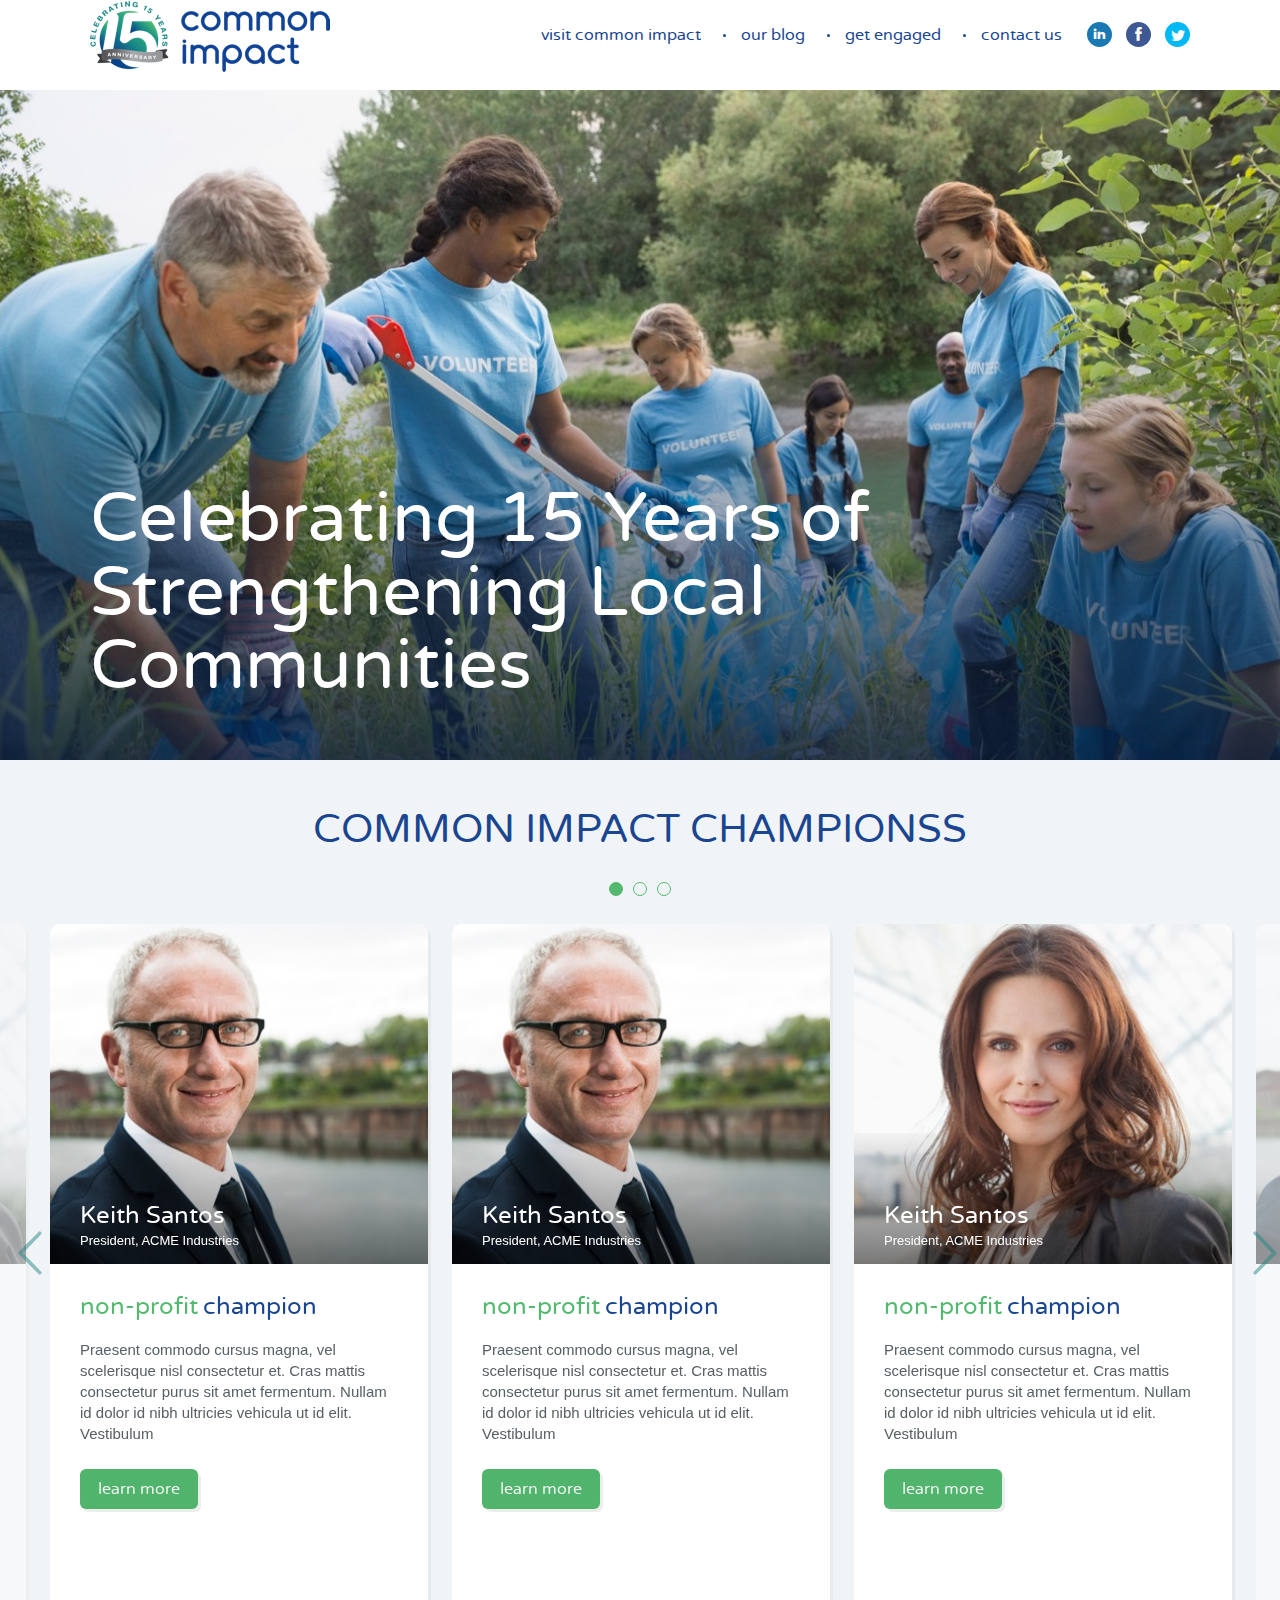
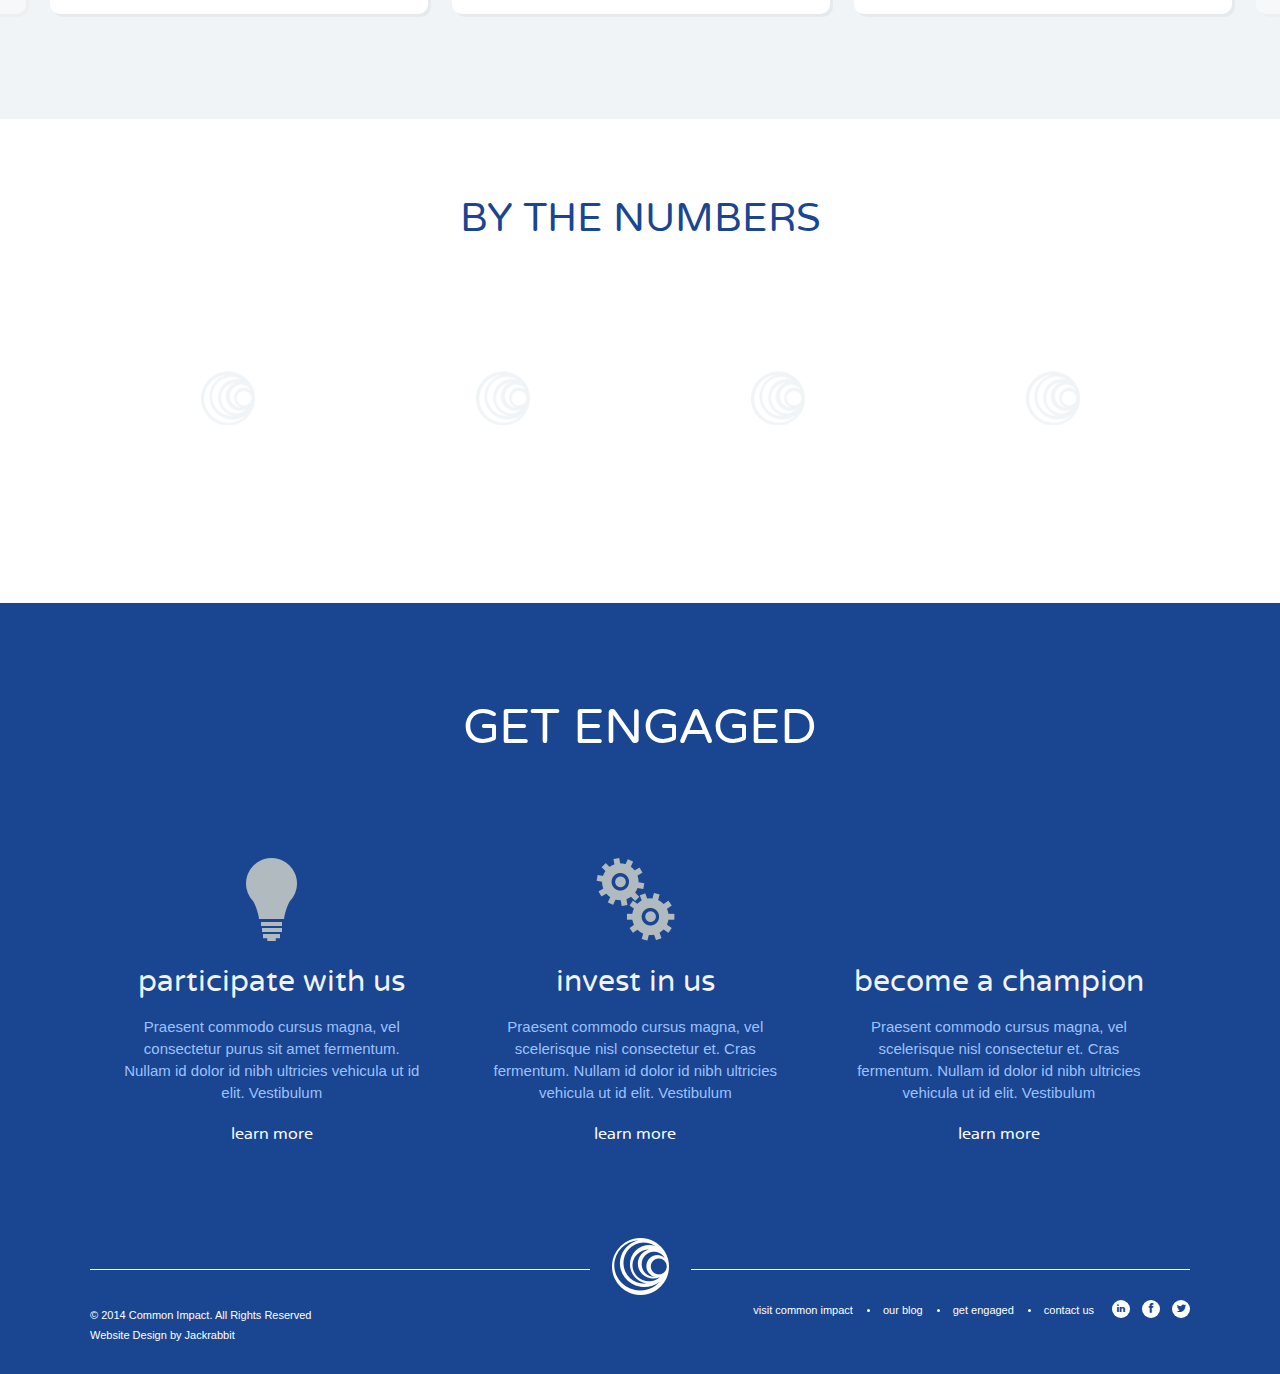
==== _front/index.html @ 27de495e "Home page Development" ====
<!DOCTYPE html>
<html lang="en">
<head>
    <meta charset="utf-8" />
    <meta name="MSSmartTagsPreventParsing" content="true" /><!--[if lte IE 9]><meta http-equiv="X-UA-Compatible" content="IE=Edge"/><![endif]-->
    <meta name="viewport" content="width=device-width, initial-scale=1, maximum-scale=1, user-scalable=no" />
    <title>Common Impact</title>
	<link type="text/css" rel="stylesheet" media="all" href="ui/css/style.css" />
    <link type="text/plain" rel="author" href="authors.txt" />
    <link type="image/x-icon" rel="shortcut icon" href="favicon.ico" />
    <script src="ui/js/modernizr.js"></script>
    <script src="ui/js/jquery.js" type="text/javascript"></script>
</head>
<body>
  
    <header id="header">
    	<div class="wrap clearfix">
        	<h1 id="logo" class="pull-left">
            	<a href="#">
                	<img src="ui/images/logo.png" width="240" height="71" alt="" />
                </a>
            </h1>
            
            <div class="header-right pull-right hidden-s">
            	<div class="clearfix inner-wrap">
                	<div class="header-social pull-right">
                    	<a href="#"><i class="social-linkedin"></i></a>
                        <a href="#"><i class="social-facebook"></i></a>
                        <a href="#"><i class="social-twitter"></i></a>
                    </div>
                	<nav id="main-nav" class="pull-right">
                    	<ul>
                        	<li><a href="#">visit common impact</a></li>
                            <li><a href="#">our blog</a></li>
                            <li><a href="#">get engaged</a></li>
                            <li><a href="#">contact us</a></li>
                        </ul>
                    </nav>
                </div>
            </div><!--header-right-->
        </div>
        
        <div id="toggle_menu_btn" class="visible-s"><span></span></div>
        
        <div id="mobile-menu-wrap">
        	<nav id="mobile-menu">
            	<ul>
                    <li><a href="#">visit common impact</a></li>
                    <li><a href="#">our blog</a></li>
                    <li><a href="#">get engaged</a></li>
                    <li><a href="#">contact us</a></li>
                </ul>
            </nav>
            
            <div class="header-social pull-right">
                <a href="#"><i class="social-linkedin"></i></a>
                <a href="#"><i class="social-facebook"></i></a>
                <a href="#"><i class="social-twitter"></i></a>
            </div>
        </div>
    </header>
	
    
    <div id="hm-banner">
    	<ul>
        	<li>
            	<div class="banner-bg" style="background-image:url(ui/images/banner.jpg)"></div>
                <div class="banner-text">
                	<div class="wrap">
                    	<h2>Celebrating 15 Years of Strengthening Local Communities</h2>
                    </div>
                </div>
            </li>
        </ul>
    </div>


	<section id="champions-wrap" class="hm-module">
    	<h3>COMMON IMPACT CHAMPIONSs</h3>
    	<ul id="champions">
        	<li>
            	<div class="flip-container">
                    <div class="flipper">
                        <div class="front">                        
                            <div class="photo" style="background-image:url(ui/images/champion-1.jpg)">
                            	<div class="info">
                                	<h5>Keith Santos</h5>
                                    <span>President, ACME Industries</span>
                                </div> <!--info-->
                             </div> 
                             
                            <div class="content-wrap">
                                <h5><span>non-profit</span>champion</h5>
                                <p>Praesent commodo cursus magna, vel scelerisque nisl consectetur et. Cras mattis consectetur purus sit amet fermentum. Nullam id dolor id nibh ultricies vehicula ut id elit. Vestibulum</p>
                                <a href="#" class="btn light-green-1 flip-btn">learn more</a>
                            </div>
                        </div>
                        
                        <div class="back">
                            <h4>Keith Santos</h4>
                            <p>Vivamus sagittis lacus vel augue laoreet rutrum faucibus dolor auctor. Aenean lacinia bibendum nulla sed consectetur. Vivamus sagittis lacus vel augue laoreet rutrum faucibus dolor auctor. Lorem ipsum dolor sit amet, consectetur adipiscing elit.</p>

<p>Cras justo odio, dapibus ac facilisis in, egestas eget quam. Duis mollis, est non commodo luctus, nisi erat porttitor ligula, eget lacinia odio sem nec elit. Aenean lacinia bibendum nulla sed consectetur. Aenean eu leo quam. Pellentesque ornare sem lacinia quam venenatis vestibulum. Vivamus sagittis lacus vel augue laoreet rutrum faucibus dolor auctor. Fusce dapibus, tellus ac cursus commodo, tortor mauris condimentum nibh, ut fermentum massa justo sit amet risus. Curabitur blandit tempus porttitor.</p>

							<a href="#" class="btn light-green-2 flip-btn">back</a>

                        </div>
                    </div>
                </div>
            </li>
            <li>
            	<div class="flip-container">
                    <div class="flipper">
                        <div class="front">                        
                            <div class="photo" style="background-image:url(ui/images/champion-2.jpg)">
                            	<div class="info">
                                	<h5>Keith Santos</h5>
                                    <span>President, ACME Industries</span>
                                </div> <!--info-->
                             </div> 
                             
                            <div class="content-wrap">
                                <h5><span>non-profit</span>champion</h5>
                                <p>Praesent commodo cursus magna, vel scelerisque nisl consectetur et. Cras mattis consectetur purus sit amet fermentum. Nullam id dolor id nibh ultricies vehicula ut id elit. Vestibulum</p>
                                <a href="#" class="btn light-green-1 flip-btn">learn more</a>
                            </div>
                        </div>
                        
                        <div class="back">
                            <h4>Keith Santos</h4>
                            <p>Vivamus sagittis lacus vel augue laoreet rutrum faucibus dolor auctor. Aenean lacinia bibendum nulla sed consectetur. Vivamus sagittis lacus vel augue laoreet rutrum faucibus dolor auctor. Lorem ipsum dolor sit amet, consectetur adipiscing elit.</p>

<p>Cras justo odio, dapibus ac facilisis in, egestas eget quam. Duis mollis, est non commodo luctus, nisi erat porttitor ligula, eget lacinia odio sem nec elit. Aenean lacinia bibendum nulla sed consectetur. Aenean eu leo quam. Pellentesque ornare sem lacinia quam venenatis vestibulum. Vivamus sagittis lacus vel augue laoreet rutrum faucibus dolor auctor. Fusce dapibus, tellus ac cursus commodo, tortor mauris condimentum nibh, ut fermentum massa justo sit amet risus. Curabitur blandit tempus porttitor.</p>

							<a href="#" class="btn light-green-2 flip-btn">back</a>

                        </div>
                    </div>
                </div>
            </li>
            <li>
            	<div class="flip-container">
                    <div class="flipper">
                        <div class="front">                        
                            <div class="photo" style="background-image:url(ui/images/champion-1.jpg)">
                            	<div class="info">
                                	<h5>Keith Santos</h5>
                                    <span>President, ACME Industries</span>
                                </div> <!--info-->
                             </div> 
                             
                            <div class="content-wrap">
                                <h5><span>non-profit</span>champion</h5>
                                <p>Praesent commodo cursus magna, vel scelerisque nisl consectetur et. Cras mattis consectetur purus sit amet fermentum. Nullam id dolor id nibh ultricies vehicula ut id elit. Vestibulum</p>
                                <a href="#" class="btn light-green-1 flip-btn">learn more</a>
                            </div>
                        </div>
                        
                        <div class="back">
                            <h4>Keith Santos</h4>
                            <p>Vivamus sagittis lacus vel augue laoreet rutrum faucibus dolor auctor. Aenean lacinia bibendum nulla sed consectetur. Vivamus sagittis lacus vel augue laoreet rutrum faucibus dolor auctor. Lorem ipsum dolor sit amet, consectetur adipiscing elit.</p>

<p>Cras justo odio, dapibus ac facilisis in, egestas eget quam. Duis mollis, est non commodo luctus, nisi erat porttitor ligula, eget lacinia odio sem nec elit. Aenean lacinia bibendum nulla sed consectetur. Aenean eu leo quam. Pellentesque ornare sem lacinia quam venenatis vestibulum. Vivamus sagittis lacus vel augue laoreet rutrum faucibus dolor auctor. Fusce dapibus, tellus ac cursus commodo, tortor mauris condimentum nibh, ut fermentum massa justo sit amet risus. Curabitur blandit tempus porttitor.</p>

							<a href="#" class="btn light-green-2 flip-btn">back</a>

                        </div>
                    </div>
                </div>
            </li>
            <li>
            	<div class="flip-container">
                    <div class="flipper">
                        <div class="front">                        
                            <div class="photo" style="background-image:url(ui/images/champion-2.jpg)">
                            	<div class="info">
                                	<h5>Keith Santos</h5>
                                    <span>President, ACME Industries</span>
                                </div> <!--info-->
                             </div> 
                             
                            <div class="content-wrap">
                                <h5><span>non-profit</span>champion</h5>
                                <p>Praesent commodo cursus magna, vel scelerisque nisl consectetur et. Cras mattis consectetur purus sit amet fermentum. Nullam id dolor id nibh ultricies vehicula ut id elit. Vestibulum</p>
                                <a href="#" class="btn light-green-1 flip-btn">learn more</a>
                            </div>
                        </div>
                        
                        <div class="back">
                            <h4>Keith Santos</h4>
                            <p>Vivamus sagittis lacus vel augue laoreet rutrum faucibus dolor auctor. Aenean lacinia bibendum nulla sed consectetur. Vivamus sagittis lacus vel augue laoreet rutrum faucibus dolor auctor. Lorem ipsum dolor sit amet, consectetur adipiscing elit.</p>

<p>Cras justo odio, dapibus ac facilisis in, egestas eget quam. Duis mollis, est non commodo luctus, nisi erat porttitor ligula, eget lacinia odio sem nec elit. Aenean lacinia bibendum nulla sed consectetur. Aenean eu leo quam. Pellentesque ornare sem lacinia quam venenatis vestibulum. Vivamus sagittis lacus vel augue laoreet rutrum faucibus dolor auctor. Fusce dapibus, tellus ac cursus commodo, tortor mauris condimentum nibh, ut fermentum massa justo sit amet risus. Curabitur blandit tempus porttitor.</p>

							<a href="#" class="btn light-green-2 flip-btn">back</a>

                        </div>
                    </div>
                </div>
            </li>
            
            <li>
            	<div class="flip-container">
                    <div class="flipper">
                        <div class="front">                        
                            <div class="photo" style="background-image:url(ui/images/champion-1.jpg)">
                            	<div class="info">
                                	<h5>Keith Santos</h5>
                                    <span>President, ACME Industries</span>
                                </div> <!--info-->
                             </div> 
                             
                            <div class="content-wrap">
                                <h5><span>non-profit</span>champion</h5>
                                <p>Praesent commodo cursus magna, vel scelerisque nisl consectetur et. Cras mattis consectetur purus sit amet fermentum. Nullam id dolor id nibh ultricies vehicula ut id elit. Vestibulum</p>
                                <a href="#" class="btn light-green-1 flip-btn">learn more</a>
                            </div>
                        </div>
                        
                        <div class="back">
                            <h4>Keith Santos</h4>
                            <p>Vivamus sagittis lacus vel augue laoreet rutrum faucibus dolor auctor. Aenean lacinia bibendum nulla sed consectetur. Vivamus sagittis lacus vel augue laoreet rutrum faucibus dolor auctor. Lorem ipsum dolor sit amet, consectetur adipiscing elit.</p>

<p>Cras justo odio, dapibus ac facilisis in, egestas eget quam. Duis mollis, est non commodo luctus, nisi erat porttitor ligula, eget lacinia odio sem nec elit. Aenean lacinia bibendum nulla sed consectetur. Aenean eu leo quam. Pellentesque ornare sem lacinia quam venenatis vestibulum. Vivamus sagittis lacus vel augue laoreet rutrum faucibus dolor auctor. Fusce dapibus, tellus ac cursus commodo, tortor mauris condimentum nibh, ut fermentum massa justo sit amet risus. Curabitur blandit tempus porttitor.</p>

							<a href="#" class="btn light-green-2 flip-btn">back</a>

                        </div>
                    </div>
                </div>
            </li>
        </ul>
    </section>
    
    
    <section id="numbers-wrapper" class="hm-module">
    	<h3>By the Numbers</h3>
        
        <div class="wrap">
        	<ul id="circle-numbers">              
                <li data-percent="100">
                	<div class="circle-border"></div>
                	<svg width="245" height="245">
					  <circle class="outer" cx="50%" cy="50%" r="120" transform="rotate(-90, 122, 122)"/>
					</svg>
                    
                    <div class="data-box">
                    	<div class="icon" style="background-image:url(ui/images/num-icon-1.jpg)"></div>
                        <h4>51k</h4>
                        <p>hours donated</p>
                    </div> 
                </li>
                
                <li data-percent="75">
                	<div class="circle-border"></div>
                	<svg width="245" height="245">
					  <circle class="outer" cx="50%" cy="50%" r="120" transform="rotate(-90, 122, 122)"/>
					</svg>
                    
                    <div class="data-box">
                    	<div class="icon" style="background-image:url(ui/images/num-icon-2.png)"></div>
                        <h4>350</h4>
                        <p>projects completed</p>
                    </div>
                </li>
                
                <li data-percent="50">
                	<div class="circle-border"></div>
                	<svg width="245" height="245">
					  <circle class="outer" cx="50%" cy="50%" r="120" transform="rotate(-90, 122, 122)"/>
					</svg> 
                    
                    <div class="data-box">
                    	<div class="icon" style="background-image:url(ui/images/num-icon-3.jpg)"></div>
                        <h4>8m</h4>
                        <p>dollars raised</p>
                    </div>
                </li>
                
                <li data-percent="25">
                	<div class="circle-border"></div>
                	<svg width="245" height="245">
					  <circle class="outer" cx="50%" cy="50%" r="120" transform="rotate(-90, 122, 122)"/>
					</svg> 
                    
                    <div class="data-box">
                    	<div class="icon" style="background-image:url(ui/images/num-icon-4.png)"></div>
                        <h4>1,100</h4>
                        <p>volunteers</p>
                    </div>
                </li>
            </ul>
        </div>
    </section><!--numbers-->
    
    
    <section id="engaged-wrapper" class="hm-module">
    	<h2>GET ENGAGED</h2>
    	<div class="wrap">     	
            <ul id="engaged-box">
            	<li>
                	<div class="icon">
                    	<img src="ui/images/ICON-1.png" width="51" height="83" alt="" />
                    </div>
                    <h4><a href="#">participate with us</a></h4>
                    <p>Praesent commodo cursus magna, vel consectetur purus sit amet fermentum. Nullam id dolor id nibh ultricies vehicula ut id elit. Vestibulum</p>
                    <a href="#" class="link white-link">learn more</a>
                </li>
                <li>
                	<div class="icon">
                    	<img src="ui/images/ICON-.png" width="79" height="83" alt="" />
                    </div>
                    <h4><a href="#">invest in us</a></h4>
                    <p>Praesent commodo cursus magna, vel scelerisque nisl consectetur et. Cras fermentum. Nullam id dolor id nibh ultricies vehicula ut id elit. Vestibulum</p>
                    <a href="#" class="link white-link">learn more</a>
                </li>
                <li>
                	<div class="icon">
                    	<img src="ui/images/ICON-3.png" width="103" height="80" alt="" />
                    </div>
                    <h4><a href="#">become a champion</a></h4>
                    <p>Praesent commodo cursus magna, vel scelerisque nisl consectetur et. Cras fermentum. Nullam id dolor id nibh ultricies vehicula ut id elit. Vestibulum</p>
                    <a href="#" class="link white-link">learn more</a>
                </li>
            </ul>
        </div>
    </section>
    
    
    <footer id="footer">
    	<div class="wrap">
        	<div class="f-logo">
            	<h2>
                	<a href="#"><img src="ui/images/f-logo.png" width="57" height="57" alt="" /></a>
                </h2>
            </div><!--f-logo-->
            
            <div class="clearfix f-row-two">
            	<div class="f-nav-wrap pull-right">
                	<nav class="f-main-menu pull-left hidden-s">
                    	<ul>
                        	<li><a href="#">visit common impact</a></li>
                            <li><a href="#">our blog</a></li>
                            <li><a href="#">get engaged</a></li>
                            <li><a href="#">contact us</a></li>
                        </ul>
                    </nav>
                    
                    <div class="f-social pull-left">
                    	<a href="#"><i class="social-linkedin"></i></a>
                        <a href="#"><i class="social-facebook"></i></a>
                        <a href="#"><i class="social-twitter"></i></a>
                    </div>
                </div><!--right-->
                
            	<div class="pull-left f-right">
                	<div class="box">
                    	<p>&copy; 2014 Common Impact. All Rights Reserved</p>
                    </div>
                    <div class="box">
                    	<span class="jackrabbit"><a href="http://www.jumpingjackrabbit.com" title="Website Design by Jackrabbit" target="_blank">Website Design</a> by <a href="http://www.jumpingjackrabbit.com" title="Website Design by Jackrabbit" target="_blank">Jackrabbit</a></span>
                    </div>
                </div>
            </div>
        </div>
    </footer>
    
        
        
    <script src="ui/js/jquery.plugins.js" type="text/javascript"></script>
    <script src="ui/js/jquery.init.js" type="text/javascript"></script>    
</body>
</html>
---- _front/ui/css/style.css ----
@charset "UTF-8";
/* ========================================================================= */
/* !RESETS AND DEFAULTS */
/* ========================================================================= */
html, body, div, object, iframe, h1, h2, h3, h4, h5, h6, p, blockquote, pre, abbr, address, cite, code, del, dfn, img, ins, kbd, q, samp, var, hr, acronym, dl, dt, dd, ol, ul, li, pre, fieldset, form, label, legend, table, caption, tbody, tfoot, thead, tr, th, td, article, aside, canvas, details, figcaption, figure, footer, header, hgroup, menu, nav, section, summary, time, mark, audio, video { border: 0; outline: 0; font-style: normal; font-weight: 400; font-size: 100%; vertical-align: baseline; margin: 0; padding: 0; -webkit-text-size-adjust: 100%; }

em, strong, b, i, a, span, sub, sup, small { border: 0; outline: 0; font-size: 100%; vertical-align: baseline; margin: 0; padding: 0; }

a:focus { outline: 0; }

:focus, :active { outline: none; outline: 0; }

::-moz-focus-inner { outline: none; }

article, aside, details, figcaption, figure, footer, header, hgroup, menu, nav, section { display: block; }

li { list-style: none; }

a { text-decoration: none; }

blockquote:before, blockquote:after, q:before, q:after { content: ""; }

table { border-collapse: collapse; border-spacing: 0; }

hr { display: block; height: 1px; border-top: 1px solid #000; color: #000; }

input, select { vertical-align: middle; }

sub { vertical-align: sub; font-size: smaller; line-height: 0px; }

sup { vertical-align: super; font-size: smaller; line-height: 0px; }

input, button, textarea, select, label, img { display: inline-block; }

input, button, textarea, select, optgroup, option { font-family: inherit; font-size: inherit; font-style: inherit; font-weight: inherit; }

input, button, textarea, select { -webkit-appearance: none; }

textarea { resize: none; }

button, a span { cursor: pointer; }

button { border: 0; text-align: center; }

button::-moz-focus-inner { padding: 0; border: 0; }

table { table-layout: fixed; }

a[href^=tel] { color: inherit; }

#no_ie6 { width: 100%; height: 40px; overflow: hidden; border-bottom: 2px solid #000; }

/* != FONT SMOOTHING */
body, input, button, textarea { -webkit-font-smoothing: antialiased; -moz-osx-font-smoothing: grayscale; }

/* * { box-sizing: border-box;} */
/* != .clearfix - CLEAR ELEMENTS */
.clear { clear: both; }

.clearfix:after { visibility: hidden; display: block; font-size: 0; content: " "; clear: both; height: 0; }

.clearfix { display: inline-table; }

* html .clearfix { height: 1%; }

/* Hides from IE-mac \*/
.clearfix { display: block; }

/* Hides from IE-mac \*/
* html .clearfix { zoom: 1; }

/* IE6 */
*:first-child + html .clearfix { zoom: 1; }

/* IE7 */
/* != .wordwrap - CONTINUE LONG URLS/WORDS ON NEXT LINE */
.wordwrap { white-space: pre; white-space: pre-wrap; white-space: pre-line; white-space: -pre-wrap; white-space: -o-pre-wrap; white-space: -moz-pre-wrap; word-wrap: break-word; }

/* ========================================================================= */
/* !FONTS (@fontface generated with FontSpring Syntax formatting */
/* ========================================================================= */
@font-face { font-family: "jack-social"; src: url("../fonts/JackSocial/jack-social.eot"); src: url("../fonts/JackSocial/jack-social.eot?#iefix") format("embedded-opentype"), url("../fonts/JackSocial/jack-social.ttf") format("truetype"), url("../fonts/JackSocial/jack-social.woff") format("woff"), url("../fonts/JackSocial/jack-social.svg#jack-social") format("svg"); font-weight: normal; font-style: normal; }
@font-face { font-family: 'varela_roundregular'; src: url("../fonts/varelaround/varelaround-regular-webfont.eot"); src: url("../fonts/varelaround/varelaround-regular-webfont.eot?#iefix") format("embedded-opentype"), url("../fonts/varelaround/varelaround-regular-webfont.woff2") format("woff2"), url("../fonts/varelaround/varelaround-regular-webfont.woff") format("woff"), url("../fonts/varelaround/varelaround-regular-webfont.ttf") format("truetype"), url("../fonts/varelaround/varelaround-regular-webfont.svg#varela_roundregular") format("svg"); font-weight: 400; font-style: normal; }
/* ========================================================================= */
/* !SASS VARIABLES & MIXINS */
/* ========================================================================= */
/* ========================================================================= */
/* !STYLES */
/* ========================================================================= */
html, body { font-family: "varela_roundregular", sans-serif; }

/* != SELECTION STYLES (Leaving these blank will show no indication of text selection) ===== */
::selection { background: #194591; color: #fff; }

::-moz-selection { background: #194591; color: #fff; }

::-webkit-selection { background: #194591; color: #fff; }

/* != ICON FONT DECLARATION ===== */
[data-icon]:before { font-family: "jack-social"; content: attr(data-icon); font-style: normal; font-weight: normal; font-variant: normal; text-transform: none !important; speak: none; display: inline-block; text-decoration: none; width: 1em; line-height: 1em; -webkit-font-smoothing: antialiased; -moz-osx-font-smoothing: grayscale; }

[class^="social-"]:before, [class*=" social-"]:before { font-family: "jack-social"; font-style: normal; font-weight: normal; font-variant: normal; text-transform: none !important; speak: none; display: inline-block; text-decoration: none; width: 1em; line-height: 1em; -webkit-font-smoothing: antialiased; -moz-osx-font-smoothing: grayscale; }

.social-email:before { content: "a"; }

.social-email-round:before { content: "A"; }

.social-facebook:before { content: "f"; }

.social-facebook-round:before { content: "F"; }

.social-flickr:before { content: "c"; }

.social-flickr-round:before { content: "C"; }

.social-googleplus:before { content: "g"; }

.social-googleplus-round:before { content: "G"; }

.social-instagram:before { content: "i"; }

.social-instagram-round:before { content: "I"; }

.social-linkedin:before { content: "l"; }

.social-linkedin-round:before { content: "L"; }

.social-pinterest:before { content: "p"; }

.social-pinterest-round:before { content: "P"; }

.social-rss:before { content: "r"; }

.social-rss-round:before { content: "R"; }

.social-sharethis:before { content: "s"; }

.social-sharethis-round:before { content: "S"; }

.social-twitter:before { content: "t"; }

.social-twitter-round:before { content: "T"; }

.social-vimeo:before { content: "v"; }

.social-vimeo-round:before { content: "V"; }

.social-yelp:before { content: "x"; }

.social-yelp-round:before { content: "X"; }

.social-youtube:before { content: "y"; }

.social-youtube-round:before { content: "Y"; }

.social-youtube2:before { content: "u"; }

.social-youtube2-round:before { content: "U"; }

@font-face { font-family: "common-impact"; src: url("../fonts/common-impact/common-impact.eot"); src: url("../fonts/common-impact/common-impact.eot?#iefix") format("embedded-opentype"), url("../fonts/common-impact/common-impact.woff") format("woff"), url("../fonts/common-impact/common-impact.ttf") format("truetype"), url("../fonts/common-impact/common-impact.svg#common-impact") format("svg"); font-weight: normal; font-style: normal; }
[data-icon]:before { font-family: "common-impact" !important; content: attr(data-icon); font-style: normal !important; font-weight: normal !important; font-variant: normal !important; text-transform: none !important; speak: none; line-height: 1; -webkit-font-smoothing: antialiased; -moz-osx-font-smoothing: grayscale; }

[class^="ci-"]:before, [class*=" ci-"]:before { font-family: "common-impact" !important; font-style: normal !important; font-weight: normal !important; font-variant: normal !important; text-transform: none !important; speak: none; line-height: 1; -webkit-font-smoothing: antialiased; -moz-osx-font-smoothing: grayscale; }

.ci-arrow-left:before { content: "e"; }

.ci-arrow-right:before { content: "f"; }

.ci-arrow-up:before { content: "g"; }

.ci-arrow-down:before { content: "h"; }

/* != DEFAULT WORDPRESS STYLES = USE AS NEEDED = .wp-caption = .wp-caption-dd = .wpGallery = .shutter = .shutterset ==== */
.aligncenter { display: block; margin: 25px auto; }

.alignleft { float: left; margin: 0 25px 25px 0; }

.alignright { float: right; margin: 0 0 25px 25px; }

.alignnone { display: inline-block; }

/* != LAYOUT STYLES ===== */
.content-main ul li { position: relative; padding-left: 10px; }

.content-main ul li:before { content: 'ΓÇó'; position: absolute; left: 0; }

.content-main ol { counter-reset: li; }

.content-main ol li { position: relative; padding-left: 20px; }

.content-main ol li:before { content: counter(li) ". "; counter-increment: li; position: absolute; left: 0; }

.wrap { width: 1140px; -webkit-box-sizing: border-box; -moz-box-sizing: border-box; box-sizing: border-box; margin: 0 auto; max-width: 100%; padding: 0 20px; }

.pull-left { float: left; }

.pull-right { float: right; }

.visible-s, .visible-xs { display: none !important; }

.hidden-s { display: block; }

.dropdwn-btn { display: none; }

.btn { -moz-border-radius: 6px; -webkit-border-radius: 6px; border-radius: 6px; box-shadow: 3px 3px 0 rgba(0, 0, 0, 0.07); -webkit-box-shadow: 3px 3px 0 rgba(0, 0, 0, 0.07); -moz-box-shadow: 3px 3px 0 rgba(0, 0, 0, 0.07); color: #f2f2f2; font-size: 16px; font-weight: 400; line-height: 16px; padding: 12px 18px; display: inline-block; }
.btn.light-green-1 { background-color: #50b46c; }
.btn.light-green-1:hover { background-color: #258584; }
.btn.light-green-2 { background-color: #50b46c; }
.btn.light-green-2:hover { background-color: #fff; color: #52b96f; }

.link { font-size: 16px; font-weight: 400; line-height: 16px; display: inline-block; }
.link.white-link { color: #fff; }
.link.white-link:hover { color: #52b96f; }

a { -webkit-transition: all 0.1s ease-in-out; -moz-transition: all 0.1s ease-in-out; transition: all 0.1s ease-in-out; }

/* != PLACEHOLDER ATTRIBUTE STYLES = input or textarea - placeholder="whatever" ===== */
/* ::-webkit-input-placeholder { color:     #3b3b3b; opacity: 1; filter: alpha(opacity=100); } :-moz-placeholder { color:     #3b3b3b; opacity: 1; filter: alpha(opacity=100); } ::-moz-placeholder { color:     #3b3b3b; opacity: 1; filter: alpha(opacity=100); } :-ms-input-placeholder { color:     #3b3b3b; opacity: 1; filter: alpha(opacity=100); }
*/
form ul { margin: 0; }
form ul li { background: none; list-style: none; }
form ul li div { display: inline-block; vertical-align: top; }

input[type=submit], button { display: inline-block; cursor: pointer; }

#header { height: 90px; background: #fff; width: 100%; }
#header .header-social { margin-left: 15px; margin-top: 22px; }
#header .header-social a { margin-left: 10px; }
#header .header-social a i { display: inline-block; -moz-border-radius: 25px; -webkit-border-radius: 25px; border-radius: 25px; width: 25px; height: 25px; color: #fff; font-size: 23px; text-align: center; line-height: 25px; -webkit-transition: all 0.1s ease-in-out; -moz-transition: all 0.1s ease-in-out; transition: all 0.1s ease-in-out; }
#header .header-social a i:before { position: relative; }
#header .header-social a i.social-linkedin { background-color: #1a78b2; }
#header .header-social a i.social-facebook { background-color: #3d5893; }
#header .header-social a i.social-twitter { background-color: #00b8f3; }
#header .header-social a i.social-twitter:before { top: 1px; }
#header .header-social a i:hover { background-color: #258584; }

#logo { display: inline-block; line-height: 90px; }
#logo a { display: block; height: 90px; display: inline-block; vertical-align: middle; }
#logo a img { max-width: 100%; max-height: 100%; width: auto; height: auto; display: inline-block; }

#main-nav { display: inline-block; margin-top: 25px; }
#main-nav > ul > li { float: left; display: inline-block; position: relative; padding-left: 40px; }
#main-nav > ul > li:before { -moz-border-radius: 3px; -webkit-border-radius: 3px; border-radius: 3px; width: 3px; height: 3px; background: #194591; content: ''; position: absolute; left: 22px; top: 9px; }
#main-nav > ul > li:first-child { padding-left: 0; }
#main-nav > ul > li:first-child:before { display: none; }
#main-nav > ul > li a { font-size: 16px; color: #194591; line-height: 16px; }
#main-nav > ul > li a:hover { color: #258584; }
#main-nav > ul > li ul { display: none; position: absolute; top: 100%; z-index: 999; }
#main-nav > ul > li ul li { display: block; }
#main-nav > ul > li:hover > a { /*background:#000;
color: #fff;*/ }
#main-nav > ul > li:hover ul { display: block; }

#hm-banner { height: auto; width: 100%; }
#hm-banner ul { width: 100%; height: auto; }
#hm-banner ul li { display: block; width: 100%; height: 100%; position: relative; }
#hm-banner .banner-bg { height: 670px; position: relative; background-repeat: no-repeat; background-position: 50% 50%; -webkit-background-size: cover; -moz-background-size: cover; -o-background-size: cover; background-size: cover; background-position: center bottom; }
#hm-banner .banner-text { position: absolute; width: 100%; display: inline-block; left: 0; bottom: 56px; }
#hm-banner h2 { max-width: 786px; color: #fff; font-size: 70px; font-weight: 400; line-height: 73.5999984741211px; }

.hm-module h2 { font-size: 49px; font-weight: 400; color: #fff; padding: 0 20px; text-transform: uppercase; text-align: center; }
.hm-module h3 { color: #194591; font-size: 40px; font-weight: 400; display: block; text-align: center; text-transform: uppercase; padding: 0 20px; }

#champions-wrap { padding: 45px 0 85px; background-color: #f1f4f6; }

.flip-container { perspective: 1000; transform-style: preserve-3d; }
.flip-container.active .front { transform: rotateY(180deg); }
.flip-container.active .back { transform: rotateY(0deg); }
.flip-container .front, .flip-container .back { backface-visibility: hidden; transition: 0.6s; transform-style: preserve-3d; box-shadow: 3px 3px 0 rgba(0, 0, 0, 0.04); -webkit-box-shadow: 3px 3px 0 rgba(0, 0, 0, 0.04); -moz-box-shadow: 3px 3px 0 rgba(0, 0, 0, 0.04); overflow: hidden; position: absolute; top: 0; left: 0; }
.flip-container .front { z-index: 2; transform: rotateY(0deg); background: #fff; }
.flip-container .front .photo { position: relative; width: 100%; height: 340px; background-repeat: no-repeat; background-position: 50% 50%; -webkit-background-size: cover; -moz-background-size: cover; -o-background-size: cover; background-size: cover; margin-bottom: 28px; }
.flip-container .front .photo:before { position: absolute; width: 100%; height: 100%; content: ''; left: 0; bottom: 0; background: url(../images/photo-shadow.png) left bottom repeat-x; z-index: 2; }
.flip-container .front .photo .info { position: absolute; left: 30px; bottom: 14px; display: inline-block; z-index: 4; }
.flip-container .front .photo h5 { color: #fff; }
.flip-container .front .photo span { color: #fff; font-family: Helvetica, sans-serif; font-size: 13px; font-weight: 400; line-height: 16px; }
.flip-container .front h5 { font-size: 24px; line-height: 29px; }
.flip-container .front .content-wrap { padding: 0 30px; }
.flip-container .front .content-wrap h5 { color: #194591; margin-bottom: 18px; }
.flip-container .front .content-wrap h5 span { color: #52b96f; display: inline-block; margin-right: 5px; }
.flip-container .front .content-wrap p { color: #586065; font-family: Helvetica, sans-serif; font-size: 15px; font-weight: 300; line-height: 21px; margin-bottom: 25px; }
.flip-container .back { transform: rotateY(-180deg); background-color: #258584; padding: 33px; text-align: left; }
.flip-container .back h4 { font-size: 24px; font-weight: 400; margin-bottom: 25px; color: #fff; }
.flip-container .back p { color: #c8fefe; font-family: Helvetica, sans-serif; font-size: 14px; font-weight: 300; line-height: 22px; margin-bottom: 20px; }

.flip-container { height: 600px; }
.flip-container .front, .flip-container .back { -moz-border-radius: 10px; -webkit-border-radius: 10px; border-radius: 10px; width: 100%; height: 591px; -webkit-box-sizing: border-box; -moz-box-sizing: border-box; box-sizing: border-box; }

.flipper { transition: 0.6s; transform-style: preserve-3d; position: relative; }

#champions { margin-top: 20px; padding: 50px 0 10px; width: 100%; overflow: hidden; /* the parent */ }
#champions .slick-slide { margin: 0 12px; opacity: 0.4; }
#champions .slick-list { margin: 0 -12px; }
#champions .slick-active { opacity: 1; }

#numbers-wrapper { padding: 75px 0; overflow: hidden; }

#circle-numbers { font-size: 0; display: inline-block; width: 100%; margin-top: 30px; }
#circle-numbers li.slick-slide { width: 25%; font-size: 12px; display: inline-block; -webkit-box-sizing: border-box; -moz-box-sizing: border-box; box-sizing: border-box; position: relative; height: 250px; text-align: center; }
#circle-numbers .circle-border { width: 60px; height: 60px; background-color: white; -moz-border-radius: 60px; -webkit-border-radius: 60px; border-radius: 60px; margin-left: -30px; border: 3px solid rgba(241, 244, 246, 0); top: 50%; margin-top: -30px; -webkit-box-sizing: border-box; -moz-box-sizing: border-box; box-sizing: border-box; position: absolute; left: 50%; z-index: 1; opacity: 1; -webkit-transition: all 0.9s ease-in-out; -moz-transition: all 0.9s ease-in-out; transition: all 0.9s ease-in-out; }
#circle-numbers .circle-border:before { position: absolute; width: 100%; height: 100%; top: 0; left: 0; content: ''; opacity: 1; background: url(../images/circle-small-logo.png) center center no-repeat; background-size: 100% auto; -webkit-transition: all 0.9s ease-in-out; -moz-transition: all 0.9s ease-in-out; transition: all 0.9s ease-in-out; }
#circle-numbers li.active .circle-border { width: 242px; height: 242px; background-color: white; -moz-border-radius: 121px; -webkit-border-radius: 121px; border-radius: 121px; margin-left: -121px; border: 3px solid #f1f4f6; top: 0; margin-top: 0; }
#circle-numbers li.active .circle-border:before { opacity: 0; }
#circle-numbers svg { left: 50%; margin-left: -123px; position: absolute; top: 0; z-index: 3; visibility: hidden; -webkit-transition: all 0.1s ease-in-out; -moz-transition: all 0.1s ease-in-out; transition: all 0.1s ease-in-out; }
#circle-numbers .outer { fill: transparent; stroke: #52b96f; stroke-width: 3; stroke-dasharray: 754; stroke-dashoffset: 754; transition: stroke-dashoffset 1.5s; }
#circle-numbers li.show-line svg { visibility: visible; }
#circle-numbers li.show-line[data-percent='100'] .outer { stroke-dashoffset: 0; }
#circle-numbers li.show-line[data-percent='75'] .outer { stroke-dashoffset: 188.5; }
#circle-numbers li.show-line[data-percent='50'] .outer { stroke-dashoffset: 377; }
#circle-numbers li.show-line[data-percent='25'] .outer { stroke-dashoffset: 565.5; }
#circle-numbers li.show-line[data-percent='0'] .outer { stroke-dashoffset: 754; }
#circle-numbers .data-box { width: 242px; height: 242px; -moz-border-radius: 121px; -webkit-border-radius: 121px; border-radius: 121px; position: absolute; top: 0; left: 50%; margin-left: -121px; z-index: 5; text-align: center; -webkit-box-sizing: border-box; -moz-box-sizing: border-box; box-sizing: border-box; padding: 0 40px; visibility: hidden; }
#circle-numbers .icon { width: 100%; height: 42px; background-size: auto auto; background-position: center center; background-repeat: no-repeat; margin-top: 55px; margin-bottom: 12px; display: inline-block; -webkit-transition: opacity 1s ease-in-out; -moz-transition: opacity 1s ease-in-out; transition: opacity 1s ease-in-out; opacity: 0; }
#circle-numbers h4 { color: #52b96f; font-size: 40px; font-weight: 400; line-height: 38px; margin-bottom: 10px; opacity: 0; -webkit-transition: opacity 1.6s ease-in-out; -moz-transition: opacity 1.6s ease-in-out; transition: opacity 1.6s ease-in-out; }
#circle-numbers p { color: #b1babf; font-size: 18px; font-weight: 400; line-height: 22px; opacity: 0; -webkit-transition: opacity 1.8s ease-in-out; -moz-transition: opacity 1.8s ease-in-out; transition: opacity 1.8s ease-in-out; }
#circle-numbers li.show-content .data-box { visibility: visible; }
#circle-numbers li.show-content .icon, #circle-numbers li.show-content h4, #circle-numbers li.show-content p { opacity: 1; }

#engaged-wrapper { padding: 95px 0; background-color: #194591; }

#engaged-box { display: inline-block; width: 100%; margin-top: 100px; font-size: 0; }
#engaged-box li { display: inline-block; width: 33.05%; font-size: 12px; vertical-align: top; padding: 0 30px; -webkit-box-sizing: border-box; -moz-box-sizing: border-box; box-sizing: border-box; text-align: center; }
#engaged-box .icon { width: 100%; height: 105px; text-align: center; line-height: 105px; }
#engaged-box .icon img { vertical-align: top; display: inline-block; max-height: 100%; max-width: 100%; height: auto; width: auto; }
#engaged-box h4 { font-size: 30px; font-weight: 400; line-height: 37px; margin-bottom: 16px; display: block; }
#engaged-box h4 a { color: #f2f2f2; }
#engaged-box h4 a:hover { color: #52b96f; }
#engaged-box p { color: #9dc1ff; font-family: Helvetica, sans-serif; font-size: 15px; font-weight: 300; line-height: 22px; margin-bottom: 22px; }

#footer { background-color: #194591; padding: 0 0 30px; }
#footer .f-logo { overflow: hidden; position: relative; text-align: center; margin-bottom: 4px; }
#footer .f-logo:before { position: absolute; content: ''; width: 100%; height: 1px; left: 0; top: 50%; z-index: 2; background: #fff; }
#footer .f-logo h2 { display: inline-block; z-index: 4; position: relative; padding: 0 22px; background-color: #194591; }
#footer .f-logo h2 a { display: block; }
#footer .f-logo h2 a img { width: auto; height: auto; max-width: 100%; max-height: 100%; }
#footer .f-right p, #footer .f-right span, #footer .f-right a { color: #fff; font-family: Helvetica, sans-serif; font-size: 11px; font-weight: 300; line-height: 11px; display: inline-block; }
#footer .f-right a:hover { color: #52b96f; }
#footer .f-main-menu ul { font-size: 0; }
#footer .f-main-menu ul li { display: inline-block; position: relative; padding-left: 30px; }
#footer .f-main-menu ul li:before { -moz-border-radius: 3px; -webkit-border-radius: 3px; border-radius: 3px; width: 3px; height: 3px; background: #fff; content: ''; position: absolute; left: 14px; top: 5px; }
#footer .f-main-menu ul li:first-child { padding-left: 0; }
#footer .f-main-menu ul li:first-child:before { display: none; }
#footer .f-main-menu ul li a { font-family: Helvetica, sans-serif; font-size: 11px; font-weight: 300; line-height: 13px; color: #fff; }
#footer .f-main-menu ul li a:hover { color: #52b96f; }
#footer .f-social { position: relative; display: inline-block; top: -4px; margin-left: 10px; }
#footer .f-social a { display: inline-block; -moz-border-radius: 18px; -webkit-border-radius: 18px; border-radius: 18px; width: 18px; height: 18px; background: #fff; margin-left: 8px; color: #194591; text-align: center; line-height: 18px; }
#footer .f-social a:hover { background-color: #52b96f; }
#footer .f-social a i { font-size: 16px; }

/* Slider */
.slick-slider { position: relative; display: block; box-sizing: border-box; -moz-box-sizing: border-box; -webkit-touch-callout: none; -webkit-user-select: none; -khtml-user-select: none; -moz-user-select: none; -ms-user-select: none; user-select: none; -ms-touch-action: pan-y; touch-action: pan-y; -webkit-tap-highlight-color: transparent; }

.slick-list { position: relative; overflow: hidden; display: block; margin: 0; padding: 0; }
.slick-list:focus { outline: none; }
.slick-list.dragging { cursor: pointer; cursor: hand; }

.slick-slider .slick-track, .slick-slider .slick-list { -webkit-transform: translate3d(0, 0, 0); -moz-transform: translate3d(0, 0, 0); -ms-transform: translate3d(0, 0, 0); -o-transform: translate3d(0, 0, 0); transform: translate3d(0, 0, 0); }

.slick-track { position: relative; left: 0; top: 0; display: block; }
.slick-track:before, .slick-track:after { content: ""; display: table; }
.slick-track:after { clear: both; }
.slick-loading .slick-track { visibility: hidden; }

.slick-slide { float: left; height: 100%; min-height: 1px; display: none; }
[dir="rtl"] .slick-slide { float: right; }
.slick-slide img { display: block; }
.slick-slide.slick-loading img { display: none; }
.slick-slide.dragging img { pointer-events: none; }
.slick-initialized .slick-slide { display: block; }
.slick-loading .slick-slide { visibility: hidden; }
.slick-vertical .slick-slide { display: block; height: auto; border: 1px solid transparent; }

.slick-dots { position: absolute; top: 0; list-style: none; display: block; text-align: center; padding: 0; width: 100%; }
.slick-dots li { position: relative; display: inline-block; margin: 0 5px; padding: 0; cursor: pointer; }
.slick-dots li button { border: 0; background: transparent; display: block; height: 14px; width: 14px; -moz-border-radius: 14px; -webkit-border-radius: 14px; border-radius: 14px; outline: none; line-height: 0px; font-size: 0px; color: transparent; cursor: pointer; border: 1px solid #52b96f; -webkit-box-sizing: border-box; -moz-box-sizing: border-box; box-sizing: border-box; }
.slick-dots li button:hover { outline: none; background-color: #258584; border: 1px solid #258584; }
.slick-dots li.slick-active button { background-color: #52b96f; border: 1px solid #52b96f; }

/* Arrows */
.slick-prev, .slick-next { position: absolute; display: block; width: 35px; height: 65px; line-height: 65px; font-size: 0px; cursor: pointer; background: transparent; color: transparent; top: 50%; margin-top: -32px; padding: 0; border: none; outline: none; opacity: 0.5; }
.slick-prev:hover, .slick-next:hover { opacity: 1; }

.slick-prev:before, .slick-next:before { font-size: 50px; font-family: "common-impact"; color: #258584; }

.slick-prev { left: 5px; }
.slick-prev:before { content: 'e'; }

.slick-next { right: 5px; }
.slick-next:before { content: 'f'; }

/* ========================================================================= */
/* !MEDIA QUERIES */
/* ========================================================================= */
@media screen and (max-width: 1280px) { .flip-container { height: 700px; }
  .flip-container .front, .flip-container .back { height: 690px; } }
/*1280*/
@media screen and (max-width: 1100px) { #circle-numbers { padding-top: 50px; }
  #circle-numbers .slick-prev { left: -30px; margin-top: 0; }
  #circle-numbers .slick-next { right: -17px; margin-top: 0; } }
/*1100*/
@media screen and (max-width: 980px) { #header .header-social { margin-top: 14px; text-align: right; float: none; clear: both; margin-left: 0; }
  #logo a { height: 55px; }
  #main-nav { margin-top: 10px; float: none; clear: both; }
  #hm-banner .banner-bg { height: 550px; }
  #hm-banner h2 { font-size: 58px; line-height: 64.6px; } }
/*980*/
@media screen and (max-width: 768px) { .hidden-s { display: none; }
  .visible-s { display: block !important; }
  #header { height: 60px; position: relative; }
  #logo { line-height: 60px; }
  #logo a { height: 50px; }
  #toggle_menu_btn { width: 50px; height: 52px; position: absolute; top: 4px; right: 5px; cursor: pointer; overflow: hidden; text-align: center; line-height: 52px; color: #fff; -webkit-transition: all 0.25s ease-in-out; -moz-transition: all 0.25s ease-in-out; transition: all 0.25s ease-in-out; }
  #toggle_menu_btn span { cursor: pointer; border-radius: 5px; height: 3px; width: 25px; background: #194591; position: absolute; display: block; content: ''; top: 50%; margin-top: -2px; left: 50%; margin-left: -13px; }
  #toggle_menu_btn span:before, #toggle_menu_btn span:after { cursor: pointer; border-radius: 5px; height: 3px; width: 25px; background: #194591; position: absolute; display: block; content: ''; }
  #toggle_menu_btn span:before { top: -8px; }
  #toggle_menu_btn span:after { bottom: -8px; }
  #toggle_menu_btn span:before, #toggle_menu_btn span:after { -webkit-transition: all .2s ease-in-out; -moz-transition: all .2s ease-in-out; transition: all .2s ease-in-out; }
  #toggle_menu_btn:hover span, #toggle_menu_btn.active span { background-color: #50b46c; }
  #toggle_menu_btn:hover span:before, #toggle_menu_btn:hover span:after, #toggle_menu_btn.active span:before, #toggle_menu_btn.active span:after { background-color: #50b46c; }
  #toggle_menu_btn.active span { background-color: transparent; }
  #toggle_menu_btn.active span:before, #toggle_menu_btn.active span:after { top: 0; -webkit-transition: all .2s ease-in-out; -moz-transition: all .2s ease-in-out; transition: all .2s ease-in-out; }
  #toggle_menu_btn.active span:before { -webkit-transform: rotate(45deg); -moz-transform: rotate(45deg); -ms-transform: rotate(45deg); -o-transform: rotate(45deg); transform: rotate(45deg); }
  #toggle_menu_btn.active span:after { -webkit-transform: translateY(-8px) rotate(-45deg); -moz-transform: translateY(-8px) rotate(-45deg); -ms-transform: translateY(-8px) rotate(-45deg); -o-transform: translateY(-8px) rotate(-45deg); transform: translateY(-8px) rotate(-45deg); top: 8px; }
  #mobile-menu-wrap { display: none; width: 100%; background: rgba(255, 255, 255, 0.8); position: absolute; top: 100%; right: 0; z-index: 9999; padding-bottom: 20px; box-shadow: 0 3px 3px 0px rgba(0, 0, 0, 0.4); -moz-box-shadow: 0 3px 3px 0px rgba(0, 0, 0, 0.4); -webkit-box-shadow: 0 3px 3px 0px rgba(0, 0, 0, 0.4); }
  #mobile-menu ul { padding: 10px 0; }
  #mobile-menu ul li { display: block; }
  #mobile-menu ul li a { font-size: 16px; font-weight: 400; color: #194591; padding: 10px 0; text-align: center; display: block; }
  #mobile-menu ul li a:hover { color: #50b46c; }
  #header .header-social { text-align: center; }
  #header .header-social a:first-child { margin-left: 0; }
  #hm-banner .banner-bg { height: 350px; }
  #hm-banner .banner-text { position: relative; padding: 30px 0; background: #194591; bottom: auto; }
  #hm-banner h2 { font-size: 30px; line-height: 37px; }
  .hm-module h2 { font-size: 34px; line-height: 34px; }
  .hm-module h3 { font-size: 30px; line-height: 30px; }
  #champions-wrap { padding-bottom: 30px; }
  #engaged-wrapper { padding: 30px 0; }
  #engaged-box { margin-top: 20px; }
  #engaged-box li { padding: 0; width: 100%; margin-top: 40px; }
  #engaged-box li:first-child { margin-top: 0; } }
/*768*/
@media screen and (max-width: 480px) { #champions { padding-left: 10px; padding-right: 10px; }
  .hm-module h3 { font-size: 25px; line-height: 25px; }
  #footer .f-nav-wrap { width: 100%; text-align: center; margin-top: 10px; }
  #footer .f-nav-wrap .f-social { margin-left: 0; width: 100%; }
  #footer .f-nav-wrap .f-social a:first-child { margin-left: 0; }
  #footer .f-right { width: 100%; text-align: center; margin-top: 10px; } }
/*480*/

/*# sourceMappingURL=style.css.map */
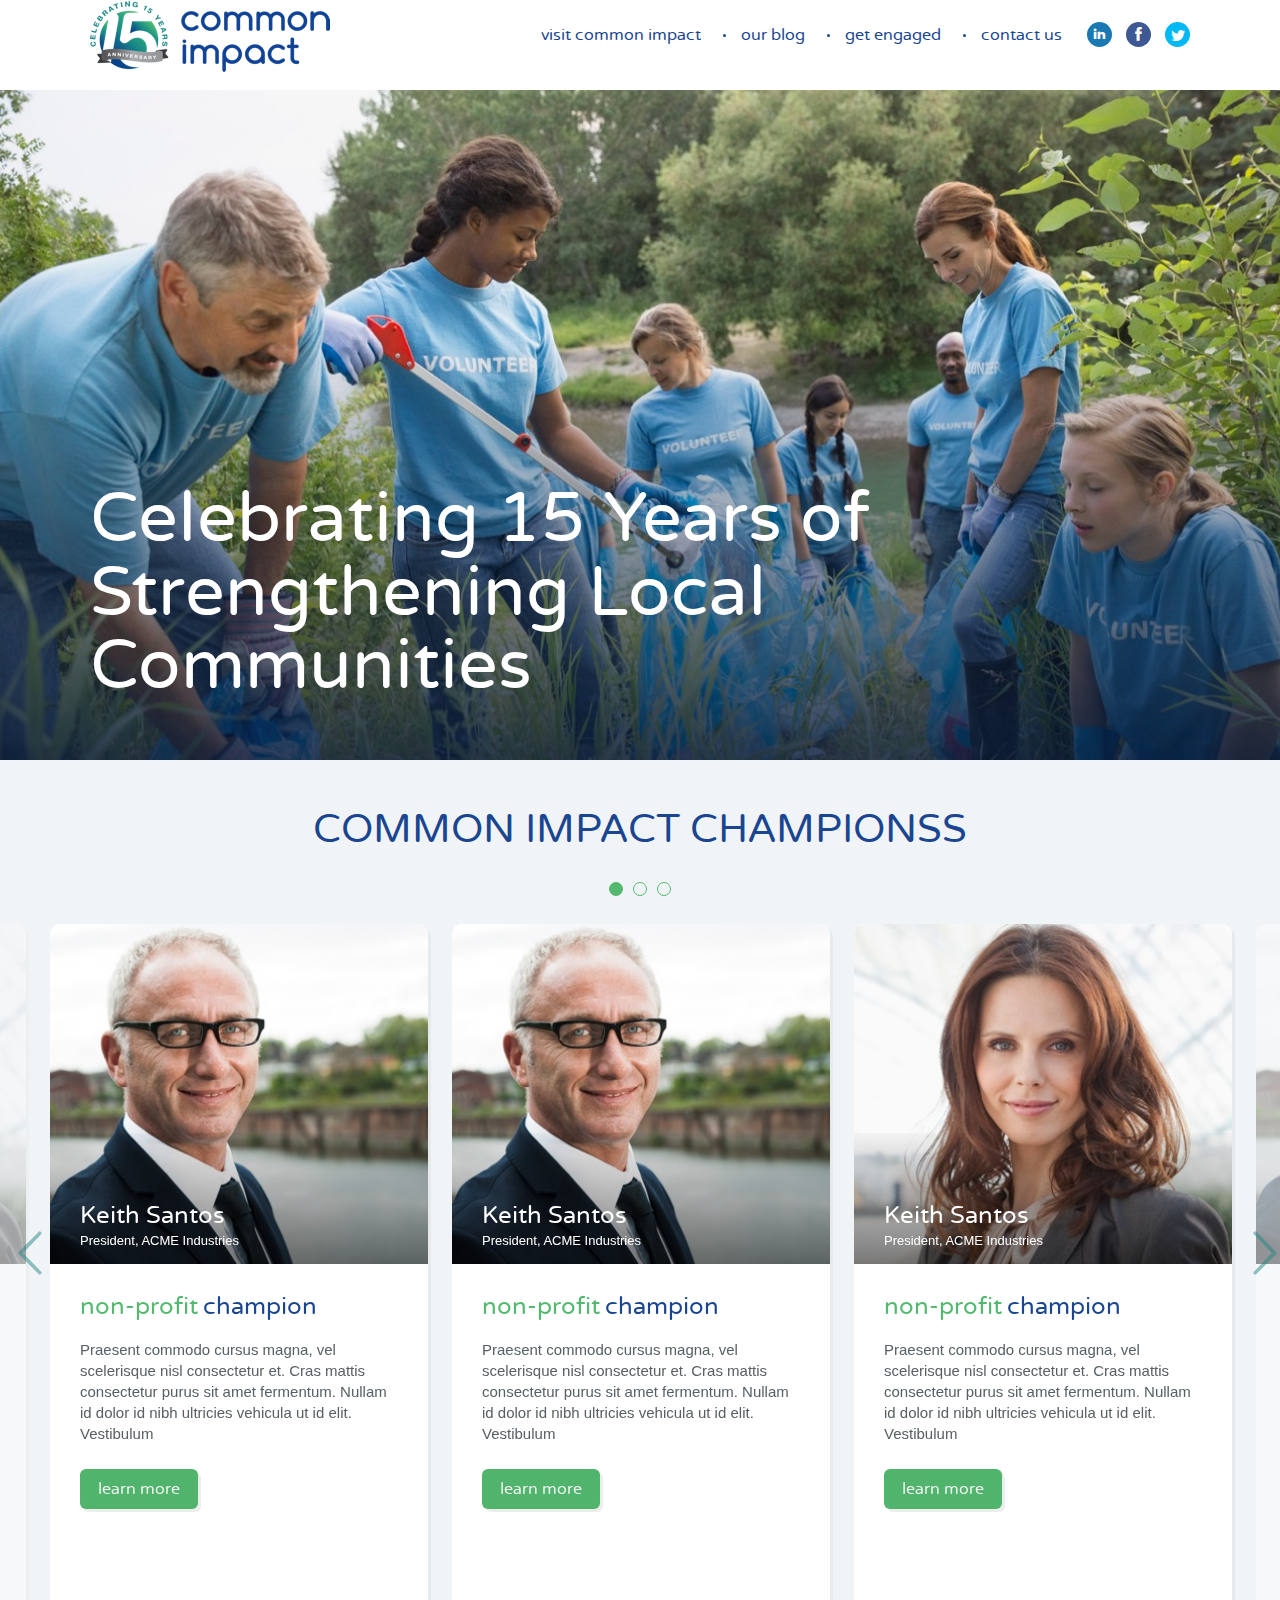
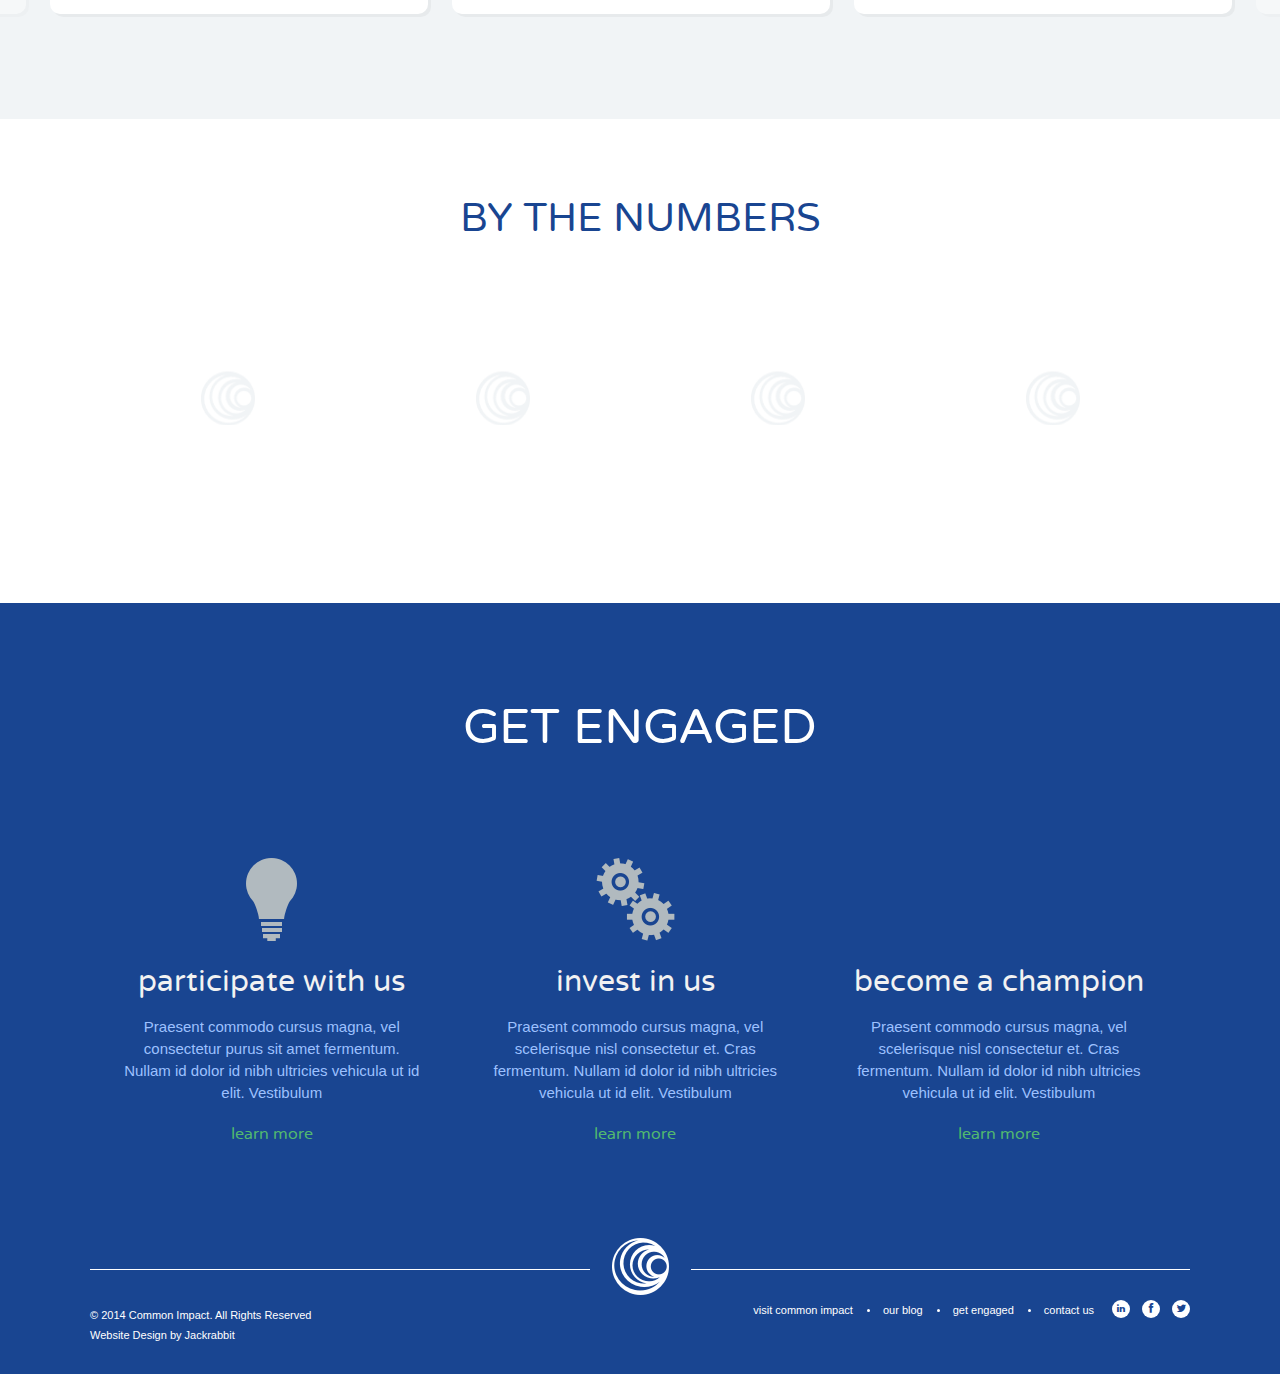
==== commit b4016586: "Fixed issues Home page" ====
--- a/_front/index.html
+++ b/_front/index.html
@@ -304,7 +304,7 @@
                     </div>
                     <h4><a href="#">participate with us</a></h4>
                     <p>Praesent commodo cursus magna, vel consectetur purus sit amet fermentum. Nullam id dolor id nibh ultricies vehicula ut id elit. Vestibulum</p>
-                    <a href="#" class="link white-link">learn more</a>
+                    <a href="#" class="link green-link">learn more</a>
                 </li>
                 <li>
                 	<div class="icon">
@@ -312,7 +312,7 @@
                     </div>
                     <h4><a href="#">invest in us</a></h4>
                     <p>Praesent commodo cursus magna, vel scelerisque nisl consectetur et. Cras fermentum. Nullam id dolor id nibh ultricies vehicula ut id elit. Vestibulum</p>
-                    <a href="#" class="link white-link">learn more</a>
+                    <a href="#" class="link green-link">learn more</a>
                 </li>
                 <li>
                 	<div class="icon">
@@ -320,7 +320,7 @@
                     </div>
                     <h4><a href="#">become a champion</a></h4>
                     <p>Praesent commodo cursus magna, vel scelerisque nisl consectetur et. Cras fermentum. Nullam id dolor id nibh ultricies vehicula ut id elit. Vestibulum</p>
-                    <a href="#" class="link white-link">learn more</a>
+                    <a href="#" class="link green-link">learn more</a>
                 </li>
             </ul>
         </div>
--- a/_front/ui/css/style.css
+++ b/_front/ui/css/style.css
@@ -211,6 +211,8 @@
 .link { font-size: 16px; font-weight: 400; line-height: 16px; display: inline-block; }
 .link.white-link { color: #fff; }
 .link.white-link:hover { color: #52b96f; }
+.link.green-link { color: #52b96f; }
+.link.green-link:hover { color: #fff; }
 
 a { -webkit-transition: all 0.1s ease-in-out; -moz-transition: all 0.1s ease-in-out; transition: all 0.1s ease-in-out; }
 
@@ -407,13 +409,12 @@
   .visible-s { display: block !important; }
   #header { height: 60px; position: relative; }
   #logo { line-height: 60px; }
-  #logo a { height: 50px; }
+  #logo a { height: 40px; }
   #toggle_menu_btn { width: 50px; height: 52px; position: absolute; top: 4px; right: 5px; cursor: pointer; overflow: hidden; text-align: center; line-height: 52px; color: #fff; -webkit-transition: all 0.25s ease-in-out; -moz-transition: all 0.25s ease-in-out; transition: all 0.25s ease-in-out; }
   #toggle_menu_btn span { cursor: pointer; border-radius: 5px; height: 3px; width: 25px; background: #194591; position: absolute; display: block; content: ''; top: 50%; margin-top: -2px; left: 50%; margin-left: -13px; }
   #toggle_menu_btn span:before, #toggle_menu_btn span:after { cursor: pointer; border-radius: 5px; height: 3px; width: 25px; background: #194591; position: absolute; display: block; content: ''; }
   #toggle_menu_btn span:before { top: -8px; }
   #toggle_menu_btn span:after { bottom: -8px; }
-  #toggle_menu_btn span:before, #toggle_menu_btn span:after { -webkit-transition: all .2s ease-in-out; -moz-transition: all .2s ease-in-out; transition: all .2s ease-in-out; }
   #toggle_menu_btn:hover span, #toggle_menu_btn.active span { background-color: #50b46c; }
   #toggle_menu_btn:hover span:before, #toggle_menu_btn:hover span:after, #toggle_menu_btn.active span:before, #toggle_menu_btn.active span:after { background-color: #50b46c; }
   #toggle_menu_btn.active span { background-color: transparent; }
@@ -436,7 +437,8 @@
   #engaged-wrapper { padding: 30px 0; }
   #engaged-box { margin-top: 20px; }
   #engaged-box li { padding: 0; width: 100%; margin-top: 40px; }
-  #engaged-box li:first-child { margin-top: 0; } }
+  #engaged-box li:first-child { margin-top: 0; }
+  #engaged-box .icon { margin: 0 0 15px; height: 40px; line-height: 40px; } }
 /*768*/
 @media screen and (max-width: 480px) { #champions { padding-left: 10px; padding-right: 10px; }
   .hm-module h3 { font-size: 25px; line-height: 25px; }
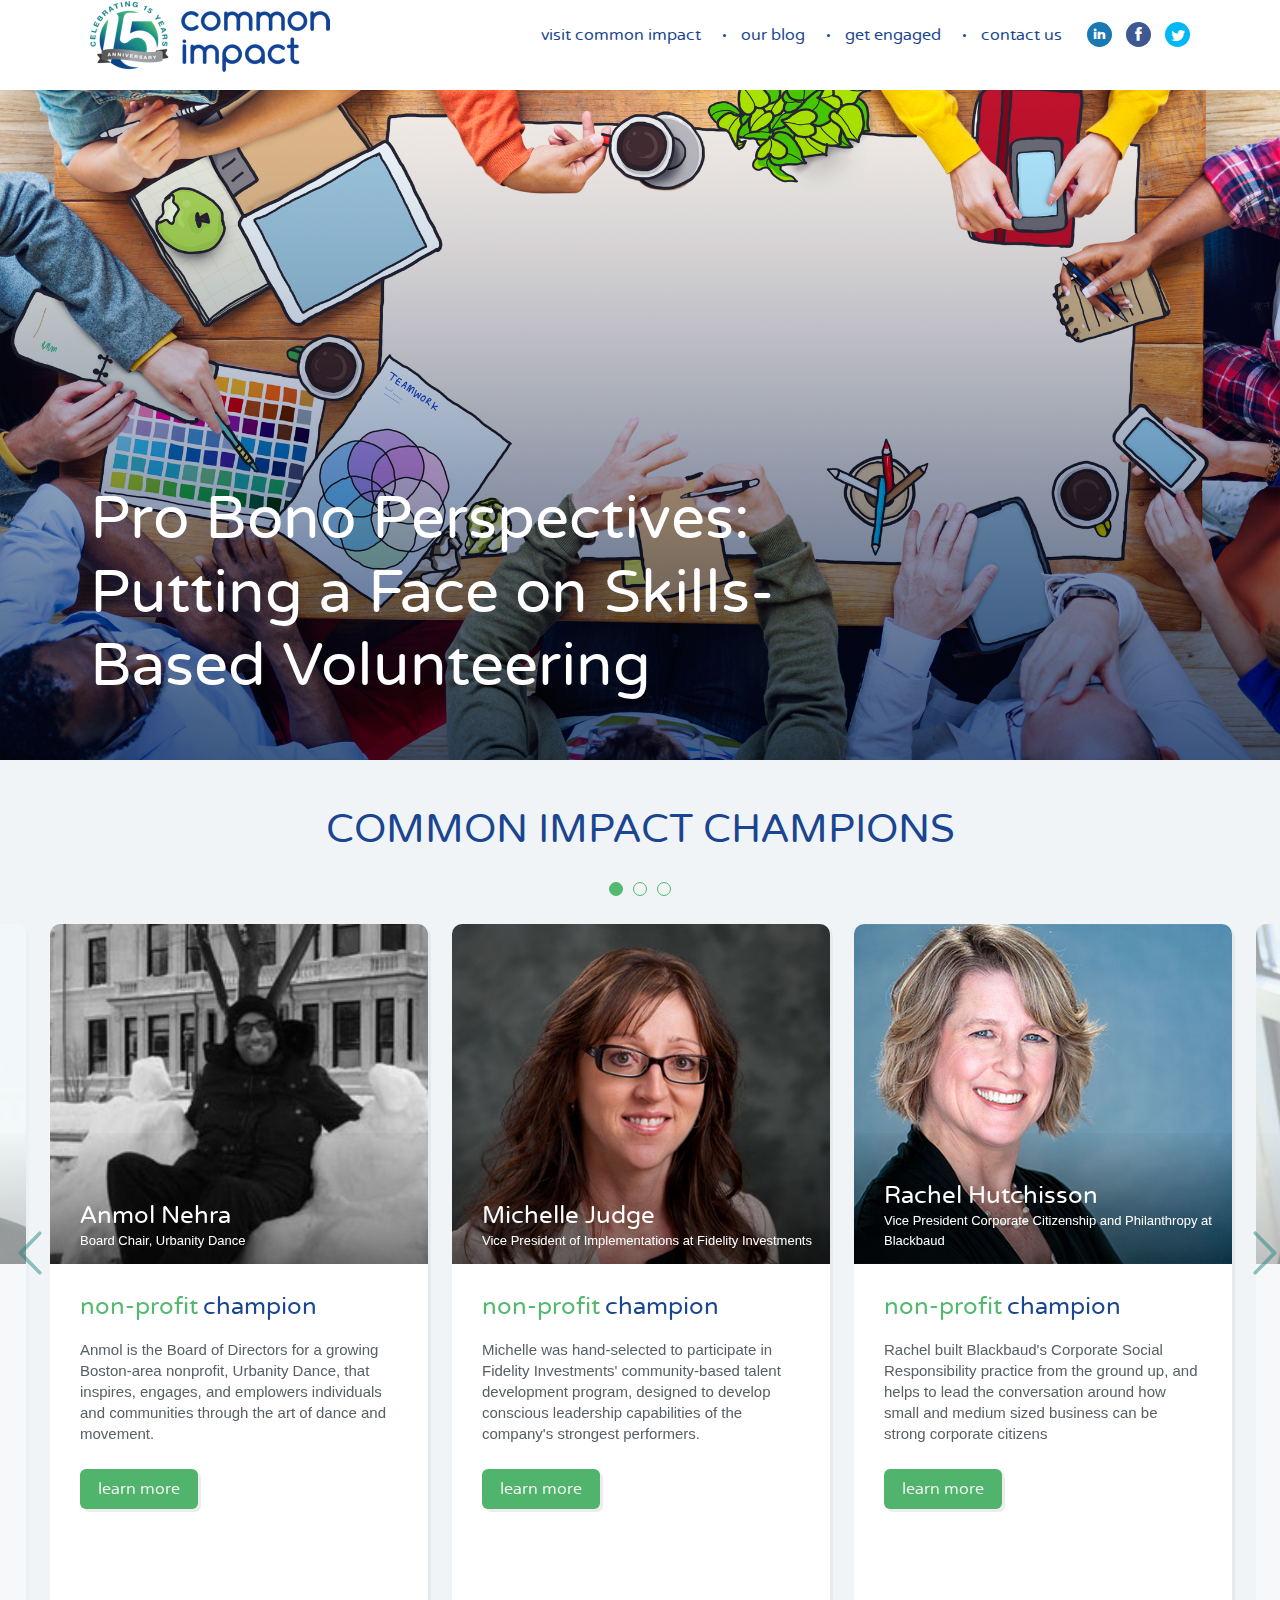
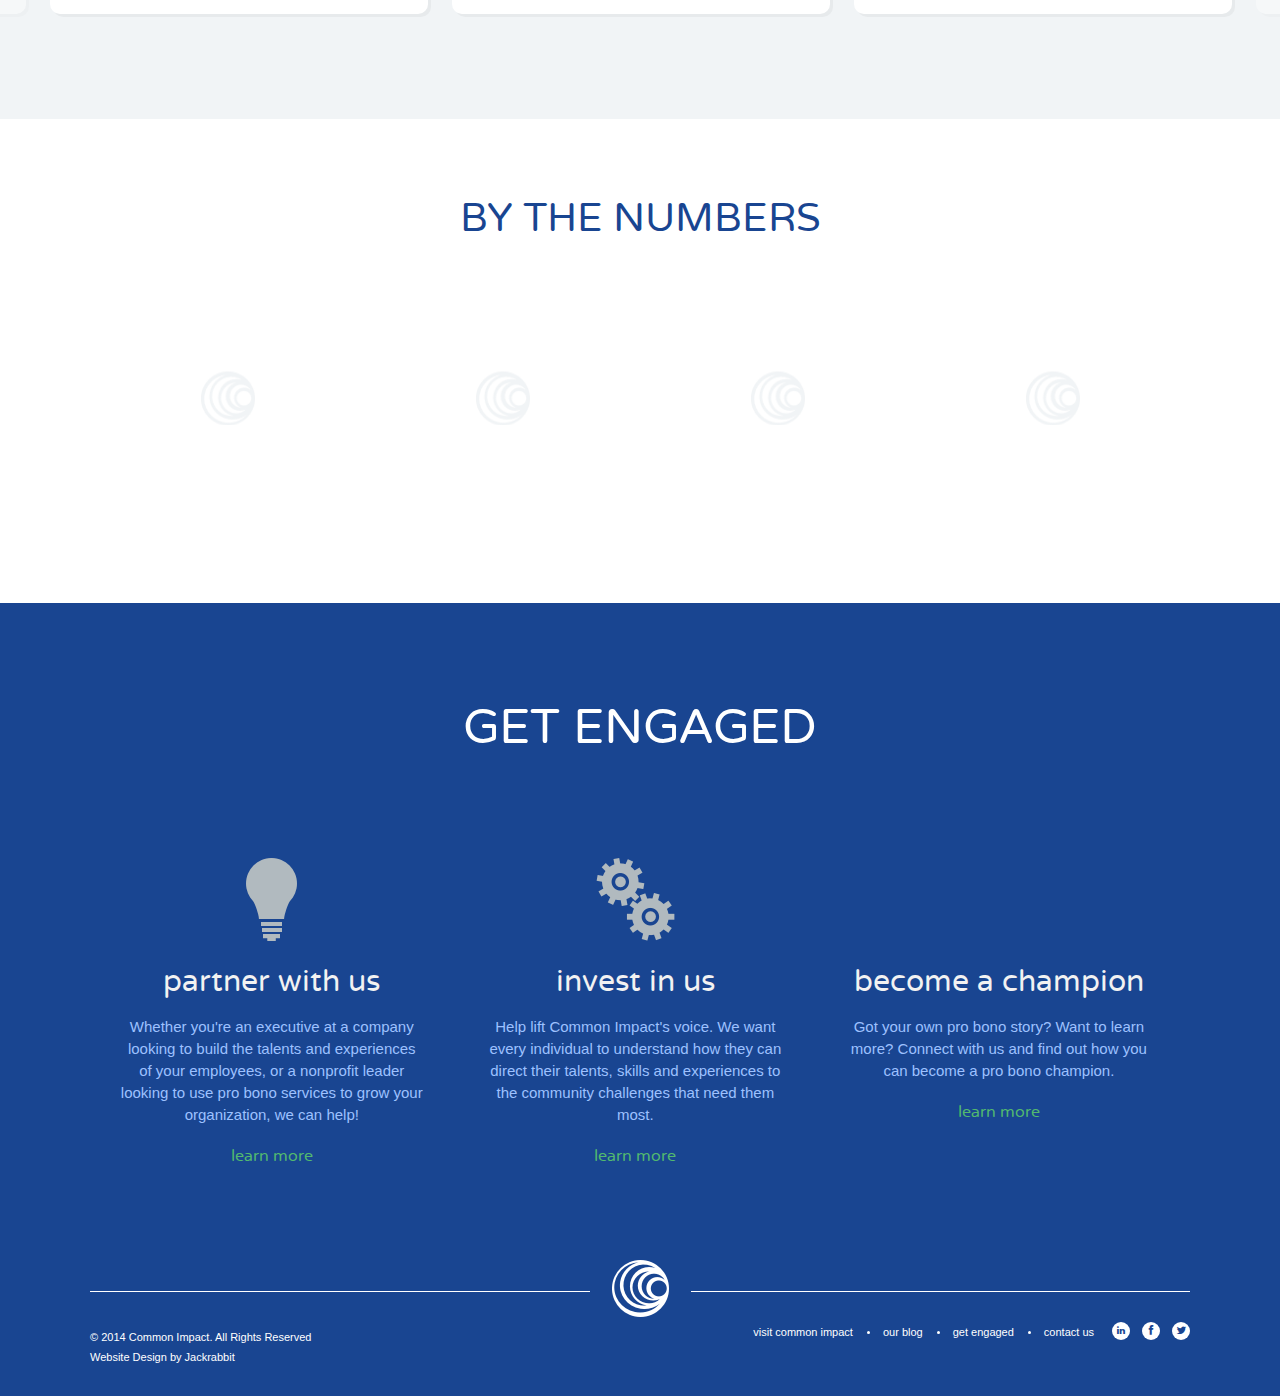
==== commit f0840058: "updates" ====
--- a/_front/index.html
+++ b/_front/index.html
@@ -16,7 +16,7 @@
     <header id="header">
     	<div class="wrap clearfix">
         	<h1 id="logo" class="pull-left">
-            	<a href="#">
+            	<a href="http://commonimpact.org/">
                 	<img src="ui/images/logo.png" width="240" height="71" alt="" />
                 </a>
             </h1>
@@ -24,16 +24,16 @@
             <div class="header-right pull-right hidden-s">
             	<div class="clearfix inner-wrap">
                 	<div class="header-social pull-right">
-                    	<a href="#"><i class="social-linkedin"></i></a>
-                        <a href="#"><i class="social-facebook"></i></a>
-                        <a href="#"><i class="social-twitter"></i></a>
+                    	<a href="https://www.linkedin.com/company/common-impact"><i class="social-linkedin"></i></a>
+                        <a href="https://www.facebook.com/pages/Common-Impact/95882185891"><i class="social-facebook"></i></a>
+                        <a href="https://twitter.com/commonimpact"><i class="social-twitter"></i></a>
                     </div>
                 	<nav id="main-nav" class="pull-right">
                     	<ul>
-                        	<li><a href="#">visit common impact</a></li>
-                            <li><a href="#">our blog</a></li>
-                            <li><a href="#">get engaged</a></li>
-                            <li><a href="#">contact us</a></li>
+                        	<li><a href="http://commonimpact.org/">visit common impact</a></li>
+                            <li><a href="http://commonimpact.org/blog/">our blog</a></li>
+                            <li><a href="#getengaged">get engaged</a></li>
+                            <li><a href="http://commonimpact.org/about/contact">contact us</a></li>
                         </ul>
                     </nav>
                 </div>
@@ -45,17 +45,17 @@
         <div id="mobile-menu-wrap">
         	<nav id="mobile-menu">
             	<ul>
-                    <li><a href="#">visit common impact</a></li>
-                    <li><a href="#">our blog</a></li>
-                    <li><a href="#">get engaged</a></li>
-                    <li><a href="#">contact us</a></li>
+                    <li><a href="http://commonimpact.org/">visit common impact</a></li>
+                    <li><a href="http://commonimpact.org/blog/">our blog</a></li>
+                    <li><a href="#getengaged">get engaged</a></li>
+                    <li><a href="http://commonimpact.org/about/contact">contact us</a></li>
                 </ul>
             </nav>
             
             <div class="header-social pull-right">
-                <a href="#"><i class="social-linkedin"></i></a>
-                <a href="#"><i class="social-facebook"></i></a>
-                <a href="#"><i class="social-twitter"></i></a>
+                <a href="https://www.linkedin.com/company/common-impact"><i class="social-linkedin"></i></a>
+                <a href="https://www.facebook.com/pages/Common-Impact/95882185891"><i class="social-facebook"></i></a>
+                <a href="https://twitter.com/commonimpact"><i class="social-twitter"></i></a>
             </div>
         </div>
     </header>
@@ -67,7 +67,7 @@
             	<div class="banner-bg" style="background-image:url(ui/images/banner.jpg)"></div>
                 <div class="banner-text">
                 	<div class="wrap">
-                    	<h2>Celebrating 15 Years of Strengthening Local Communities</h2>
+                    	<h2> Pro Bono Perspectives:  Putting a Face on Skills-Based Volunteering</h2>
                     </div>
                 </div>
             </li>
@@ -76,31 +76,31 @@
 
 
 	<section id="champions-wrap" class="hm-module">
-    	<h3>COMMON IMPACT CHAMPIONSs</h3>
+    	<h3>COMMON IMPACT CHAMPIONS</h3>
     	<ul id="champions">
         	<li>
             	<div class="flip-container">
                     <div class="flipper">
                         <div class="front">                        
-                            <div class="photo" style="background-image:url(ui/images/champion-1.jpg)">
+                            <div class="photo" style="background-image:url(ui/images/judge-michelle.jpg)">
                             	<div class="info">
-                                	<h5>Keith Santos</h5>
-                                    <span>President, ACME Industries</span>
+                                	<h5>Michelle Judge</h5>
+                                    <span>Vice President of Implementations at Fidelity Investments</span>
                                 </div> <!--info-->
                              </div> 
                              
                             <div class="content-wrap">
                                 <h5><span>non-profit</span>champion</h5>
-                                <p>Praesent commodo cursus magna, vel scelerisque nisl consectetur et. Cras mattis consectetur purus sit amet fermentum. Nullam id dolor id nibh ultricies vehicula ut id elit. Vestibulum</p>
+                                <p>Michelle was hand-selected to participate in Fidelity Investments' community-based talent development program, designed to develop conscious leadership capabilities of the company's strongest performers.  </p>
                                 <a href="#" class="btn light-green-1 flip-btn">learn more</a>
                             </div>
                         </div>
                         
                         <div class="back">
-                            <h4>Keith Santos</h4>
-                            <p>Vivamus sagittis lacus vel augue laoreet rutrum faucibus dolor auctor. Aenean lacinia bibendum nulla sed consectetur. Vivamus sagittis lacus vel augue laoreet rutrum faucibus dolor auctor. Lorem ipsum dolor sit amet, consectetur adipiscing elit.</p>
-
-<p>Cras justo odio, dapibus ac facilisis in, egestas eget quam. Duis mollis, est non commodo luctus, nisi erat porttitor ligula, eget lacinia odio sem nec elit. Aenean lacinia bibendum nulla sed consectetur. Aenean eu leo quam. Pellentesque ornare sem lacinia quam venenatis vestibulum. Vivamus sagittis lacus vel augue laoreet rutrum faucibus dolor auctor. Fusce dapibus, tellus ac cursus commodo, tortor mauris condimentum nibh, ut fermentum massa justo sit amet risus. Curabitur blandit tempus porttitor.</p>
+                            <h4>Michelle Judge</h4>
+                            <p>Skills based volunteering can be one of the most effective ways to develop the skills you need to build a successful career in today's workforce.  Whether you're a few years into your career and looking to deepen your functional expertise, or ready to take on the next level of leadership and want to better understand how to manage people and more complex, strategic challenges, skills-based volunteering provides an experience based path to honing those skills -- all while making a measureable impact on your community.</p>
+
+<p>Read Michelle's story and learn how she channeled a life long committment to service into a tangible, meaningful growth opportunity for her career.</p>
 
 							<a href="#" class="btn light-green-2 flip-btn">back</a>
 
@@ -112,25 +112,25 @@
             	<div class="flip-container">
                     <div class="flipper">
                         <div class="front">                        
-                            <div class="photo" style="background-image:url(ui/images/champion-2.jpg)">
+                            <div class="photo" style="background-image:url(ui/images/hutchisson-rachel.jpg)">
                             	<div class="info">
-                                	<h5>Keith Santos</h5>
-                                    <span>President, ACME Industries</span>
+                                	<h5>Rachel Hutchisson</h5>
+                                    <span>Vice President Corporate Citizenship and Philanthropy at Blackbaud</span>
                                 </div> <!--info-->
                              </div> 
                              
                             <div class="content-wrap">
                                 <h5><span>non-profit</span>champion</h5>
-                                <p>Praesent commodo cursus magna, vel scelerisque nisl consectetur et. Cras mattis consectetur purus sit amet fermentum. Nullam id dolor id nibh ultricies vehicula ut id elit. Vestibulum</p>
+                                <p>Rachel built Blackbaud's Corporate Social Responsibility practice from the ground up, and helps to lead the conversation around how small and medium sized business can be strong corporate citizens</p>
                                 <a href="#" class="btn light-green-1 flip-btn">learn more</a>
                             </div>
                         </div>
                         
                         <div class="back">
-                            <h4>Keith Santos</h4>
-                            <p>Vivamus sagittis lacus vel augue laoreet rutrum faucibus dolor auctor. Aenean lacinia bibendum nulla sed consectetur. Vivamus sagittis lacus vel augue laoreet rutrum faucibus dolor auctor. Lorem ipsum dolor sit amet, consectetur adipiscing elit.</p>
-
-<p>Cras justo odio, dapibus ac facilisis in, egestas eget quam. Duis mollis, est non commodo luctus, nisi erat porttitor ligula, eget lacinia odio sem nec elit. Aenean lacinia bibendum nulla sed consectetur. Aenean eu leo quam. Pellentesque ornare sem lacinia quam venenatis vestibulum. Vivamus sagittis lacus vel augue laoreet rutrum faucibus dolor auctor. Fusce dapibus, tellus ac cursus commodo, tortor mauris condimentum nibh, ut fermentum massa justo sit amet risus. Curabitur blandit tempus porttitor.</p>
+                            <h4>Rachel Hutchisson</h4>
+                            <p>Skills-Based Volunteering is not limited to large companies or significant team-based initiatives.  Skills-based volunteering is all around us.  There are few skills and experiences that are not valuable to the nonprofits in our community -- it's just a matter of making the connection!</p>
+
+<p>Hear Rachel's story and learn how to approach "doing good" no matter what your background and experiences might be.</p>
 
 							<a href="#" class="btn light-green-2 flip-btn">back</a>
 
@@ -142,25 +142,25 @@
             	<div class="flip-container">
                     <div class="flipper">
                         <div class="front">                        
-                            <div class="photo" style="background-image:url(ui/images/champion-1.jpg)">
+                            <div class="photo" style="background-image:url(ui/images/woods-mcnish-janelle.jpg)">
                             	<div class="info">
-                                	<h5>Keith Santos</h5>
-                                    <span>President, ACME Industries</span>
+                                	<h5>Janelle Woods-McNish</h5>
+                                    <span>Director of Service and Giving, Harvard Pilgrim Healthcare Foundation</span>
                                 </div> <!--info-->
                              </div> 
                              
                             <div class="content-wrap">
                                 <h5><span>non-profit</span>champion</h5>
-                                <p>Praesent commodo cursus magna, vel scelerisque nisl consectetur et. Cras mattis consectetur purus sit amet fermentum. Nullam id dolor id nibh ultricies vehicula ut id elit. Vestibulum</p>
+                                <p>Janelle launched Harvard Pilgrim's skills-based volunteer program by having a vision of what it would bring to the company, its employees and its communities</p>
                                 <a href="#" class="btn light-green-1 flip-btn">learn more</a>
                             </div>
                         </div>
                         
                         <div class="back">
                             <h4>Keith Santos</h4>
-                            <p>Vivamus sagittis lacus vel augue laoreet rutrum faucibus dolor auctor. Aenean lacinia bibendum nulla sed consectetur. Vivamus sagittis lacus vel augue laoreet rutrum faucibus dolor auctor. Lorem ipsum dolor sit amet, consectetur adipiscing elit.</p>
-
-<p>Cras justo odio, dapibus ac facilisis in, egestas eget quam. Duis mollis, est non commodo luctus, nisi erat porttitor ligula, eget lacinia odio sem nec elit. Aenean lacinia bibendum nulla sed consectetur. Aenean eu leo quam. Pellentesque ornare sem lacinia quam venenatis vestibulum. Vivamus sagittis lacus vel augue laoreet rutrum faucibus dolor auctor. Fusce dapibus, tellus ac cursus commodo, tortor mauris condimentum nibh, ut fermentum massa justo sit amet risus. Curabitur blandit tempus porttitor.</p>
+                            <p>While skills-based volunteering is swiftly gaining popularity, it's still a relatively new concept for companies.  One of the keys to unlocking this critical resource are the intrapreneurs, the tireless innovators within companies,  who have a vision for how they can bring SBV to their workplace.  But how do you get started without a formal mandate or resources?</p>
+
+<p>Read Janelle's story and learn how she shaped the business and philanthropic case for skills-based volunteering, and planted a seed early on that now results in an increase in employee engagement, skill development and impact on Harvard Pilgrim's philanthropic partners.</p>
 
 							<a href="#" class="btn light-green-2 flip-btn">back</a>
 
@@ -172,25 +172,25 @@
             	<div class="flip-container">
                     <div class="flipper">
                         <div class="front">                        
-                            <div class="photo" style="background-image:url(ui/images/champion-2.jpg)">
+                            <div class="photo" style="background-image:url(ui/images/glaser-brian.jpg)">
                             	<div class="info">
-                                	<h5>Keith Santos</h5>
-                                    <span>President, ACME Industries</span>
+                                	<h5>Brian Glaser</h5>
+                                    <span>Managing Editor, Big, Red &amp; Shiny</span>
                                 </div> <!--info-->
                              </div> 
                              
                             <div class="content-wrap">
                                 <h5><span>non-profit</span>champion</h5>
-                                <p>Praesent commodo cursus magna, vel scelerisque nisl consectetur et. Cras mattis consectetur purus sit amet fermentum. Nullam id dolor id nibh ultricies vehicula ut id elit. Vestibulum</p>
+                                <p>Brian is the Managing Editor of Big, Red &amp; Shiny, award-winning online arts magazine committed to expanding critical discourse and coverage of contemporary art.</p>
                                 <a href="#" class="btn light-green-1 flip-btn">learn more</a>
                             </div>
                         </div>
                         
                         <div class="back">
-                            <h4>Keith Santos</h4>
-                            <p>Vivamus sagittis lacus vel augue laoreet rutrum faucibus dolor auctor. Aenean lacinia bibendum nulla sed consectetur. Vivamus sagittis lacus vel augue laoreet rutrum faucibus dolor auctor. Lorem ipsum dolor sit amet, consectetur adipiscing elit.</p>
-
-<p>Cras justo odio, dapibus ac facilisis in, egestas eget quam. Duis mollis, est non commodo luctus, nisi erat porttitor ligula, eget lacinia odio sem nec elit. Aenean lacinia bibendum nulla sed consectetur. Aenean eu leo quam. Pellentesque ornare sem lacinia quam venenatis vestibulum. Vivamus sagittis lacus vel augue laoreet rutrum faucibus dolor auctor. Fusce dapibus, tellus ac cursus commodo, tortor mauris condimentum nibh, ut fermentum massa justo sit amet risus. Curabitur blandit tempus porttitor.</p>
+                            <h4>Brian Glaser</h4>
+                            <p>Many nonprofits rely on volunteers - traditional and skills-based - to power their operations. By identifying how to channel the passion and skills of those volunteers, while also accepting their limitations, organizations are able to amplify the impact those individuals have -- in an environment where every hour counts.</p>
+
+<p>Read Brian's story, and how he along with teams of short and long term skills-based volunteers brought Big, Red &amp; Shiny to life.</p>
 
 							<a href="#" class="btn light-green-2 flip-btn">back</a>
 
@@ -203,25 +203,25 @@
             	<div class="flip-container">
                     <div class="flipper">
                         <div class="front">                        
-                            <div class="photo" style="background-image:url(ui/images/champion-1.jpg)">
+                            <div class="photo" style="background-image:url(ui/images/nehra-anmol.jpg)">
                             	<div class="info">
-                                	<h5>Keith Santos</h5>
-                                    <span>President, ACME Industries</span>
+                                	<h5>Anmol Nehra</h5>
+                                    <span>Board Chair, Urbanity Dance</span>
                                 </div> <!--info-->
                              </div> 
                              
                             <div class="content-wrap">
                                 <h5><span>non-profit</span>champion</h5>
-                                <p>Praesent commodo cursus magna, vel scelerisque nisl consectetur et. Cras mattis consectetur purus sit amet fermentum. Nullam id dolor id nibh ultricies vehicula ut id elit. Vestibulum</p>
+                                <p>Anmol is the Board of Directors for a growing Boston-area nonprofit, Urbanity Dance, that inspires, engages, and emplowers individuals and communities through the art of dance and movement.</p>
                                 <a href="#" class="btn light-green-1 flip-btn">learn more</a>
                             </div>
                         </div>
                         
                         <div class="back">
-                            <h4>Keith Santos</h4>
-                            <p>Vivamus sagittis lacus vel augue laoreet rutrum faucibus dolor auctor. Aenean lacinia bibendum nulla sed consectetur. Vivamus sagittis lacus vel augue laoreet rutrum faucibus dolor auctor. Lorem ipsum dolor sit amet, consectetur adipiscing elit.</p>
-
-<p>Cras justo odio, dapibus ac facilisis in, egestas eget quam. Duis mollis, est non commodo luctus, nisi erat porttitor ligula, eget lacinia odio sem nec elit. Aenean lacinia bibendum nulla sed consectetur. Aenean eu leo quam. Pellentesque ornare sem lacinia quam venenatis vestibulum. Vivamus sagittis lacus vel augue laoreet rutrum faucibus dolor auctor. Fusce dapibus, tellus ac cursus commodo, tortor mauris condimentum nibh, ut fermentum massa justo sit amet risus. Curabitur blandit tempus porttitor.</p>
+                            <h4>Anmol Nehra</h4>
+                            <p>In order to become a long term and strategic resource for an organization, skills-based volunteering needs to be embraced and prioritized by an organization's Board of Directors.</p>
+
+<p>Read Anmol's story and hear how he recognized how skills-based volunteering helped equip a small and growing organization with the infastructure and skills its staff needed to sustain its work.</p>
 
 							<a href="#" class="btn light-green-2 flip-btn">back</a>
 
@@ -246,12 +246,12 @@
                     
                     <div class="data-box">
                     	<div class="icon" style="background-image:url(ui/images/num-icon-1.jpg)"></div>
-                        <h4>51k</h4>
+                        <h4><b class="timer" id="hours" data-to="51000" data-speed="3841"></b></h4>
                         <p>hours donated</p>
                     </div> 
                 </li>
                 
-                <li data-percent="75">
+                <li data-percent="100">
                 	<div class="circle-border"></div>
                 	<svg width="245" height="245">
 					  <circle class="outer" cx="50%" cy="50%" r="120" transform="rotate(-90, 122, 122)"/>
@@ -259,12 +259,12 @@
                     
                     <div class="data-box">
                     	<div class="icon" style="background-image:url(ui/images/num-icon-2.png)"></div>
-                        <h4>350</h4>
+                        <h4><b class="timer" id="completed" data-to="350" data-speed="4000"></b></h4>
                         <p>projects completed</p>
                     </div>
                 </li>
                 
-                <li data-percent="50">
+                <li data-percent="100">
                 	<div class="circle-border"></div>
                 	<svg width="245" height="245">
 					  <circle class="outer" cx="50%" cy="50%" r="120" transform="rotate(-90, 122, 122)"/>
@@ -272,12 +272,12 @@
                     
                     <div class="data-box">
                     	<div class="icon" style="background-image:url(ui/images/num-icon-3.jpg)"></div>
-                        <h4>8m</h4>
+                        <h4><b class="timer" id="raised" data-to="8000000" data-speed="4001"></b></h4>
                         <p>dollars raised</p>
                     </div>
                 </li>
                 
-                <li data-percent="25">
+                <li data-percent="100">
                 	<div class="circle-border"></div>
                 	<svg width="245" height="245">
 					  <circle class="outer" cx="50%" cy="50%" r="120" transform="rotate(-90, 122, 122)"/>
@@ -285,7 +285,7 @@
                     
                     <div class="data-box">
                     	<div class="icon" style="background-image:url(ui/images/num-icon-4.png)"></div>
-                        <h4>1,100</h4>
+                        <h4><b class="timer" id="volunteers" data-to="1100" data-speed="4501"></b></h4>
                         <p>volunteers</p>
                     </div>
                 </li>
@@ -295,32 +295,32 @@
     
     
     <section id="engaged-wrapper" class="hm-module">
-    	<h2>GET ENGAGED</h2>
+    	<h2><a name="getengaged">GET ENGAGED</a></h2>
     	<div class="wrap">     	
             <ul id="engaged-box">
             	<li>
                 	<div class="icon">
                     	<img src="ui/images/ICON-1.png" width="51" height="83" alt="" />
                     </div>
-                    <h4><a href="#">participate with us</a></h4>
-                    <p>Praesent commodo cursus magna, vel consectetur purus sit amet fermentum. Nullam id dolor id nibh ultricies vehicula ut id elit. Vestibulum</p>
-                    <a href="#" class="link green-link">learn more</a>
+                    <h4><a href="http://commonimpact.org/partners/overview ">partner with us</a></h4>
+                    <p>Whether you're an executive at a company looking to build the talents and experiences of your employees, or a nonprofit leader looking to use pro bono services to grow your organization, we can help! </p>
+                    <a href="http://commonimpact.org/partners/overview " class="link green-link">learn more</a>
                 </li>
                 <li>
                 	<div class="icon">
                     	<img src="ui/images/ICON-.png" width="79" height="83" alt="" />
                     </div>
-                    <h4><a href="#">invest in us</a></h4>
-                    <p>Praesent commodo cursus magna, vel scelerisque nisl consectetur et. Cras fermentum. Nullam id dolor id nibh ultricies vehicula ut id elit. Vestibulum</p>
-                    <a href="#" class="link green-link">learn more</a>
+                    <h4><a href="https://www.networkforgood.org/donation/MakeDonation.aspx?ORGID2=300440394">invest in us</a></h4>
+                    <p>Help lift Common Impact's voice.  We want every individual to understand how they can direct their talents, skills and experiences to the community challenges that need them most. </p>
+                    <a href="https://www.networkforgood.org/donation/MakeDonation.aspx?ORGID2=300440394" class="link green-link">learn more</a>
                 </li>
                 <li>
                 	<div class="icon">
                     	<img src="ui/images/ICON-3.png" width="103" height="80" alt="" />
                     </div>
-                    <h4><a href="#">become a champion</a></h4>
-                    <p>Praesent commodo cursus magna, vel scelerisque nisl consectetur et. Cras fermentum. Nullam id dolor id nibh ultricies vehicula ut id elit. Vestibulum</p>
-                    <a href="#" class="link green-link">learn more</a>
+                    <h4><a href="mailto:info@commonimpact.org ">become a champion</a></h4>
+                    <p>Got your own pro bono story?  Want to learn more?  Connect with us and find out how you can become a pro bono champion.   </p>
+                    <a href="mailto:info@commonimpact.org " class="link green-link">learn more</a>
                 </li>
             </ul>
         </div>
@@ -331,7 +331,7 @@
     	<div class="wrap">
         	<div class="f-logo">
             	<h2>
-                	<a href="#"><img src="ui/images/f-logo.png" width="57" height="57" alt="" /></a>
+                	<a href="http://commonimpact.org/"><img src="ui/images/f-logo.png" width="57" height="57" alt="" /></a>
                 </h2>
             </div><!--f-logo-->
             
@@ -339,17 +339,17 @@
             	<div class="f-nav-wrap pull-right">
                 	<nav class="f-main-menu pull-left hidden-s">
                     	<ul>
-                        	<li><a href="#">visit common impact</a></li>
-                            <li><a href="#">our blog</a></li>
-                            <li><a href="#">get engaged</a></li>
-                            <li><a href="#">contact us</a></li>
+                        	<li><a href="http://commonimpact.org/">visit common impact</a></li>
+                            <li><a href="http://commonimpact.org/blog/">our blog</a></li>
+                            <li><a href="#getengaged">get engaged</a></li>
+                            <li><a href="http://commonimpact.org/about/contact">contact us</a></li>
                         </ul>
                     </nav>
                     
                     <div class="f-social pull-left">
-                    	<a href="#"><i class="social-linkedin"></i></a>
-                        <a href="#"><i class="social-facebook"></i></a>
-                        <a href="#"><i class="social-twitter"></i></a>
+                    	<a href="https://www.linkedin.com/company/common-impact"><i class="social-linkedin"></i></a>
+                        <a href="https://www.facebook.com/pages/Common-Impact/95882185891"><i class="social-facebook"></i></a>
+                        <a href="https://twitter.com/commonimpact"><i class="social-twitter"></i></a>
                     </div>
                 </div><!--right-->
                 
@@ -369,5 +369,43 @@
         
     <script src="ui/js/jquery.plugins.js" type="text/javascript"></script>
     <script src="ui/js/jquery.init.js" type="text/javascript"></script>    
+     <script type="text/javascript">
+    jQuery(function ($) {
+      // custom formatting example
+      $('#hours').data('countToOptions', {
+        formatter: function (value, options) {
+          return value.toFixed(options.decimals).replace(/\B(?=(?:\d{3})+(?!\d))/g, ',');
+        }
+      });
+
+
+     $('#completed').data('countToOptions', {
+        formatter: function (value, options) {
+          return value.toFixed(options.decimals).replace(/\B(?=(?:\d{3})+(?!\d))/g, ',');
+        }
+      });
+
+	 $('#raised').data('countToOptions', {
+        formatter: function (value, options) {
+          return value.toFixed(options.decimals).replace(/\B(?=(?:\d{3})+(?!\d))/g, ',');
+        }
+      });
+
+	 $('#volunteers').data('countToOptions', {
+        formatter: function (value, options) {
+          return value.toFixed(options.decimals).replace(/\B(?=(?:\d{3})+(?!\d))/g, ',');
+        }
+      });
+
+      // start all the timers
+      $('.timer').each(count);
+
+      function count(options) {
+        var $this = $(this);
+        options = $.extend({}, options || {}, $this.data('countToOptions') || {});
+        $this.countTo(options);
+      }
+    });
+  </script>
 </body>
 </html>--- a/_front/ui/css/style.css
+++ b/_front/ui/css/style.css
@@ -258,7 +258,7 @@
 #hm-banner ul li { display: block; width: 100%; height: 100%; position: relative; }
 #hm-banner .banner-bg { height: 670px; position: relative; background-repeat: no-repeat; background-position: 50% 50%; -webkit-background-size: cover; -moz-background-size: cover; -o-background-size: cover; background-size: cover; background-position: center bottom; }
 #hm-banner .banner-text { position: absolute; width: 100%; display: inline-block; left: 0; bottom: 56px; }
-#hm-banner h2 { max-width: 786px; color: #fff; font-size: 70px; font-weight: 400; line-height: 73.5999984741211px; }
+#hm-banner h2 { max-width: 786px; color: #fff; font-size: 60px; font-weight: 400; line-height: 73.5999984741211px; }
 
 .hm-module h2 { font-size: 49px; font-weight: 400; color: #fff; padding: 0 20px; text-transform: uppercase; text-align: center; }
 .hm-module h3 { color: #194591; font-size: 40px; font-weight: 400; display: block; text-align: center; text-transform: uppercase; padding: 0 20px; }
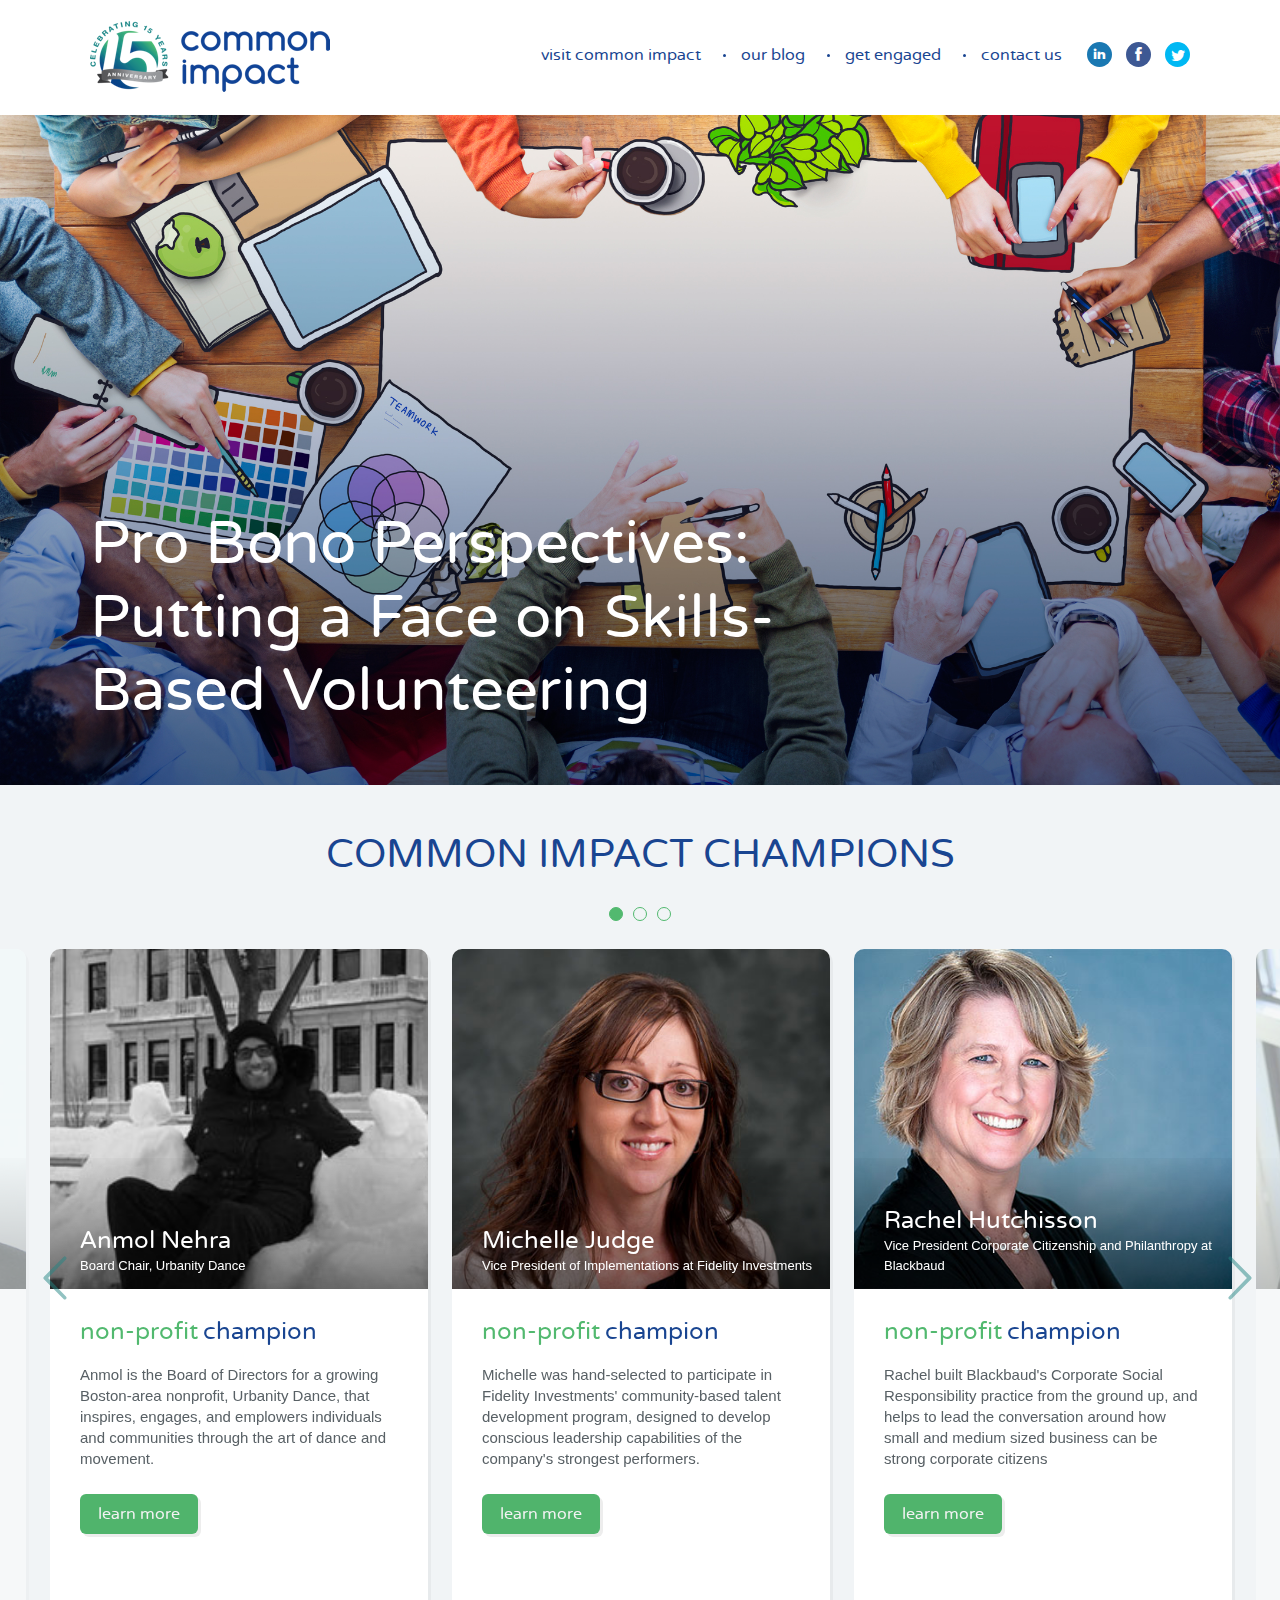
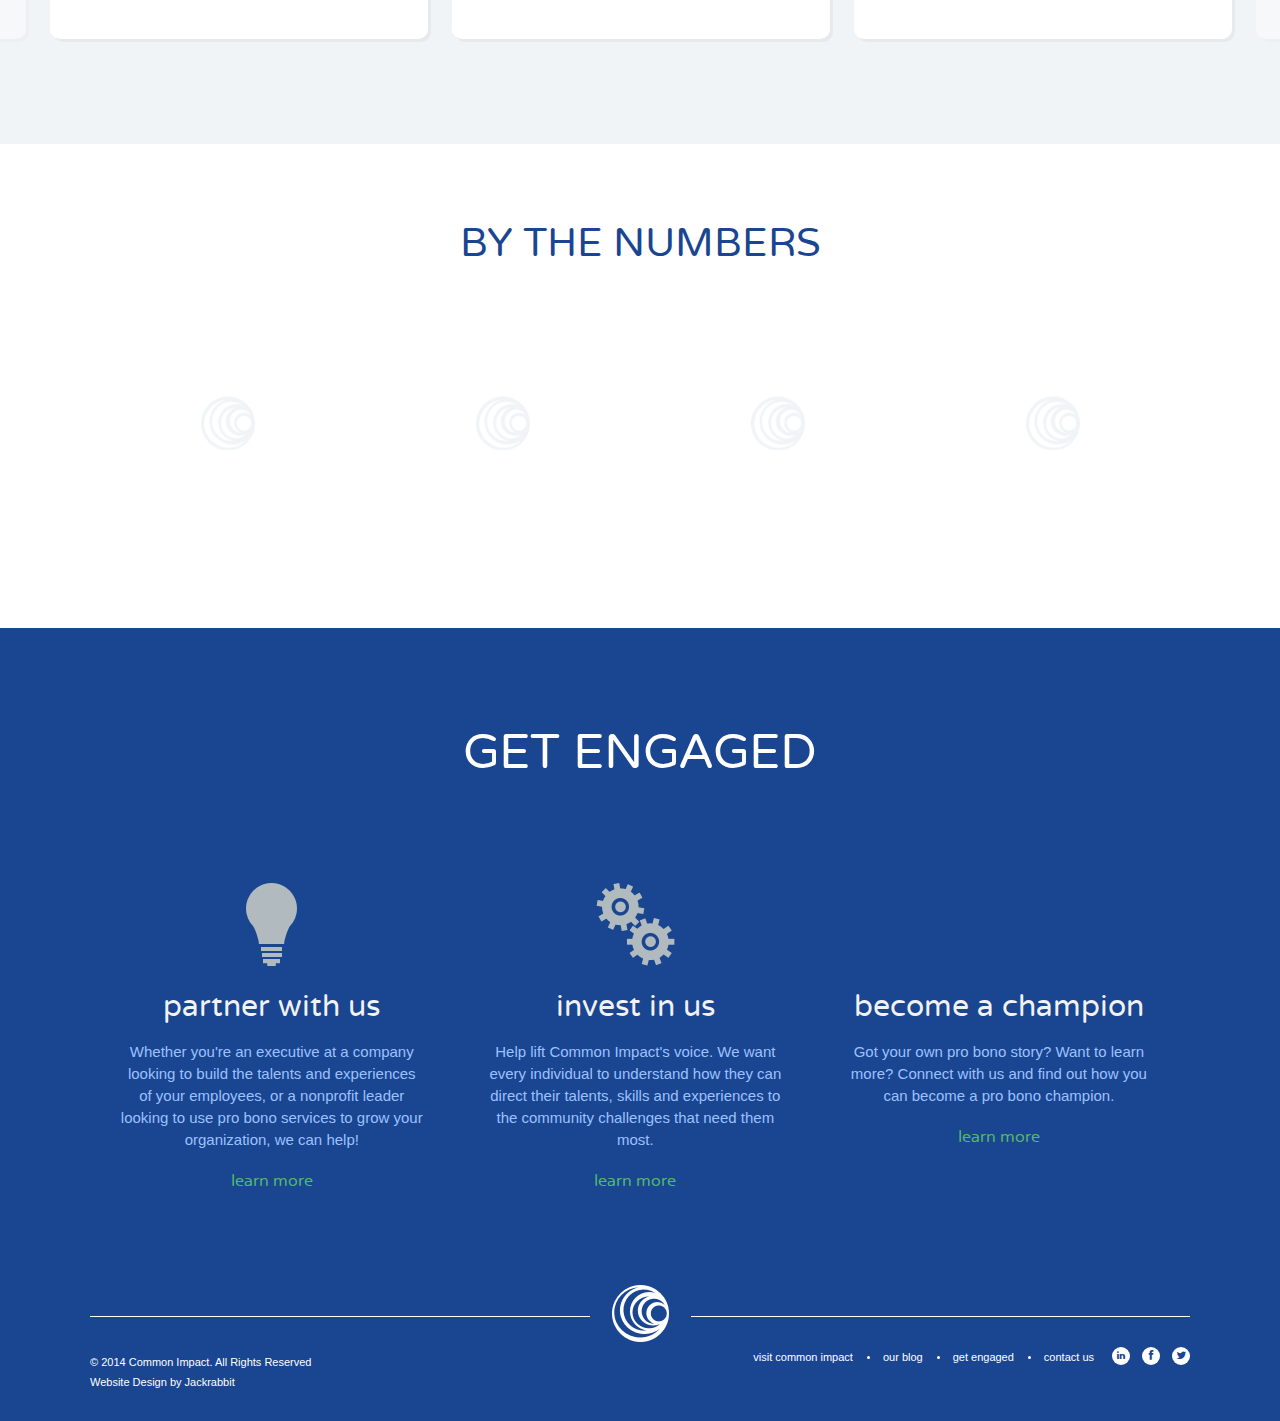
==== commit 62cde30e: "update" ====
--- a/_front/index.html
+++ b/_front/index.html
@@ -84,7 +84,7 @@
                         <div class="front">                        
                             <div class="photo" style="background-image:url(ui/images/judge-michelle.jpg)">
                             	<div class="info">
-                                	<h5>Michelle Judge</h5>
+                                	<h5>Michelle Judge</h5> 
                                     <span>Vice President of Implementations at Fidelity Investments</span>
                                 </div> <!--info-->
                              </div> 
@@ -96,14 +96,21 @@
                             </div>
                         </div>
                         
-                        <div class="back">
+                        <div class="back"> 
+                            <div style="float:left;">
                             <h4>Michelle Judge</h4>
+                            </div>
+                            <div style="float:right;"> 
+                            <a href="#" class="btn light-green-2 flip-btn">X</a>
+                            </div>
+                            <div class="clearfix"></div>
                             <p>Skills based volunteering can be one of the most effective ways to develop the skills you need to build a successful career in today's workforce.  Whether you're a few years into your career and looking to deepen your functional expertise, or ready to take on the next level of leadership and want to better understand how to manage people and more complex, strategic challenges, skills-based volunteering provides an experience based path to honing those skills -- all while making a measureable impact on your community.</p>
 
 <p>Read Michelle's story and learn how she channeled a life long committment to service into a tangible, meaningful growth opportunity for her career.</p>
-
-							<a href="#" class="btn light-green-2 flip-btn">back</a>
-
+                            
+                            <a href="michelle-bio.html" class="btn light-green-3">read more</a>
+
+							
                         </div>
                     </div>
                 </div>
@@ -127,12 +134,18 @@
                         </div>
                         
                         <div class="back">
+                            <div style="float:left;">
                             <h4>Rachel Hutchisson</h4>
+                            </div>
+                            <div style="float:right;"> 
+                            <a href="#" class="btn light-green-2 flip-btn">X</a>
+                            </div>
+                            <div class="clearfix"></div>
                             <p>Skills-Based Volunteering is not limited to large companies or significant team-based initiatives.  Skills-based volunteering is all around us.  There are few skills and experiences that are not valuable to the nonprofits in our community -- it's just a matter of making the connection!</p>
 
 <p>Hear Rachel's story and learn how to approach "doing good" no matter what your background and experiences might be.</p>
 
-							<a href="#" class="btn light-green-2 flip-btn">back</a>
+							<a href="rachel-bio.html" class="btn light-green-3">read more</a>
 
                         </div>
                     </div>
@@ -157,12 +170,18 @@
                         </div>
                         
                         <div class="back">
-                            <h4>Keith Santos</h4>
+                            <div style="float:left;">
+                            <h4>Janelle Woods-McNish</h4>
+                            </div>
+                            <div style="float:right;"> 
+                            <a href="#" class="btn light-green-2 flip-btn">X</a>
+                            </div>
+                            <div class="clearfix"></div>
                             <p>While skills-based volunteering is swiftly gaining popularity, it's still a relatively new concept for companies.  One of the keys to unlocking this critical resource are the intrapreneurs, the tireless innovators within companies,  who have a vision for how they can bring SBV to their workplace.  But how do you get started without a formal mandate or resources?</p>
 
 <p>Read Janelle's story and learn how she shaped the business and philanthropic case for skills-based volunteering, and planted a seed early on that now results in an increase in employee engagement, skill development and impact on Harvard Pilgrim's philanthropic partners.</p>
 
-							<a href="#" class="btn light-green-2 flip-btn">back</a>
+							<a href="janelle-bio.html" class="btn light-green-3">read more</a>
 
                         </div>
                     </div>
@@ -187,12 +206,18 @@
                         </div>
                         
                         <div class="back">
+                            <div style="float:left;">
                             <h4>Brian Glaser</h4>
+                            </div>
+                            <div style="float:right;"> 
+                            <a href="#" class="btn light-green-2 flip-btn">X</a>
+                            </div>
+                            <div class="clearfix"></div>
                             <p>Many nonprofits rely on volunteers - traditional and skills-based - to power their operations. By identifying how to channel the passion and skills of those volunteers, while also accepting their limitations, organizations are able to amplify the impact those individuals have -- in an environment where every hour counts.</p>
 
 <p>Read Brian's story, and how he along with teams of short and long term skills-based volunteers brought Big, Red &amp; Shiny to life.</p>
 
-							<a href="#" class="btn light-green-2 flip-btn">back</a>
+							<a href="brian-bio.html" class="btn light-green-3">read more</a>
 
                         </div>
                     </div>
@@ -218,12 +243,18 @@
                         </div>
                         
                         <div class="back">
+                            <div style="float:left;">
                             <h4>Anmol Nehra</h4>
+                            </div>
+                            <div style="float:right;"> 
+                            <a href="#" class="btn light-green-2 flip-btn">X</a>
+                            </div>
+                            <div class="clearfix"></div>
                             <p>In order to become a long term and strategic resource for an organization, skills-based volunteering needs to be embraced and prioritized by an organization's Board of Directors.</p>
 
 <p>Read Anmol's story and hear how he recognized how skills-based volunteering helped equip a small and growing organization with the infastructure and skills its staff needed to sustain its work.</p>
 
-							<a href="#" class="btn light-green-2 flip-btn">back</a>
+							<a href="anmol-bio.html" class="btn light-green-3">read more</a>
 
                         </div>
                     </div>
@@ -272,7 +303,7 @@
                     
                     <div class="data-box">
                     	<div class="icon" style="background-image:url(ui/images/num-icon-3.jpg)"></div>
-                        <h4><b class="timer" id="raised" data-to="8000000" data-speed="4001"></b></h4>
+                        <h4><b class="timer" id="raised" data-to="8000" data-speed="4001"></b>K</h4>
                         <p>dollars raised</p>
                     </div>
                 </li>
--- a/_front/ui/css/style.css
+++ b/_front/ui/css/style.css
@@ -205,7 +205,9 @@
 .btn { -moz-border-radius: 6px; -webkit-border-radius: 6px; border-radius: 6px; box-shadow: 3px 3px 0 rgba(0, 0, 0, 0.07); -webkit-box-shadow: 3px 3px 0 rgba(0, 0, 0, 0.07); -moz-box-shadow: 3px 3px 0 rgba(0, 0, 0, 0.07); color: #f2f2f2; font-size: 16px; font-weight: 400; line-height: 16px; padding: 12px 18px; display: inline-block; }
 .btn.light-green-1 { background-color: #50b46c; }
 .btn.light-green-1:hover { background-color: #258584; }
-.btn.light-green-2 { background-color: #50b46c; }
+.btn.light-green-3 { background-color: #50b46c; }
+.btn.light-green-3:hover { background-color: #fff; color: #52b96f; }
+.btn.light-green-2 { background-color: #50b46c; line-height:5px; border-radius:100px; padding:12px 10px; }
 .btn.light-green-2:hover { background-color: #fff; color: #52b96f; }
 
 .link { font-size: 16px; font-weight: 400; line-height: 16px; display: inline-block; }
@@ -225,7 +227,7 @@
 
 input[type=submit], button { display: inline-block; cursor: pointer; }
 
-#header { height: 90px; background: #fff; width: 100%; }
+#header { height: 90px; background: #fff; width: 100%; margin-top:20px; margin-bottom:5px;  }
 #header .header-social { margin-left: 15px; margin-top: 22px; }
 #header .header-social a { margin-left: 10px; }
 #header .header-social a i { display: inline-block; -moz-border-radius: 25px; -webkit-border-radius: 25px; border-radius: 25px; width: 25px; height: 25px; color: #fff; font-size: 23px; text-align: center; line-height: 25px; -webkit-transition: all 0.1s ease-in-out; -moz-transition: all 0.1s ease-in-out; transition: all 0.1s ease-in-out; }
@@ -383,10 +385,10 @@
 
 .slick-prev:before, .slick-next:before { font-size: 50px; font-family: "common-impact"; color: #258584; }
 
-.slick-prev { left: 5px; }
+.slick-prev { left: 30px; }
 .slick-prev:before { content: 'e'; }
 
-.slick-next { right: 5px; }
+.slick-next { right:30px; }
 .slick-next:before { content: 'f'; }
 
 /* ========================================================================= */
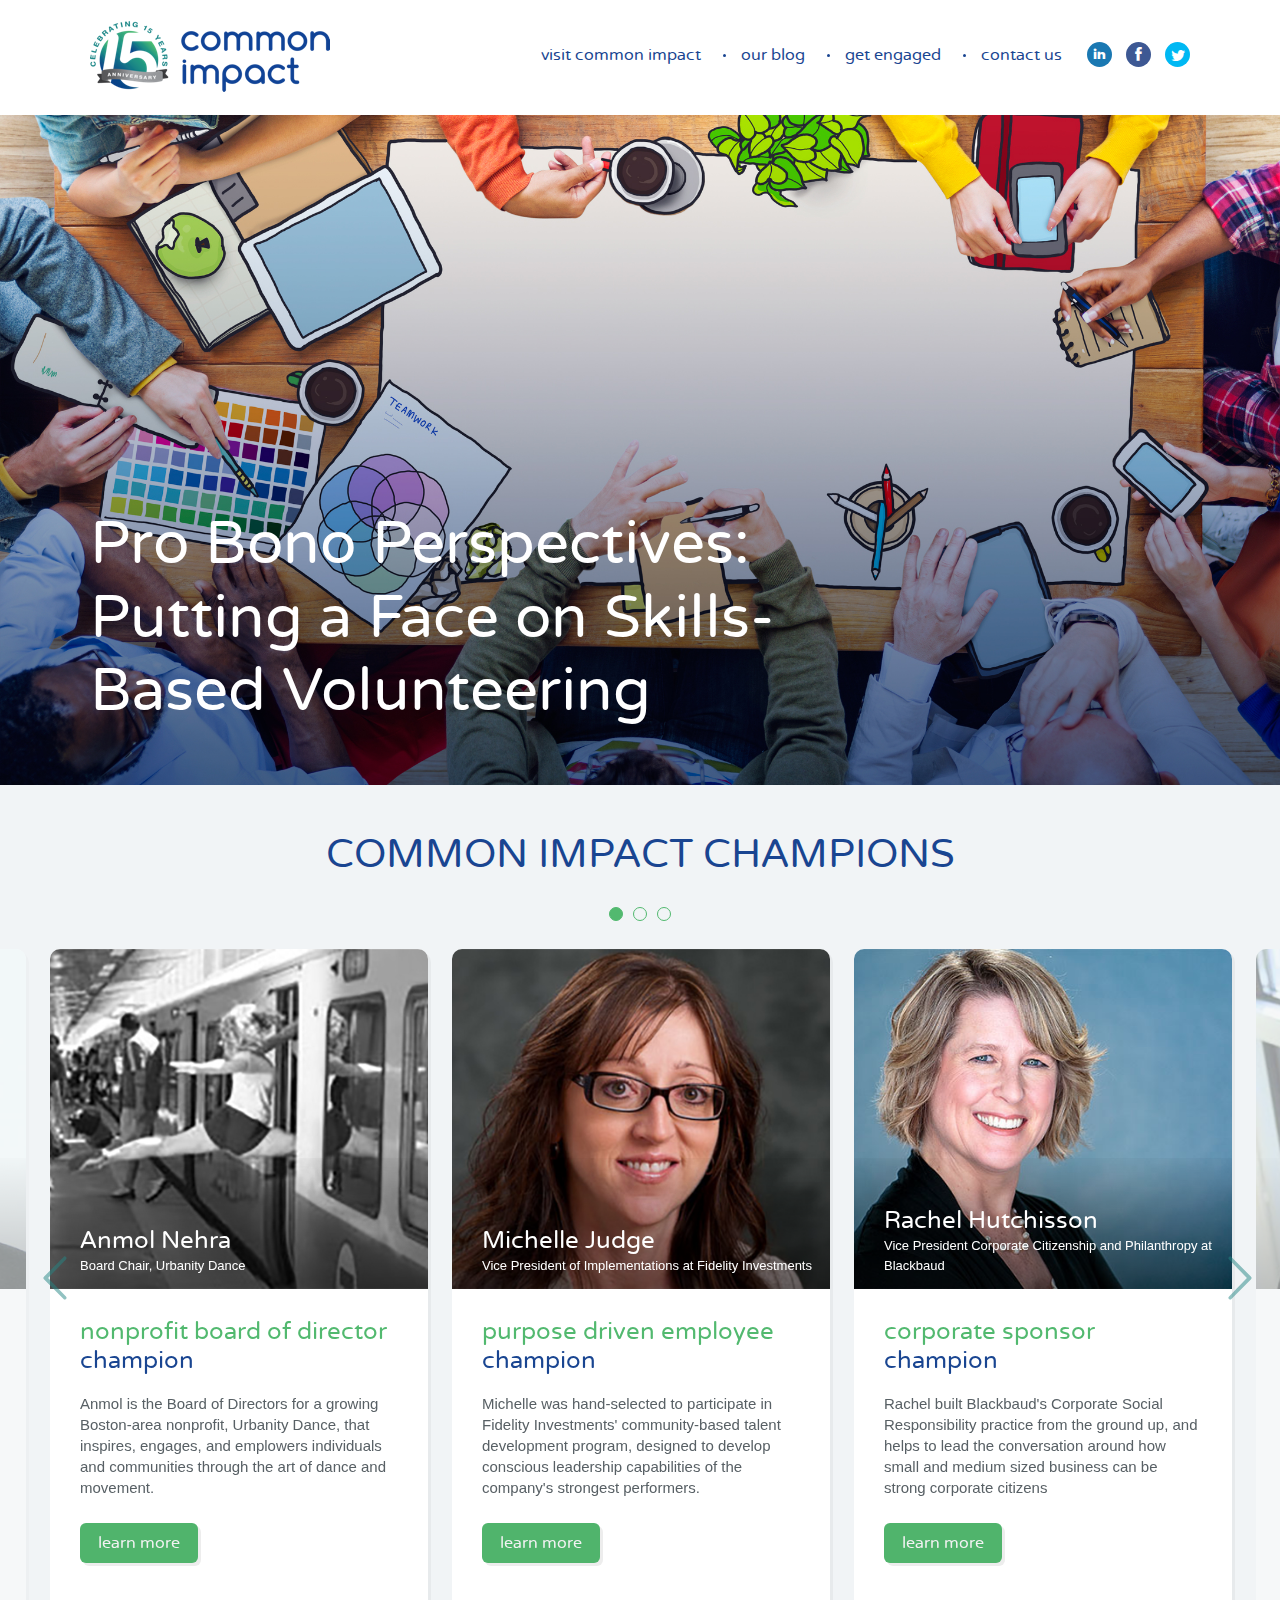
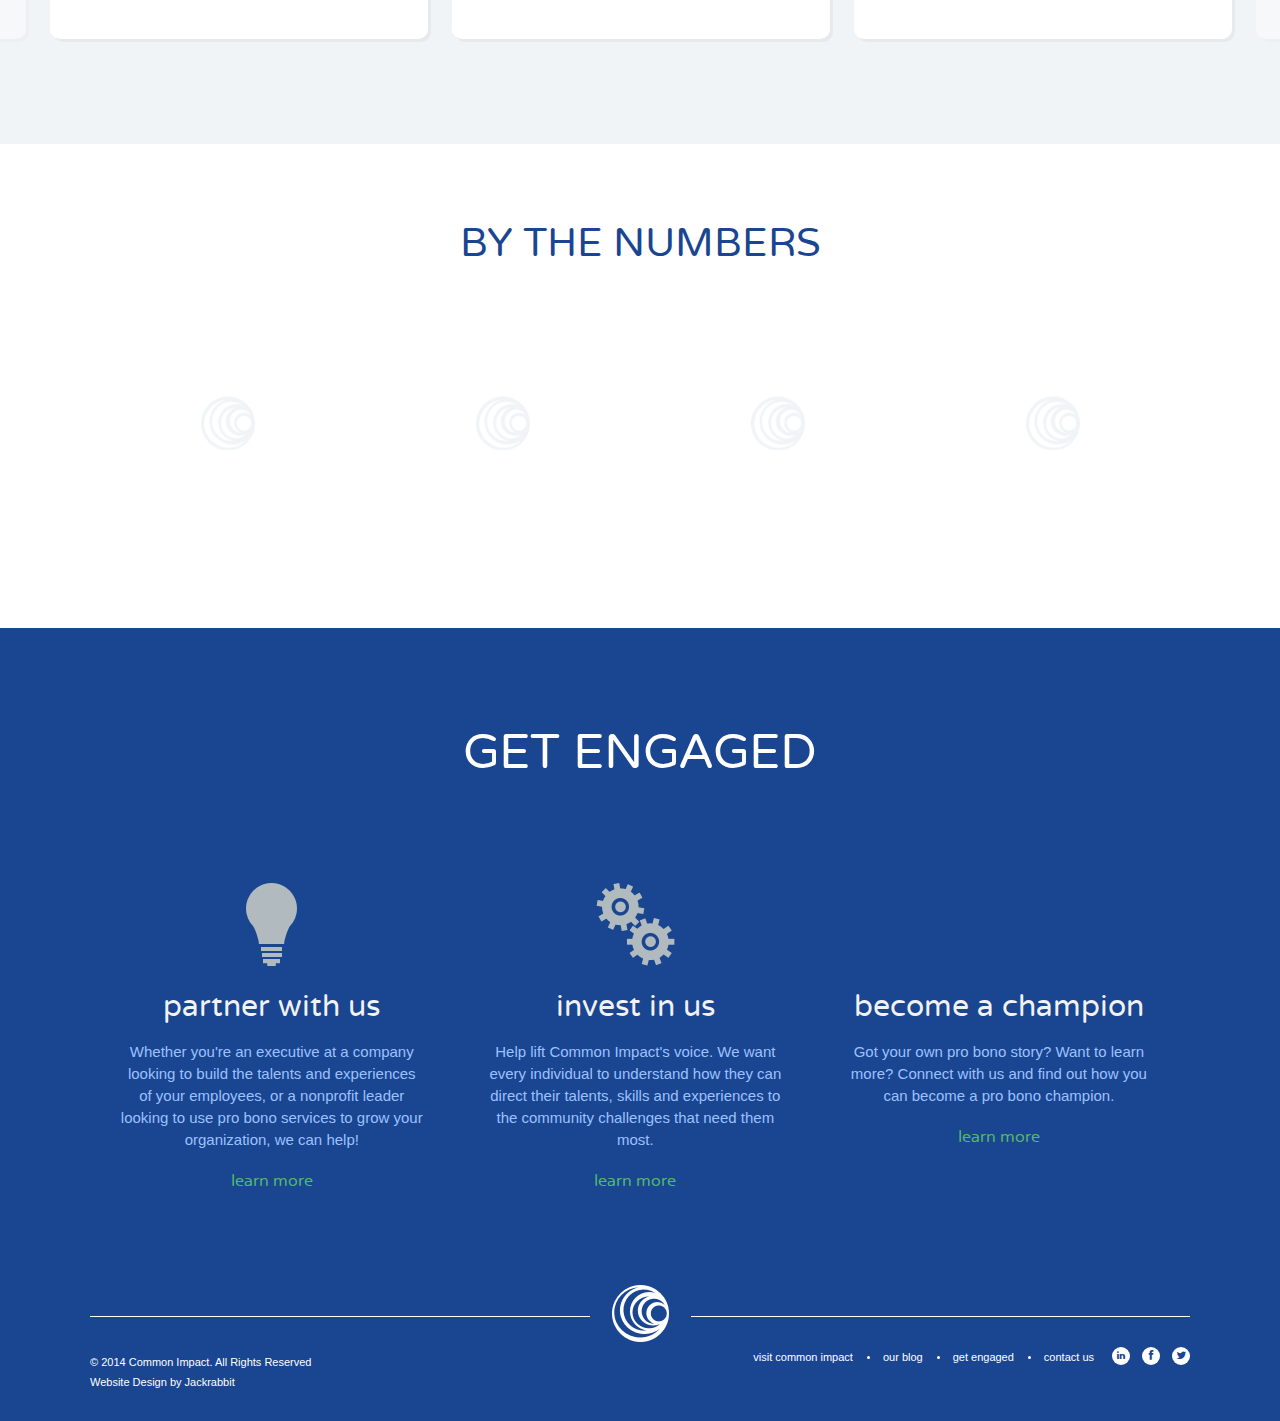
==== commit 565176f9: "update" ====
--- a/_front/index.html
+++ b/_front/index.html
@@ -90,7 +90,7 @@
                              </div> 
                              
                             <div class="content-wrap">
-                                <h5><span>non-profit</span>champion</h5>
+                                <h5><span>purpose driven employee</span>champion</h5>
                                 <p>Michelle was hand-selected to participate in Fidelity Investments' community-based talent development program, designed to develop conscious leadership capabilities of the company's strongest performers.  </p>
                                 <a href="#" class="btn light-green-1 flip-btn">learn more</a>
                             </div>
@@ -127,7 +127,7 @@
                              </div> 
                              
                             <div class="content-wrap">
-                                <h5><span>non-profit</span>champion</h5>
+                                <h5><span>corporate sponsor</span>champion</h5>
                                 <p>Rachel built Blackbaud's Corporate Social Responsibility practice from the ground up, and helps to lead the conversation around how small and medium sized business can be strong corporate citizens</p>
                                 <a href="#" class="btn light-green-1 flip-btn">learn more</a>
                             </div>
@@ -163,7 +163,7 @@
                              </div> 
                              
                             <div class="content-wrap">
-                                <h5><span>non-profit</span>champion</h5>
+                                <h5><span>entrapreneur</span>champion</h5>
                                 <p>Janelle launched Harvard Pilgrim's skills-based volunteer program by having a vision of what it would bring to the company, its employees and its communities</p>
                                 <a href="#" class="btn light-green-1 flip-btn">learn more</a>
                             </div>
@@ -199,7 +199,7 @@
                              </div> 
                              
                             <div class="content-wrap">
-                                <h5><span>non-profit</span>champion</h5>
+                                <h5><span>nonprofit leadership staff</span>champion</h5>
                                 <p>Brian is the Managing Editor of Big, Red &amp; Shiny, award-winning online arts magazine committed to expanding critical discourse and coverage of contemporary art.</p>
                                 <a href="#" class="btn light-green-1 flip-btn">learn more</a>
                             </div>
@@ -236,7 +236,7 @@
                              </div> 
                              
                             <div class="content-wrap">
-                                <h5><span>non-profit</span>champion</h5>
+                                <h5><span>nonprofit board of director</span>champion</h5>
                                 <p>Anmol is the Board of Directors for a growing Boston-area nonprofit, Urbanity Dance, that inspires, engages, and emplowers individuals and communities through the art of dance and movement.</p>
                                 <a href="#" class="btn light-green-1 flip-btn">learn more</a>
                             </div>
@@ -277,7 +277,7 @@
                     
                     <div class="data-box">
                     	<div class="icon" style="background-image:url(ui/images/num-icon-1.jpg)"></div>
-                        <h4><b class="timer" id="hours" data-to="51000" data-speed="3841"></b></h4>
+                        <h4><b class="timer" id="hours" data-to="51000" data-speed="730"></b></h4>
                         <p>hours donated</p>
                     </div> 
                 </li>
@@ -290,7 +290,7 @@
                     
                     <div class="data-box">
                     	<div class="icon" style="background-image:url(ui/images/num-icon-2.png)"></div>
-                        <h4><b class="timer" id="completed" data-to="350" data-speed="4000"></b></h4>
+                        <h4><b class="timer" id="completed" data-to="350" data-speed="780"></b></h4>
                         <p>projects completed</p>
                     </div>
                 </li>
@@ -303,7 +303,7 @@
                     
                     <div class="data-box">
                     	<div class="icon" style="background-image:url(ui/images/num-icon-3.jpg)"></div>
-                        <h4><b class="timer" id="raised" data-to="8000" data-speed="4001"></b>K</h4>
+                        <h4><b class="timer" id="raised" data-to="8000" data-speed="840"></b>K</h4>
                         <p>dollars raised</p>
                     </div>
                 </li>
@@ -316,7 +316,7 @@
                     
                     <div class="data-box">
                     	<div class="icon" style="background-image:url(ui/images/num-icon-4.png)"></div>
-                        <h4><b class="timer" id="volunteers" data-to="1100" data-speed="4501"></b></h4>
+                        <h4><b class="timer" id="volunteers" data-to="1100" data-speed="855"></b></h4>
                         <p>volunteers</p>
                     </div>
                 </li>
@@ -400,43 +400,6 @@
         
     <script src="ui/js/jquery.plugins.js" type="text/javascript"></script>
     <script src="ui/js/jquery.init.js" type="text/javascript"></script>    
-     <script type="text/javascript">
-    jQuery(function ($) {
-      // custom formatting example
-      $('#hours').data('countToOptions', {
-        formatter: function (value, options) {
-          return value.toFixed(options.decimals).replace(/\B(?=(?:\d{3})+(?!\d))/g, ',');
-        }
-      });
-
-
-     $('#completed').data('countToOptions', {
-        formatter: function (value, options) {
-          return value.toFixed(options.decimals).replace(/\B(?=(?:\d{3})+(?!\d))/g, ',');
-        }
-      });
-
-	 $('#raised').data('countToOptions', {
-        formatter: function (value, options) {
-          return value.toFixed(options.decimals).replace(/\B(?=(?:\d{3})+(?!\d))/g, ',');
-        }
-      });
-
-	 $('#volunteers').data('countToOptions', {
-        formatter: function (value, options) {
-          return value.toFixed(options.decimals).replace(/\B(?=(?:\d{3})+(?!\d))/g, ',');
-        }
-      });
-
-      // start all the timers
-      $('.timer').each(count);
-
-      function count(options) {
-        var $this = $(this);
-        options = $.extend({}, options || {}, $this.data('countToOptions') || {});
-        $this.countTo(options);
-      }
-    });
-  </script>
+    
 </body>
 </html>--- a/_front/ui/css/style.css
+++ b/_front/ui/css/style.css
@@ -3,6 +3,8 @@
 /* !RESETS AND DEFAULTS */
 /* ========================================================================= */
 html, body, div, object, iframe, h1, h2, h3, h4, h5, h6, p, blockquote, pre, abbr, address, cite, code, del, dfn, img, ins, kbd, q, samp, var, hr, acronym, dl, dt, dd, ol, ul, li, pre, fieldset, form, label, legend, table, caption, tbody, tfoot, thead, tr, th, td, article, aside, canvas, details, figcaption, figure, footer, header, hgroup, menu, nav, section, summary, time, mark, audio, video { border: 0; outline: 0; font-style: normal; font-weight: 400; font-size: 100%; vertical-align: baseline; margin: 0; padding: 0; -webkit-text-size-adjust: 100%; }
+
+* { box-sizing: border-box;} 
 
 em, strong, b, i, a, span, sub, sup, small { border: 0; outline: 0; font-size: 100%; vertical-align: baseline; margin: 0; padding: 0; }
 
@@ -203,8 +205,11 @@
 .dropdwn-btn { display: none; }
 
 .btn { -moz-border-radius: 6px; -webkit-border-radius: 6px; border-radius: 6px; box-shadow: 3px 3px 0 rgba(0, 0, 0, 0.07); -webkit-box-shadow: 3px 3px 0 rgba(0, 0, 0, 0.07); -moz-box-shadow: 3px 3px 0 rgba(0, 0, 0, 0.07); color: #f2f2f2; font-size: 16px; font-weight: 400; line-height: 16px; padding: 12px 18px; display: inline-block; }
+.btn2 { -moz-border-radius: 6px; -webkit-border-radius: 6px; border-radius: 6px; box-shadow: 3px 3px 0 rgba(0, 0, 0, 0.07); -webkit-box-shadow: 3px 3px 0 rgba(0, 0, 0, 0.07); -moz-box-shadow: 3px 3px 0 rgba(0, 0, 0, 0.07); color: #f2f2f2; font-size: 16px; font-weight: 400; line-height: 16px; padding: 3px 7px; display: inline-block; }
 .btn.light-green-1 { background-color: #50b46c; }
 .btn.light-green-1:hover { background-color: #258584; }
+.btn2.light-green-1 { background-color: #50b46c; }
+.btn2.light-green-1:hover { background-color: #258584; }
 .btn.light-green-3 { background-color: #50b46c; }
 .btn.light-green-3:hover { background-color: #fff; color: #52b96f; }
 .btn.light-green-2 { background-color: #50b46c; line-height:5px; border-radius:100px; padding:12px 10px; }
@@ -237,6 +242,8 @@
 #header .header-social a i.social-twitter { background-color: #00b8f3; }
 #header .header-social a i.social-twitter:before { top: 1px; }
 #header .header-social a i:hover { background-color: #258584; }
+#mobile-menu-wrap {display:none;}
+
 
 #logo { display: inline-block; line-height: 90px; }
 #logo a { display: block; height: 90px; display: inline-block; vertical-align: middle; }
@@ -390,6 +397,48 @@
 
 .slick-next { right:30px; }
 .slick-next:before { content: 'f'; }
+
+
+
+/*           BIO PAGES                */
+
+
+#champion-top {background-color:#F1F4F6; border-top:2px solid #DEE4E7; padding:39px 0; }
+#champion-top .left {float:left; width:50%;}
+#champion-top .right {float:right; width:50%;}
+.rachel {height:338px; width:550px; overflow:hidden; border-radius:1em 0 0 1em; box-shadow: 3px 3px 0px #EAECED;}
+#champion-top .right {height:338px; background-color:#ffffff; border-radius:0 1em 1em 0; padding:37px 0 0 55px; box-shadow: 3px 3px 0px #EAECED;}
+#champion-top .right h3 {font-family: 'varela_roundregular'; font-size: 30px; color: #194591; line-height: 37px;}
+#champion-top .right h5 {font-family: Helvetica; font-size: 14px; color: #52B96F; line-height: 17px;}
+#champion-top .right p {font-family: Helvetica; font-weight:300; font-size: 18px; color: #586065; line-height: 28px; padding:30px 0;}
+#champion-bio {background-color:#ffffff; padding-top:71px; padding-bottom:76px;}
+.spacer {width:100%; height:1px; background-color:#DEE4E7;}
+#champion-bio .spacer {margin:45px 0;}
+#champion-bio .left {float:left; width:65%; padding-right:59px;}
+#champion-bio .right {float:left; width:35%;}
+#champion-bio ul {text-align: center;}
+#champion-bio ul li {display:inline-block;}
+#champion-bio h2 {font-family: Helvetica; font-size: 18px; color: #258584; text-align:center; line-height: 28px; max-width:500px;}
+#champion-bio .left h3 {font-family: 'varela_roundregular'; font-size: 24px; color: #194591; line-height: 29px; padding-top:35px; padding-bottom:16px;}
+.quote { font-family: 'Arial Rounded MT'; font-weight: bold; max-width:40px; font-size: 48px; color: #258584; line-height: 50px; vertical-align: top;}
+#champion-bio .left p {font-family: Helvetica; font-weight:300; font-size:15px; line-height:24px; color:#586065; padding-bottom:10px;}
+#champion-bio .left ol {font-family: Helvetica; font-weight:300; font-size:15px; line-height:24px; color:#586065; padding:20px 0 20px 25px; counter-reset: item; display: table;}
+#champion-bio .left ol li { display: table-row;}
+#champion-bio .left ol li:before { content: counter(item) ". "; counter-increment: item; font-weight:bold; color: #258584; display: table-cell; text-align: right; padding-right: 15px;}
+.readmore {color:#52B96F;}
+.biolink {color:#52B96F;}
+
+.second-ul {padding-top:43px;}
+.last {margin-bottom:50px;}
+.sidebar {background: #F1F4F6; border-radius: 20px; padding:32px 48px 32px 38px;}
+.sidebar h3 {font-family: 'varela_roundregular'; font-size: 22px; color: #258584; line-height: 26px;}
+.sidespacer {width:100%; height: 2px; background-color:#DEE4E7; margin-top:11px;}
+.sidebar h4 {font-family: 'varela_roundregular'; font-size: 18px; color: #52B96F; line-height: 22px; padding-top:26px;}
+.sidebar p {font-family: Helvetica; font-weight:300; font-size: 15px; color: #586065; line-height: 21px; padding:10px 0;}
+.sidebar-outter {padding:32px 48px 32px 38px;}
+.sidebar-outter h3 {font-family: 'varela_roundregular'; font-size: 18px; color: #258584; line-height: 26px;}
+.sidebar-outter a {font-family: Helvetica; font-weight:300; font-size: 15px; color: #52B96F; line-height: 24px;}
+.outter-spacer {margin:5px 0 5px 0; width:100%; height:1px; background-color:#DEE4E7;}
 
 /* ========================================================================= */
 /* !MEDIA QUERIES */
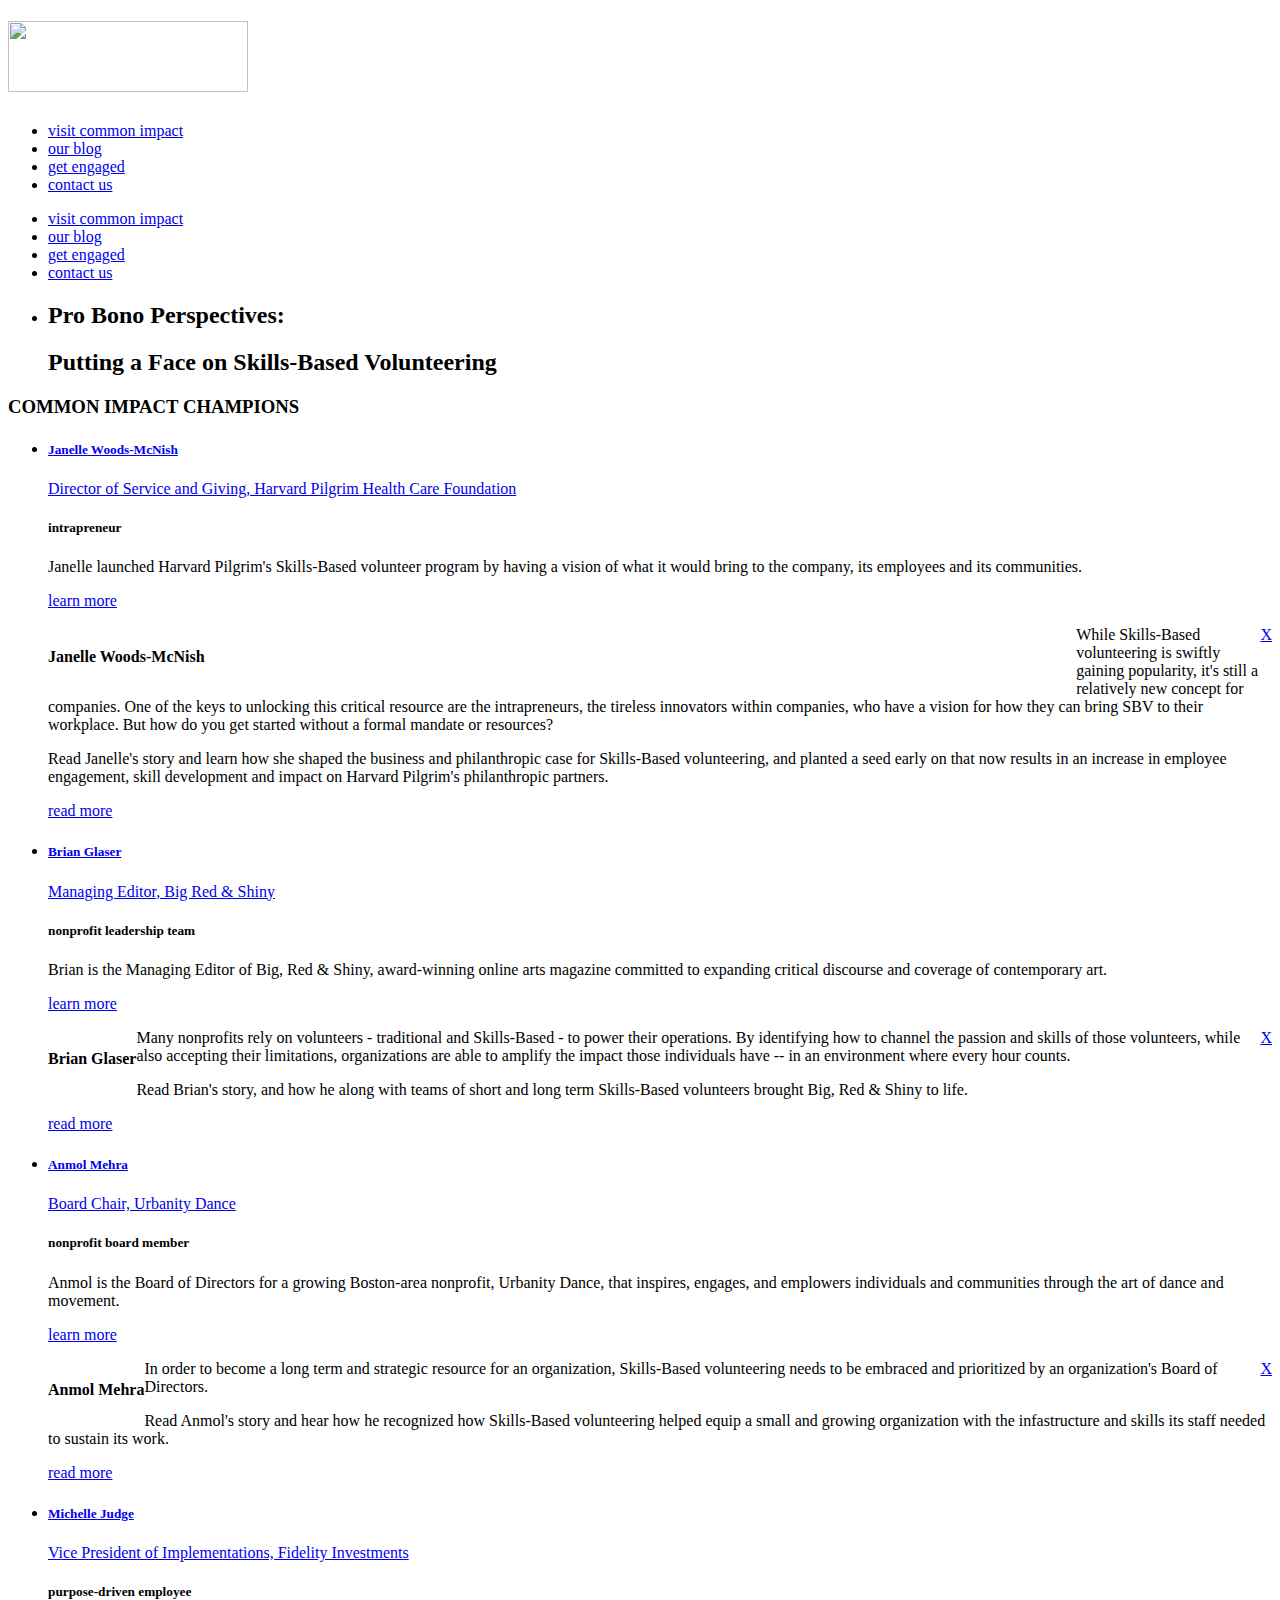
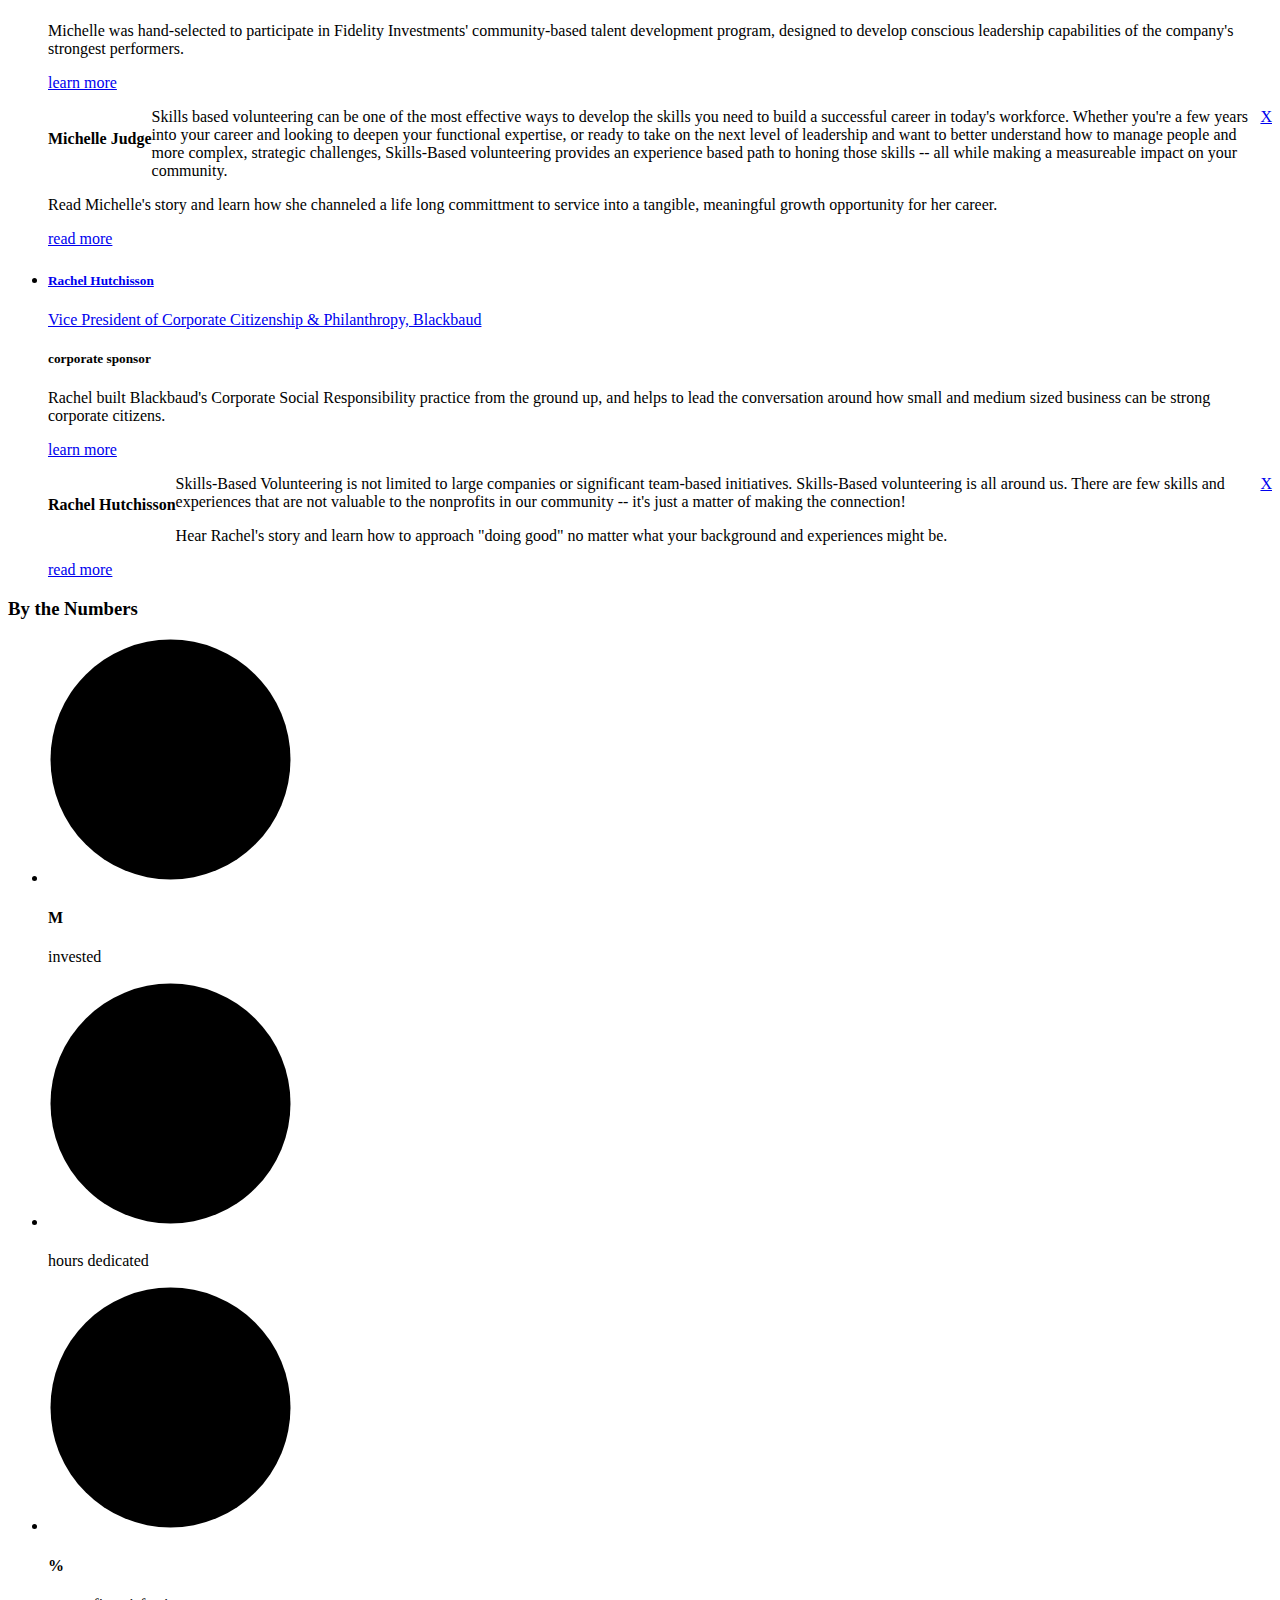
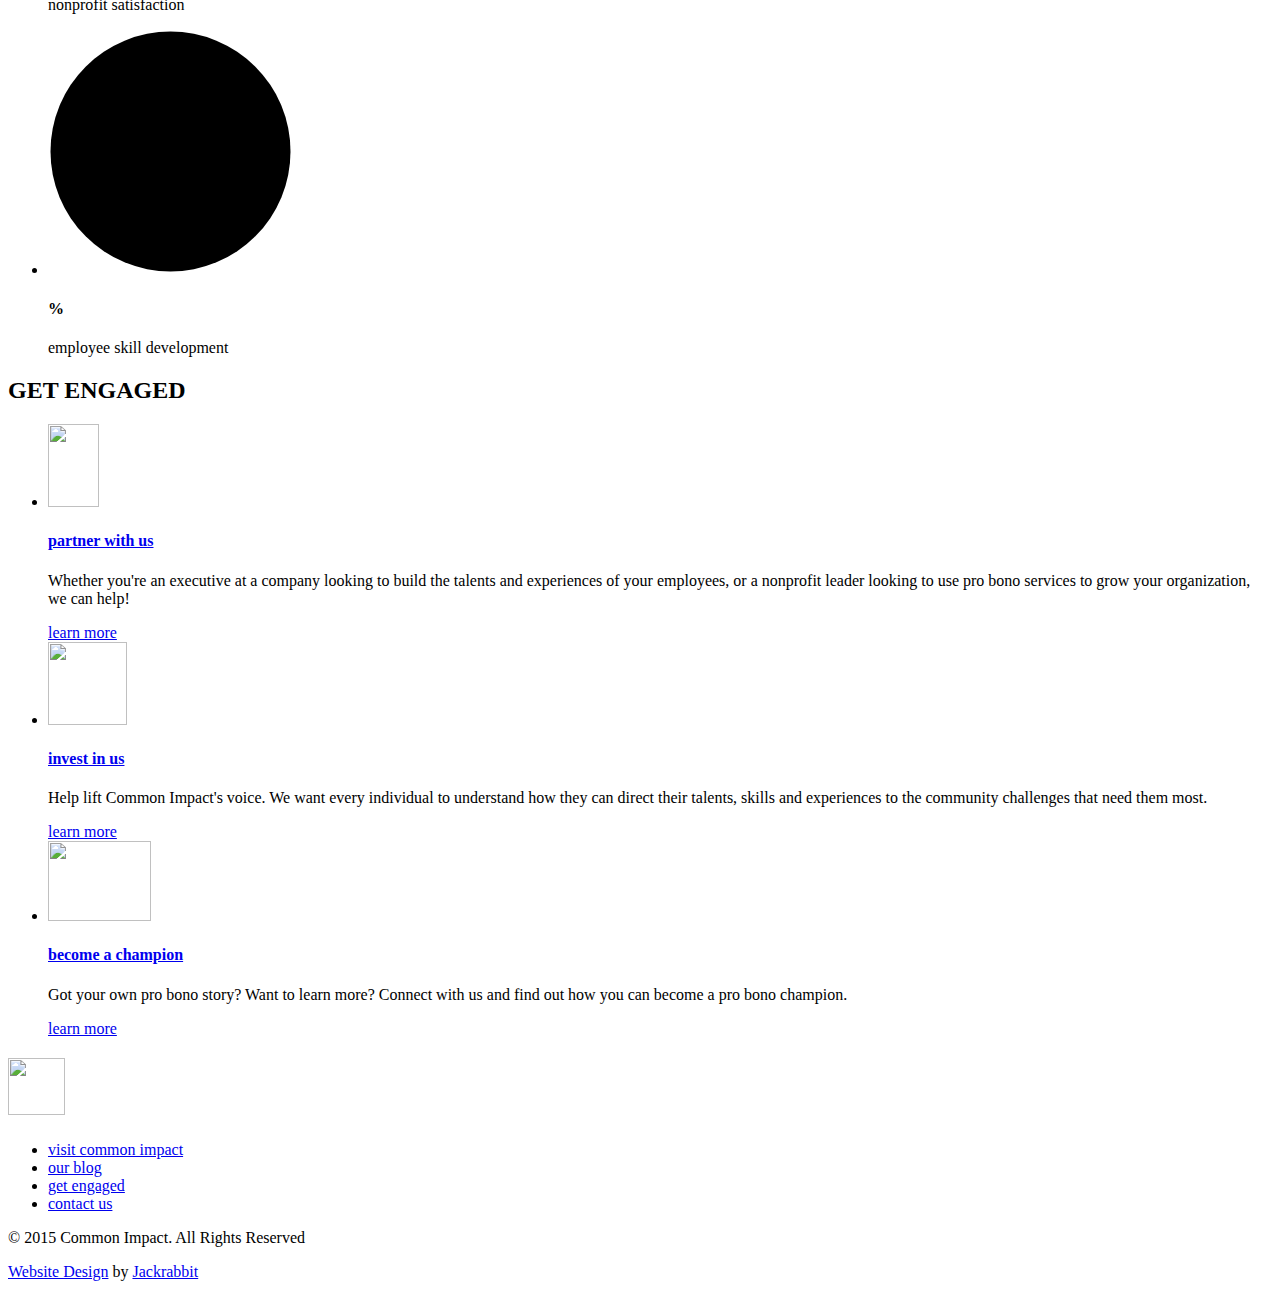
==== commit 2c0f1bb7: "SBV edits, update from server" ====
--- a/_front/index.html
+++ b/_front/index.html
@@ -1,405 +1,418 @@
-<!DOCTYPE html>
-<html lang="en">
-<head>
-    <meta charset="utf-8" />
-    <meta name="MSSmartTagsPreventParsing" content="true" /><!--[if lte IE 9]><meta http-equiv="X-UA-Compatible" content="IE=Edge"/><![endif]-->
-    <meta name="viewport" content="width=device-width, initial-scale=1, maximum-scale=1, user-scalable=no" />
-    <title>Common Impact</title>
-	<link type="text/css" rel="stylesheet" media="all" href="ui/css/style.css" />
-    <link type="text/plain" rel="author" href="authors.txt" />
-    <link type="image/x-icon" rel="shortcut icon" href="favicon.ico" />
-    <script src="ui/js/modernizr.js"></script>
-    <script src="ui/js/jquery.js" type="text/javascript"></script>
-</head>
-<body>
-  
-    <header id="header">
-    	<div class="wrap clearfix">
-        	<h1 id="logo" class="pull-left">
-            	<a href="http://commonimpact.org/">
-                	<img src="ui/images/logo.png" width="240" height="71" alt="" />
-                </a>
-            </h1>
-            
-            <div class="header-right pull-right hidden-s">
-            	<div class="clearfix inner-wrap">
-                	<div class="header-social pull-right">
-                    	<a href="https://www.linkedin.com/company/common-impact"><i class="social-linkedin"></i></a>
-                        <a href="https://www.facebook.com/pages/Common-Impact/95882185891"><i class="social-facebook"></i></a>
-                        <a href="https://twitter.com/commonimpact"><i class="social-twitter"></i></a>
-                    </div>
-                	<nav id="main-nav" class="pull-right">
-                    	<ul>
-                        	<li><a href="http://commonimpact.org/">visit common impact</a></li>
-                            <li><a href="http://commonimpact.org/blog/">our blog</a></li>
-                            <li><a href="#getengaged">get engaged</a></li>
-                            <li><a href="http://commonimpact.org/about/contact">contact us</a></li>
-                        </ul>
-                    </nav>
-                </div>
-            </div><!--header-right-->
-        </div>
-        
-        <div id="toggle_menu_btn" class="visible-s"><span></span></div>
-        
-        <div id="mobile-menu-wrap">
-        	<nav id="mobile-menu">
-            	<ul>
-                    <li><a href="http://commonimpact.org/">visit common impact</a></li>
-                    <li><a href="http://commonimpact.org/blog/">our blog</a></li>
-                    <li><a href="#getengaged">get engaged</a></li>
-                    <li><a href="http://commonimpact.org/about/contact">contact us</a></li>
-                </ul>
-            </nav>
-            
-            <div class="header-social pull-right">
-                <a href="https://www.linkedin.com/company/common-impact"><i class="social-linkedin"></i></a>
-                <a href="https://www.facebook.com/pages/Common-Impact/95882185891"><i class="social-facebook"></i></a>
-                <a href="https://twitter.com/commonimpact"><i class="social-twitter"></i></a>
-            </div>
-        </div>
-    </header>
-	
-    
-    <div id="hm-banner">
-    	<ul>
-        	<li>
-            	<div class="banner-bg" style="background-image:url(ui/images/banner.jpg)"></div>
-                <div class="banner-text">
-                	<div class="wrap">
-                    	<h2> Pro Bono Perspectives:  Putting a Face on Skills-Based Volunteering</h2>
-                    </div>
-                </div>
-            </li>
-        </ul>
-    </div>
-
-
-	<section id="champions-wrap" class="hm-module">
-    	<h3>COMMON IMPACT CHAMPIONS</h3>
-    	<ul id="champions">
-        	<li>
-            	<div class="flip-container">
-                    <div class="flipper">
-                        <div class="front">                        
-                            <div class="photo" style="background-image:url(ui/images/judge-michelle.jpg)">
-                            	<div class="info">
-                                	<h5>Michelle Judge</h5> 
-                                    <span>Vice President of Implementations at Fidelity Investments</span>
-                                </div> <!--info-->
-                             </div> 
-                             
-                            <div class="content-wrap">
-                                <h5><span>purpose driven employee</span>champion</h5>
-                                <p>Michelle was hand-selected to participate in Fidelity Investments' community-based talent development program, designed to develop conscious leadership capabilities of the company's strongest performers.  </p>
-                                <a href="#" class="btn light-green-1 flip-btn">learn more</a>
-                            </div>
-                        </div>
-                        
-                        <div class="back"> 
-                            <div style="float:left;">
-                            <h4>Michelle Judge</h4>
-                            </div>
-                            <div style="float:right;"> 
-                            <a href="#" class="btn light-green-2 flip-btn">X</a>
-                            </div>
-                            <div class="clearfix"></div>
-                            <p>Skills based volunteering can be one of the most effective ways to develop the skills you need to build a successful career in today's workforce.  Whether you're a few years into your career and looking to deepen your functional expertise, or ready to take on the next level of leadership and want to better understand how to manage people and more complex, strategic challenges, skills-based volunteering provides an experience based path to honing those skills -- all while making a measureable impact on your community.</p>
-
-<p>Read Michelle's story and learn how she channeled a life long committment to service into a tangible, meaningful growth opportunity for her career.</p>
-                            
-                            <a href="michelle-bio.html" class="btn light-green-3">read more</a>
-
-							
-                        </div>
-                    </div>
-                </div>
-            </li>
-            <li>
-            	<div class="flip-container">
-                    <div class="flipper">
-                        <div class="front">                        
-                            <div class="photo" style="background-image:url(ui/images/hutchisson-rachel.jpg)">
-                            	<div class="info">
-                                	<h5>Rachel Hutchisson</h5>
-                                    <span>Vice President Corporate Citizenship and Philanthropy at Blackbaud</span>
-                                </div> <!--info-->
-                             </div> 
-                             
-                            <div class="content-wrap">
-                                <h5><span>corporate sponsor</span>champion</h5>
-                                <p>Rachel built Blackbaud's Corporate Social Responsibility practice from the ground up, and helps to lead the conversation around how small and medium sized business can be strong corporate citizens</p>
-                                <a href="#" class="btn light-green-1 flip-btn">learn more</a>
-                            </div>
-                        </div>
-                        
-                        <div class="back">
-                            <div style="float:left;">
-                            <h4>Rachel Hutchisson</h4>
-                            </div>
-                            <div style="float:right;"> 
-                            <a href="#" class="btn light-green-2 flip-btn">X</a>
-                            </div>
-                            <div class="clearfix"></div>
-                            <p>Skills-Based Volunteering is not limited to large companies or significant team-based initiatives.  Skills-based volunteering is all around us.  There are few skills and experiences that are not valuable to the nonprofits in our community -- it's just a matter of making the connection!</p>
-
-<p>Hear Rachel's story and learn how to approach "doing good" no matter what your background and experiences might be.</p>
-
-							<a href="rachel-bio.html" class="btn light-green-3">read more</a>
-
-                        </div>
-                    </div>
-                </div>
-            </li>
-            <li>
-            	<div class="flip-container">
-                    <div class="flipper">
-                        <div class="front">                        
-                            <div class="photo" style="background-image:url(ui/images/woods-mcnish-janelle.jpg)">
-                            	<div class="info">
-                                	<h5>Janelle Woods-McNish</h5>
-                                    <span>Director of Service and Giving, Harvard Pilgrim Healthcare Foundation</span>
-                                </div> <!--info-->
-                             </div> 
-                             
-                            <div class="content-wrap">
-                                <h5><span>entrapreneur</span>champion</h5>
-                                <p>Janelle launched Harvard Pilgrim's skills-based volunteer program by having a vision of what it would bring to the company, its employees and its communities</p>
-                                <a href="#" class="btn light-green-1 flip-btn">learn more</a>
-                            </div>
-                        </div>
-                        
-                        <div class="back">
-                            <div style="float:left;">
-                            <h4>Janelle Woods-McNish</h4>
-                            </div>
-                            <div style="float:right;"> 
-                            <a href="#" class="btn light-green-2 flip-btn">X</a>
-                            </div>
-                            <div class="clearfix"></div>
-                            <p>While skills-based volunteering is swiftly gaining popularity, it's still a relatively new concept for companies.  One of the keys to unlocking this critical resource are the intrapreneurs, the tireless innovators within companies,  who have a vision for how they can bring SBV to their workplace.  But how do you get started without a formal mandate or resources?</p>
-
-<p>Read Janelle's story and learn how she shaped the business and philanthropic case for skills-based volunteering, and planted a seed early on that now results in an increase in employee engagement, skill development and impact on Harvard Pilgrim's philanthropic partners.</p>
-
-							<a href="janelle-bio.html" class="btn light-green-3">read more</a>
-
-                        </div>
-                    </div>
-                </div>
-            </li>
-            <li>
-            	<div class="flip-container">
-                    <div class="flipper">
-                        <div class="front">                        
-                            <div class="photo" style="background-image:url(ui/images/glaser-brian.jpg)">
-                            	<div class="info">
-                                	<h5>Brian Glaser</h5>
-                                    <span>Managing Editor, Big, Red &amp; Shiny</span>
-                                </div> <!--info-->
-                             </div> 
-                             
-                            <div class="content-wrap">
-                                <h5><span>nonprofit leadership staff</span>champion</h5>
-                                <p>Brian is the Managing Editor of Big, Red &amp; Shiny, award-winning online arts magazine committed to expanding critical discourse and coverage of contemporary art.</p>
-                                <a href="#" class="btn light-green-1 flip-btn">learn more</a>
-                            </div>
-                        </div>
-                        
-                        <div class="back">
-                            <div style="float:left;">
-                            <h4>Brian Glaser</h4>
-                            </div>
-                            <div style="float:right;"> 
-                            <a href="#" class="btn light-green-2 flip-btn">X</a>
-                            </div>
-                            <div class="clearfix"></div>
-                            <p>Many nonprofits rely on volunteers - traditional and skills-based - to power their operations. By identifying how to channel the passion and skills of those volunteers, while also accepting their limitations, organizations are able to amplify the impact those individuals have -- in an environment where every hour counts.</p>
-
-<p>Read Brian's story, and how he along with teams of short and long term skills-based volunteers brought Big, Red &amp; Shiny to life.</p>
-
-							<a href="brian-bio.html" class="btn light-green-3">read more</a>
-
-                        </div>
-                    </div>
-                </div>
-            </li>
-            
-            <li>
-            	<div class="flip-container">
-                    <div class="flipper">
-                        <div class="front">                        
-                            <div class="photo" style="background-image:url(ui/images/nehra-anmol.jpg)">
-                            	<div class="info">
-                                	<h5>Anmol Nehra</h5>
-                                    <span>Board Chair, Urbanity Dance</span>
-                                </div> <!--info-->
-                             </div> 
-                             
-                            <div class="content-wrap">
-                                <h5><span>nonprofit board of director</span>champion</h5>
-                                <p>Anmol is the Board of Directors for a growing Boston-area nonprofit, Urbanity Dance, that inspires, engages, and emplowers individuals and communities through the art of dance and movement.</p>
-                                <a href="#" class="btn light-green-1 flip-btn">learn more</a>
-                            </div>
-                        </div>
-                        
-                        <div class="back">
-                            <div style="float:left;">
-                            <h4>Anmol Nehra</h4>
-                            </div>
-                            <div style="float:right;"> 
-                            <a href="#" class="btn light-green-2 flip-btn">X</a>
-                            </div>
-                            <div class="clearfix"></div>
-                            <p>In order to become a long term and strategic resource for an organization, skills-based volunteering needs to be embraced and prioritized by an organization's Board of Directors.</p>
-
-<p>Read Anmol's story and hear how he recognized how skills-based volunteering helped equip a small and growing organization with the infastructure and skills its staff needed to sustain its work.</p>
-
-							<a href="anmol-bio.html" class="btn light-green-3">read more</a>
-
-                        </div>
-                    </div>
-                </div>
-            </li>
-        </ul>
-    </section>
-    
-    
-    <section id="numbers-wrapper" class="hm-module">
-    	<h3>By the Numbers</h3>
-        
-        <div class="wrap">
-        	<ul id="circle-numbers">              
-                <li data-percent="100">
-                	<div class="circle-border"></div>
-                	<svg width="245" height="245">
-					  <circle class="outer" cx="50%" cy="50%" r="120" transform="rotate(-90, 122, 122)"/>
-					</svg>
-                    
-                    <div class="data-box">
-                    	<div class="icon" style="background-image:url(ui/images/num-icon-1.jpg)"></div>
-                        <h4><b class="timer" id="hours" data-to="51000" data-speed="730"></b></h4>
-                        <p>hours donated</p>
-                    </div> 
-                </li>
-                
-                <li data-percent="100">
-                	<div class="circle-border"></div>
-                	<svg width="245" height="245">
-					  <circle class="outer" cx="50%" cy="50%" r="120" transform="rotate(-90, 122, 122)"/>
-					</svg>
-                    
-                    <div class="data-box">
-                    	<div class="icon" style="background-image:url(ui/images/num-icon-2.png)"></div>
-                        <h4><b class="timer" id="completed" data-to="350" data-speed="780"></b></h4>
-                        <p>projects completed</p>
-                    </div>
-                </li>
-                
-                <li data-percent="100">
-                	<div class="circle-border"></div>
-                	<svg width="245" height="245">
-					  <circle class="outer" cx="50%" cy="50%" r="120" transform="rotate(-90, 122, 122)"/>
-					</svg> 
-                    
-                    <div class="data-box">
-                    	<div class="icon" style="background-image:url(ui/images/num-icon-3.jpg)"></div>
-                        <h4><b class="timer" id="raised" data-to="8000" data-speed="840"></b>K</h4>
-                        <p>dollars raised</p>
-                    </div>
-                </li>
-                
-                <li data-percent="100">
-                	<div class="circle-border"></div>
-                	<svg width="245" height="245">
-					  <circle class="outer" cx="50%" cy="50%" r="120" transform="rotate(-90, 122, 122)"/>
-					</svg> 
-                    
-                    <div class="data-box">
-                    	<div class="icon" style="background-image:url(ui/images/num-icon-4.png)"></div>
-                        <h4><b class="timer" id="volunteers" data-to="1100" data-speed="855"></b></h4>
-                        <p>volunteers</p>
-                    </div>
-                </li>
-            </ul>
-        </div>
-    </section><!--numbers-->
-    
-    
-    <section id="engaged-wrapper" class="hm-module">
-    	<h2><a name="getengaged">GET ENGAGED</a></h2>
-    	<div class="wrap">     	
-            <ul id="engaged-box">
-            	<li>
-                	<div class="icon">
-                    	<img src="ui/images/ICON-1.png" width="51" height="83" alt="" />
-                    </div>
-                    <h4><a href="http://commonimpact.org/partners/overview ">partner with us</a></h4>
-                    <p>Whether you're an executive at a company looking to build the talents and experiences of your employees, or a nonprofit leader looking to use pro bono services to grow your organization, we can help! </p>
-                    <a href="http://commonimpact.org/partners/overview " class="link green-link">learn more</a>
-                </li>
-                <li>
-                	<div class="icon">
-                    	<img src="ui/images/ICON-.png" width="79" height="83" alt="" />
-                    </div>
-                    <h4><a href="https://www.networkforgood.org/donation/MakeDonation.aspx?ORGID2=300440394">invest in us</a></h4>
-                    <p>Help lift Common Impact's voice.  We want every individual to understand how they can direct their talents, skills and experiences to the community challenges that need them most. </p>
-                    <a href="https://www.networkforgood.org/donation/MakeDonation.aspx?ORGID2=300440394" class="link green-link">learn more</a>
-                </li>
-                <li>
-                	<div class="icon">
-                    	<img src="ui/images/ICON-3.png" width="103" height="80" alt="" />
-                    </div>
-                    <h4><a href="mailto:info@commonimpact.org ">become a champion</a></h4>
-                    <p>Got your own pro bono story?  Want to learn more?  Connect with us and find out how you can become a pro bono champion.   </p>
-                    <a href="mailto:info@commonimpact.org " class="link green-link">learn more</a>
-                </li>
-            </ul>
-        </div>
-    </section>
-    
-    
-    <footer id="footer">
-    	<div class="wrap">
-        	<div class="f-logo">
-            	<h2>
-                	<a href="http://commonimpact.org/"><img src="ui/images/f-logo.png" width="57" height="57" alt="" /></a>
-                </h2>
-            </div><!--f-logo-->
-            
-            <div class="clearfix f-row-two">
-            	<div class="f-nav-wrap pull-right">
-                	<nav class="f-main-menu pull-left hidden-s">
-                    	<ul>
-                        	<li><a href="http://commonimpact.org/">visit common impact</a></li>
-                            <li><a href="http://commonimpact.org/blog/">our blog</a></li>
-                            <li><a href="#getengaged">get engaged</a></li>
-                            <li><a href="http://commonimpact.org/about/contact">contact us</a></li>
-                        </ul>
-                    </nav>
-                    
-                    <div class="f-social pull-left">
-                    	<a href="https://www.linkedin.com/company/common-impact"><i class="social-linkedin"></i></a>
-                        <a href="https://www.facebook.com/pages/Common-Impact/95882185891"><i class="social-facebook"></i></a>
-                        <a href="https://twitter.com/commonimpact"><i class="social-twitter"></i></a>
-                    </div>
-                </div><!--right-->
-                
-            	<div class="pull-left f-right">
-                	<div class="box">
-                    	<p>&copy; 2014 Common Impact. All Rights Reserved</p>
-                    </div>
-                    <div class="box">
-                    	<span class="jackrabbit"><a href="http://www.jumpingjackrabbit.com" title="Website Design by Jackrabbit" target="_blank">Website Design</a> by <a href="http://www.jumpingjackrabbit.com" title="Website Design by Jackrabbit" target="_blank">Jackrabbit</a></span>
-                    </div>
-                </div>
-            </div>
-        </div>
-    </footer>
-    
-        
-        
-    <script src="ui/js/jquery.plugins.js" type="text/javascript"></script>
-    <script src="ui/js/jquery.init.js" type="text/javascript"></script>    
-    
-</body>
+<!DOCTYPE html>
+<html lang="en">
+<head>
+    <meta charset="utf-8" />
+    <meta name="MSSmartTagsPreventParsing" content="true" /><!--[if lte IE 9]><meta http-equiv="X-UA-Compatible" content="IE=Edge"/><![endif]-->
+    <meta name="viewport" content="width=device-width, initial-scale=1, maximum-scale=1, user-scalable=no" />
+    <title>Common Impact</title>
+	<link type="text/css" rel="stylesheet" media="all" href="ui/css/style.css" />
+    <link type="text/plain" rel="author" href="authors.txt" />
+    <link type="image/x-icon" rel="shortcut icon" href="favicon.ico" />
+    <script src="ui/js/modernizr.js"></script>
+    <script src="ui/js/jquery.js" type="text/javascript"></script>
+</head>
+<body>
+  
+    <header id="header">
+    	<div class="wrap clearfix">
+        	<h1 id="logo" class="pull-left">
+            	<a href="http://probonoperspectives.org/">
+                	<img src="ui/images/logo.png" width="240" height="71" alt="" />
+                </a>
+            </h1>
+            
+            <div class="header-right pull-right hidden-s">
+            	<div class="clearfix inner-wrap">
+                	<div class="header-social pull-right">
+                    	<a href="https://www.linkedin.com/grp/home?gid=678067" target="_blank"><i class="social-linkedin"></i></a>
+                        <a href="https://www.facebook.com/pages/Common-Impact/95882185891" target="_blank"><i class="social-facebook"></i></a>
+                        <a href="https://twitter.com/commonimpact" target="_blank"><i class="social-twitter"></i></a>
+                    </div>
+                	<nav id="main-nav" class="pull-right">
+                    	<ul>
+                        	<li><a href="http://commonimpact.org/" target="_blank">visit common impact</a></li>
+                            <li><a href="http://commonimpact.org/blog/" target="_blank">our blog</a></li>
+                            <li><a href="#getengaged">get engaged</a></li>
+                            <li><a href="http://commonimpact.org/about/contact" target="_blank">contact us</a></li>
+                        </ul>
+                    </nav>
+                </div>
+            </div><!--header-right-->
+        </div>
+        
+        <div id="toggle_menu_btn" class="visible-s"><span></span></div>
+        
+        <div id="mobile-menu-wrap">
+        	<nav id="mobile-menu">
+            	<ul>
+                    <li><a href="http://commonimpact.org/" target="_blank">visit common impact</a></li>
+                    <li><a href="http://commonimpact.org/blog/" target="_blank">our blog</a></li>
+                    <li><a href="#getengaged">get engaged</a></li>
+                    <li><a href="http://commonimpact.org/about/contact" target="_blank">contact us</a></li>
+                </ul>
+            </nav>
+            
+            <div class="header-social pull-right">
+                <a href="https://www.linkedin.com/grp/home?gid=678067" target="_blank"><i class="social-linkedin"></i></a>
+                <a href="https://www.facebook.com/pages/Common-Impact/95882185891" target="_blank"><i class="social-facebook"></i></a>
+                <a href="https://twitter.com/commonimpact" target="_blank"><i class="social-twitter"></i></a>
+            </div>
+        </div>
+    </header>
+	
+    
+    <div id="hm-banner">
+    	<ul>
+        	<li>
+            	<div class="banner-bg" style="background-image:url(ui/images/banner.jpg)"></div>
+                <div class="banner-text">
+                	<div class="wrap">
+                    	<h2 style="max-width: 786px;"> Pro Bono Perspectives:</h2>
+                    	<h2 style="max-width: 100%;">Putting a Face on Skills-Based Volunteering</h2>
+                    </div>
+                </div>
+            </li>
+        </ul>
+    </div>
+
+
+	<section id="champions-wrap" class="hm-module">
+		<a name="bios"></a>
+    	<h3>COMMON IMPACT CHAMPIONS</h3>
+    	<ul id="champions">
+        	
+            
+            <li>
+            	<div class="flip-container">
+                    <div class="flipper">
+                        <div class="front">                        
+                            <a href="janelle-bio.html"><div class="photo" style="background-image:url(ui/images/woods-mcnish-janelle.jpg)">
+                            	<div class="info">
+                                	<h5>Janelle Woods-McNish</h5>
+                                    <span>Director of Service and Giving, Harvard Pilgrim Health Care Foundation</span>
+                                </div> <!--info-->
+                             </div> </a>
+                             
+                            <div class="content-wrap">
+                                <h5><span>intrapreneur</span></h5>
+                                <p>Janelle launched Harvard Pilgrim's Skills-Based volunteer program by having a vision of what it would bring to the company, its employees and its communities.</p>
+                                <a href="#" class="btn light-green-1 flip-btn">learn more</a>
+                            </div>
+                        </div>
+                        
+                        <div class="back">
+                            <div style="float:left; width:84%;">
+                            <h4>Janelle Woods-McNish</h4>
+                            </div>
+                            <div style="float:right;"> 
+                            <a href="#" class="btn light-green-2 flip-btn">X</a>
+                            </div>
+                            <div class="clearfix"></div>
+                            <p>While Skills-Based volunteering is swiftly gaining popularity, it's still a relatively new concept for companies.  One of the keys to unlocking this critical resource are the intrapreneurs, the tireless innovators within companies,  who have a vision for how they can bring SBV to their workplace.  But how do you get started without a formal mandate or resources?</p>
+
+<p>Read Janelle's story and learn how she shaped the business and philanthropic case for Skills-Based volunteering, and planted a seed early on that now results in an increase in employee engagement, skill development and impact on Harvard Pilgrim's philanthropic partners.</p>
+
+							<a href="janelle-bio.html" class="btn light-green-3">read more</a>
+
+                        </div>
+                    </div>
+                </div>
+            </li>
+            <li>
+            	<div class="flip-container">
+                    <div class="flipper">
+                        <div class="front">                        
+                            <a href="brian-bio.html"><div class="photo" style="background-image:url(ui/images/glaser-brian.jpg)">
+                            	<div class="info">
+                                	<h5>Brian Glaser</h5>
+                                    <span>Managing Editor, Big Red &amp; Shiny</span>
+                                </div> <!--info-->
+                             </div> </a>
+                             
+                            <div class="content-wrap">
+                                <h5><span>nonprofit leadership team</span></h5>
+                                <p>Brian is the Managing Editor of Big, Red &amp; Shiny, award-winning online arts magazine committed to expanding critical discourse and coverage of contemporary art.</p>
+                                <a href="#" class="btn light-green-1 flip-btn">learn more</a>
+                            </div>
+                        </div>
+                        
+                        <div class="back">
+                            <div style="float:left;">
+                            <h4>Brian Glaser</h4>
+                            </div>
+                            <div style="float:right;"> 
+                            <a href="#" class="btn light-green-2 flip-btn">X</a>
+                            </div>
+                            <div class="clearfix"></div>
+                            <p>Many nonprofits rely on volunteers - traditional and Skills-Based - to power their operations. By identifying how to channel the passion and skills of those volunteers, while also accepting their limitations, organizations are able to amplify the impact those individuals have -- in an environment where every hour counts.</p>
+
+<p>Read Brian's story, and how he along with teams of short and long term Skills-Based volunteers brought Big, Red &amp; Shiny to life.</p>
+
+							<a href="brian-bio.html" class="btn light-green-3">read more</a>
+
+                        </div>
+                    </div>
+                </div>
+            </li>
+            
+            <li>
+            	<div class="flip-container">
+                    <div class="flipper">
+                        <div class="front">                        
+                           <a href="anmol-bio.html"> <div class="photo" style="background-image:url(ui/images/nehra-anmol2.jpg)">
+                            	<div class="info">
+                                	<h5>Anmol Mehra</h5>
+                                    <span>Board Chair, Urbanity Dance</span>
+                                </div> <!--info-->
+                             </div> </a>
+                             
+                            <div class="content-wrap">
+                                <h5><span>nonprofit board member</span></h5>
+                                <p>Anmol is the Board of Directors for a growing Boston-area nonprofit, Urbanity Dance, that inspires, engages, and emplowers individuals and communities through the art of dance and movement.</p>
+                                <a href="#" class="btn light-green-1 flip-btn">learn more</a>
+                            </div>
+                        </div>
+                        
+                        <div class="back">
+                            <div style="float:left;">
+                            <h4>Anmol Mehra</h4>
+                            </div>
+                            <div style="float:right;"> 
+                            <a href="#" class="btn light-green-2 flip-btn">X</a>
+                            </div>
+                            <div class="clearfix"></div>
+                            <p>In order to become a long term and strategic resource for an organization, Skills-Based volunteering needs to be embraced and prioritized by an organization's Board of Directors.</p>
+
+<p>Read Anmol's story and hear how he recognized how Skills-Based volunteering helped equip a small and growing organization with the infastructure and skills its staff needed to sustain its work.</p>
+
+							<a href="anmol-bio.html" class="btn light-green-3">read more</a>
+
+                        </div>
+                    </div>
+                </div>
+            </li>
+            <li>
+            	<div class="flip-container">
+                    <div class="flipper">
+                        <div class="front">                        
+                            <a href="michelle-bio.html"><div class="photo" style="background-image:url(ui/images/judge-michelle.jpg)">
+                            	<div class="info">
+                                	<h5>Michelle Judge</h5> 
+                                    <span>Vice President of Implementations, Fidelity Investments</span>
+                                </div> <!--info-->
+                             </div> </a>
+                             
+                            <div class="content-wrap">
+                                <h5><span>purpose-driven employee</span></h5>
+                                <p>Michelle was hand-selected to participate in Fidelity Investments' community-based talent development program, designed to develop conscious leadership capabilities of the company's strongest performers.  </p>
+                                <a href="#" class="btn light-green-1 flip-btn">learn more</a>
+                            </div>
+                        </div>
+                        
+                        <div class="back"> 
+                            <div style="float:left;">
+                            <h4>Michelle Judge</h4>
+                            </div>
+                            <div style="float:right;"> 
+                            <a href="#" class="btn light-green-2 flip-btn">X</a>
+                            </div>
+                            <div class="clearfix"></div>
+                            <p>Skills based volunteering can be one of the most effective ways to develop the skills you need to build a successful career in today's workforce.  Whether you're a few years into your career and looking to deepen your functional expertise, or ready to take on the next level of leadership and want to better understand how to manage people and more complex, strategic challenges, Skills-Based volunteering provides an experience based path to honing those skills -- all while making a measureable impact on your community.</p>
+
+<p>Read Michelle's story and learn how she channeled a life long committment to service into a tangible, meaningful growth opportunity for her career.</p>
+                            
+                            <a href="michelle-bio.html" class="btn light-green-3">read more</a>
+
+							
+                        </div>
+                    </div>
+                </div>
+            </li>
+            <li>
+            	<div class="flip-container">
+                    <div class="flipper">
+                        <div class="front">                        
+                           <a href="rachel-bio.html"> <div class="photo" style="background-image:url(ui/images/hutchisson-rachel.jpg)">
+                            	<div class="info">
+                                	<h5>Rachel Hutchisson</h5>
+                                    <span>Vice President of Corporate Citizenship &amp; Philanthropy, Blackbaud</span>
+                                </div> <!--info-->
+                             </div> </a>
+                             
+                            <div class="content-wrap">
+                                <h5><span>corporate sponsor</span></h5>
+                                <p>Rachel built Blackbaud's Corporate Social Responsibility practice from the ground up, and helps to lead the conversation around how small and medium sized business can be strong corporate citizens.</p>
+                                <a href="#" class="btn light-green-1 flip-btn">learn more</a>
+                            </div>
+                        </div>
+                        
+                        <div class="back">
+                            <div style="float:left;">
+                            <h4>Rachel Hutchisson</h4>
+                            </div>
+                            <div style="float:right;"> 
+                            <a href="#" class="btn light-green-2 flip-btn">X</a>
+                            </div>
+                            <div class="clearfix"></div>
+                            <p>Skills-Based Volunteering is not limited to large companies or significant team-based initiatives.  Skills-Based volunteering is all around us.  There are few skills and experiences that are not valuable to the nonprofits in our community -- it's just a matter of making the connection!</p>
+
+<p>Hear Rachel's story and learn how to approach "doing good" no matter what your background and experiences might be.</p>
+
+							<a href="rachel-bio.html" class="btn light-green-3">read more</a>
+
+                        </div>
+                    </div>
+                </div>
+            </li> 
+        </ul>
+    </section>
+    
+    
+    <section id="numbers-wrapper" class="hm-module">
+    	<h3>By the Numbers</h3>
+        
+        <div class="wrap">
+        	<ul id="circle-numbers">   
+        		<li data-percent="100">
+                	<div class="circle-border"></div>
+                	<svg width="245" height="245">
+					  <circle class="outer" cx="50%" cy="50%" r="120" transform="rotate(-90, 122, 122)"/>
+					</svg> 
+                    
+                    <div class="data-box">
+                    	<div class="icon" style="background-image:url(ui/images/num-icon-3.jpg)"></div>
+                        <h4><b class="timer" id="raised" data-to="13.2" data-speed="840"></b>M</h4>
+                        <p>invested</p>
+                    </div>
+                </li>           
+                <li data-percent="100">
+                	<div class="circle-border"></div>
+                	<svg width="245" height="245">
+					  <circle class="outer" cx="50%" cy="50%" r="120" transform="rotate(-90, 122, 122)"/>
+					</svg>
+                    
+                    <div class="data-box">
+                    	<div class="icon" style="background-image:url(ui/images/num-icon-1.jpg)"></div>
+                        <h4><b class="timer" id="hours" data-to="105000" data-speed="730"></b></h4>
+                        <p>hours dedicated</p>
+                    </div> 
+                </li>
+                
+                <li data-percent="100">
+                	<div class="circle-border"></div>
+                	<svg width="245" height="245">
+					  <circle class="outer" cx="50%" cy="50%" r="120" transform="rotate(-90, 122, 122)"/>
+					</svg>
+                    
+                    <div class="data-box">
+                    	<div class="icon" style="background-image:url(ui/images/num-icon-2.png)"></div>
+                        <h4><b class="timer" id="completed" data-to="100" data-speed="780"></b>%</h4>
+                        <p>nonprofit satisfaction</p>
+                    </div>
+                </li>
+                <li data-percent="100">
+                	<div class="circle-border"></div>
+                	<svg width="245" height="245">
+					  <circle class="outer" cx="50%" cy="50%" r="120" transform="rotate(-90, 122, 122)"/>
+					</svg> 
+                    
+                    <div class="data-box">
+                    	<div class="icon" style="background-image:url(ui/images/num-icon-4.png)"></div>
+                        <h4><b class="timer" id="volunteers" data-to="80" data-speed="855"></b>%</h4>
+                        <p>employee skill development</p>
+                    </div>
+                </li>
+            </ul>
+        </div>
+    </section><!--numbers-->
+    
+    
+    <section id="engaged-wrapper" class="hm-module">
+    	<h2><a name="getengaged">GET ENGAGED</a></h2>
+    	<div class="wrap">     	
+            <ul id="engaged-box">
+            	<li>
+                	<div class="icon">
+                    	<img src="ui/images/ICON-1.png" width="51" height="83" alt="" />
+                    </div>
+                    <h4><a href="http://commonimpact.org/partners/overview ">partner with us</a></h4>
+                    <p>Whether you're an executive at a company looking to build the talents and experiences of your employees, or a nonprofit leader looking to use pro bono services to grow your organization, we can help! </p>
+                    <a href="http://commonimpact.org/partners/overview" target="_blank" class="link green-link">learn more</a>
+                </li>
+                <li>
+                	<div class="icon">
+                    	<img src="ui/images/ICON-.png" width="79" height="83" alt="" />
+                    </div>
+                    <h4><a href="https://www.networkforgood.org/donation/MakeDonation.aspx?ORGID2=300440394">invest in us</a></h4>
+                    <p>Help lift Common Impact's voice.  We want every individual to understand how they can direct their talents, skills and experiences to the community challenges that need them most. </p>
+                    <a href="https://www.networkforgood.org/donation/MakeDonation.aspx?ORGID2=300440394" target="_blank" class="link green-link">learn more</a>
+                </li>
+                <li>
+                	<div class="icon">
+                    	<img src="ui/images/ICON-3.png" width="103" height="80" alt="" />
+                    </div>
+                    <h4><a href="mailto:info@commonimpact.org ">become a champion</a></h4>
+                    <p>Got your own pro bono story?  Want to learn more?  Connect with us and find out how you can become a pro bono champion.  </p>
+                    <a href="mailto:info@commonimpact.org" target="_blank" class="link green-link">learn more</a>
+                </li>
+            </ul>
+        </div>
+    </section>
+    
+    
+    <footer id="footer">
+    	<div class="wrap">
+        	<div class="f-logo">
+            	<h2>
+                	<a href="http://commonimpact.org/" target="_blank"><img src="ui/images/f-logo.png" width="57" height="57" alt="" /></a>
+                </h2>
+            </div><!--f-logo-->
+            
+            <div class="clearfix f-row-two">
+            	<div class="f-nav-wrap pull-right">
+                	<nav class="f-main-menu pull-left hidden-s">
+                    	<ul>
+                        	<li><a href="http://commonimpact.org/" target="_blank">visit common impact</a></li>
+                            <li><a href="http://commonimpact.org/blog/" target="_blank">our blog</a></li>
+                            <li><a href="#getengaged">get engaged</a></li>
+                            <li><a href="http://commonimpact.org/about/contact" target="_blank">contact us</a></li>
+                        </ul>
+                    </nav>
+                    
+                    <div class="f-social pull-left">
+                    	<a href="https://www.linkedin.com/grp/home?gid=678067" target="_blank"><i class="social-linkedin"></i></a>
+                        <a href="https://www.facebook.com/pages/Common-Impact/95882185891" target="_blank"><i class="social-facebook"></i></a>
+                        <a href="https://twitter.com/commonimpact" target="_blank"><i class="social-twitter"></i></a>
+                    </div>
+                </div><!--right-->
+                
+            	<div class="pull-left f-right">
+                	<div class="box">
+                    	<p>&copy; 2015 Common Impact. All Rights Reserved</p>
+                    </div>
+                    <div class="box">
+                    	<span class="jackrabbit"><a href="http://www.jumpingjackrabbit.com" title="Website Design by Jackrabbit" target="_blank">Website Design</a> by <a href="http://www.jumpingjackrabbit.com" title="Website Design by Jackrabbit" target="_blank">Jackrabbit</a></span>
+                    </div>
+                </div>
+            </div>
+        </div>
+    </footer>
+    
+        
+        
+    <script src="ui/js/jquery.plugins.js" type="text/javascript"></script>
+    <script src="ui/js/jquery.init.js" type="text/javascript"></script>    
+    
+<script>
+  (function(i,s,o,g,r,a,m){i['GoogleAnalyticsObject']=r;i[r]=i[r]||function(){
+  (i[r].q=i[r].q||[]).push(arguments)},i[r].l=1*new Date();a=s.createElement(o),
+  m=s.getElementsByTagName(o)[0];a.async=1;a.src=g;m.parentNode.insertBefore(a,m)
+  })(window,document,'script','//www.google-analytics.com/analytics.js','ga');
+
+  ga('create', 'UA-38844878-2', 'auto');
+  ga('send', 'pageview');
+
+</script>
+
+</body>
 </html>